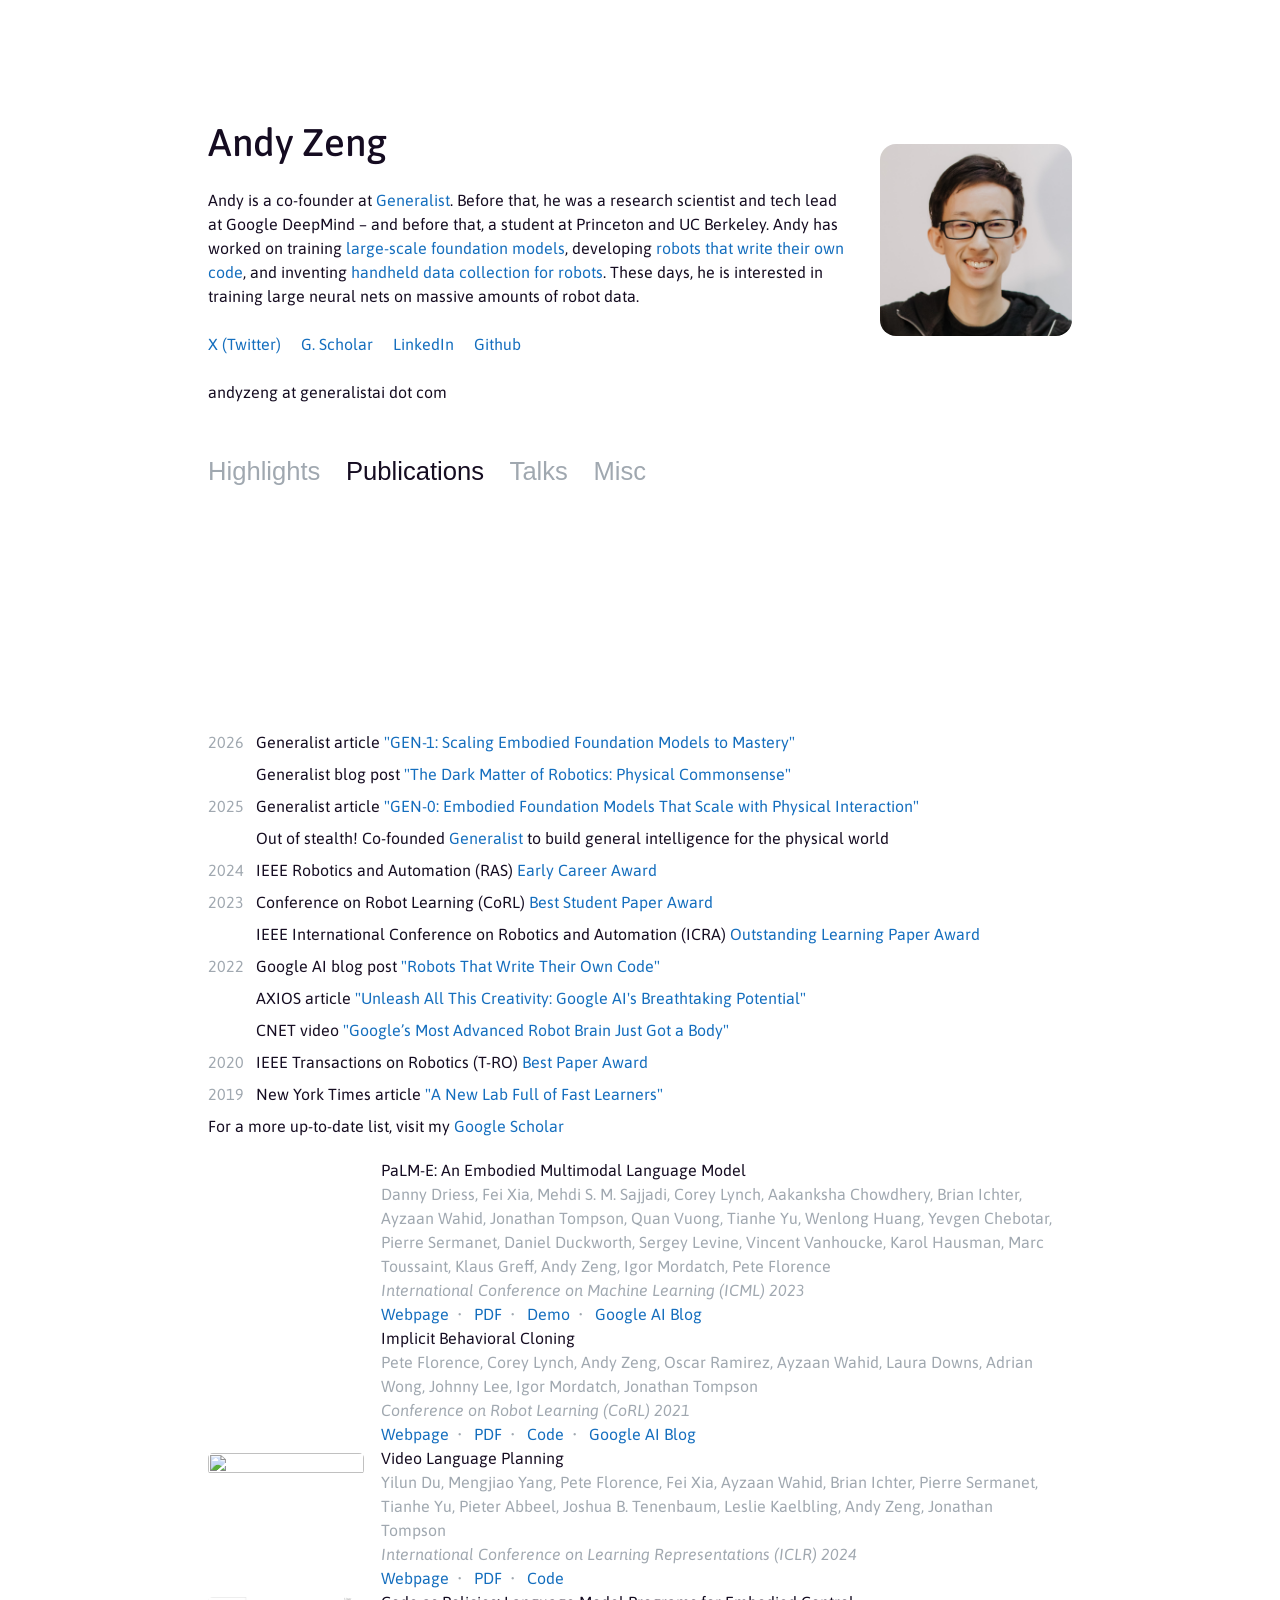
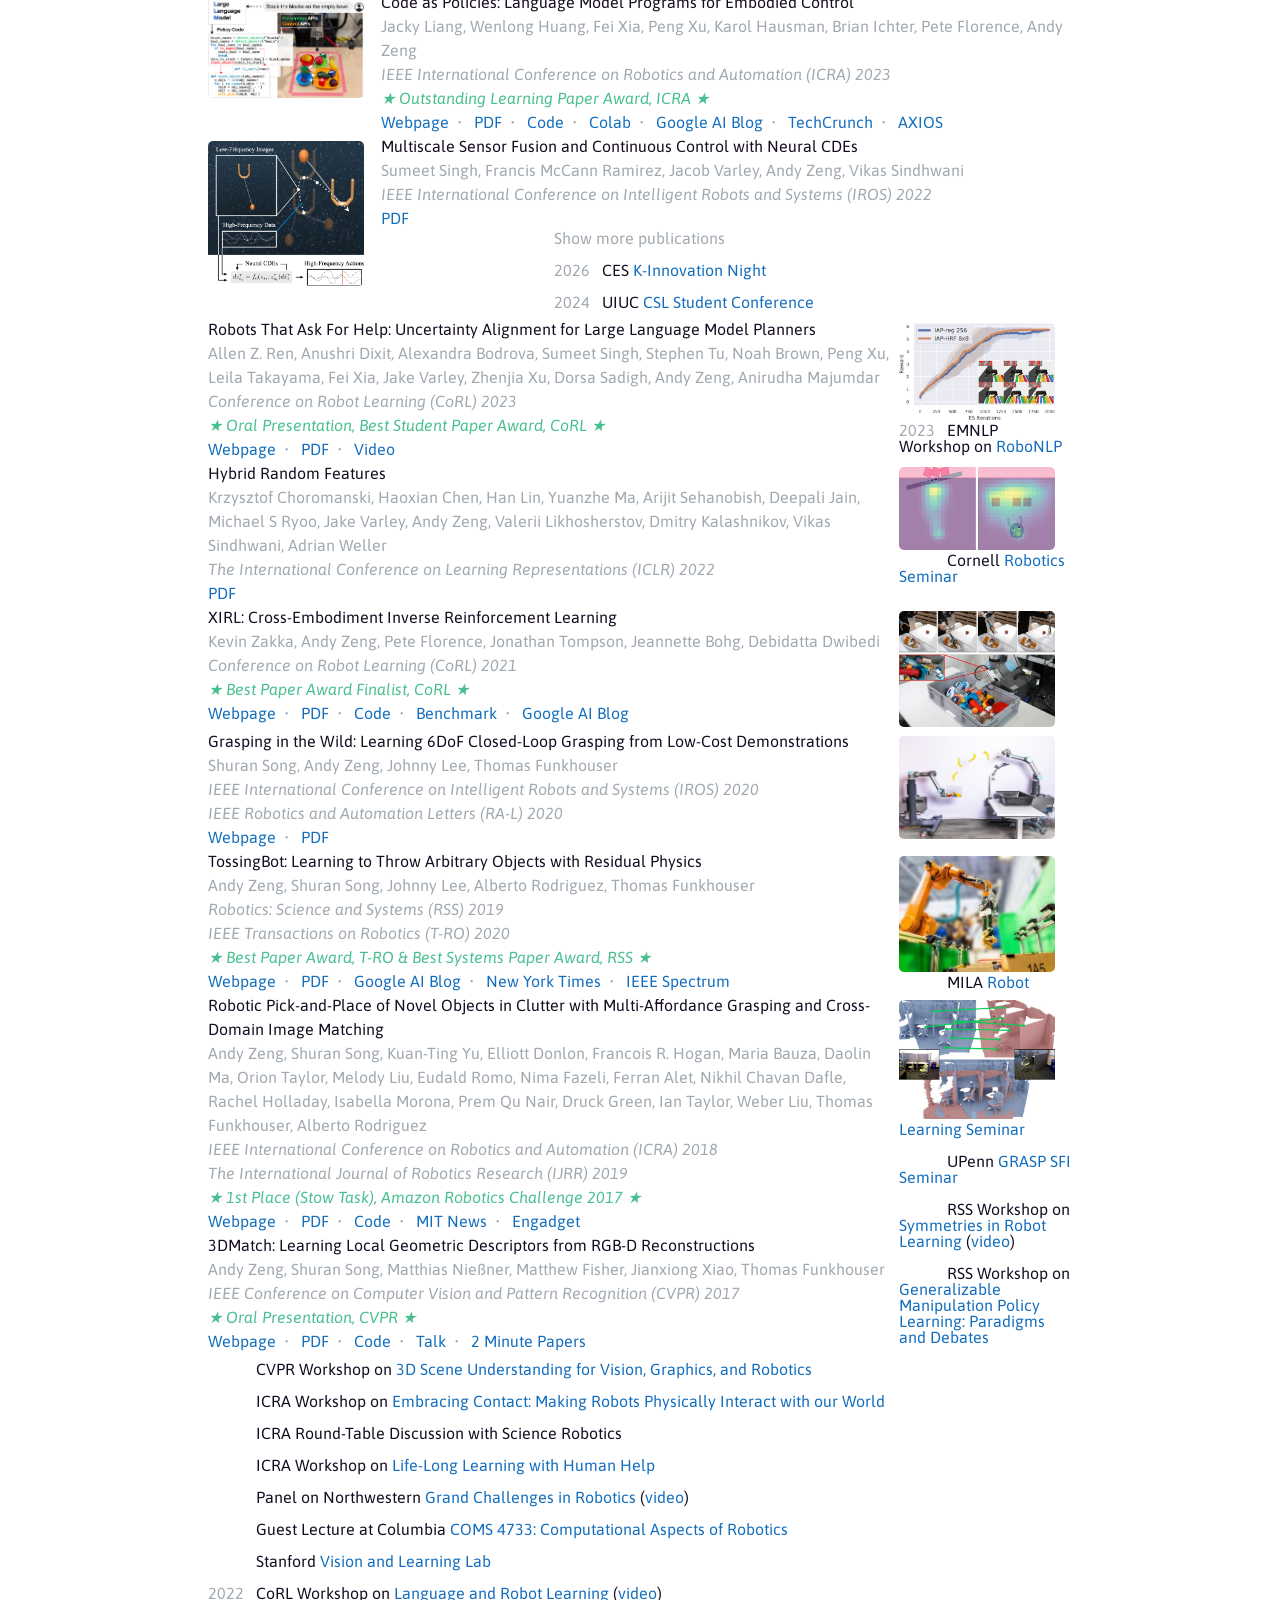
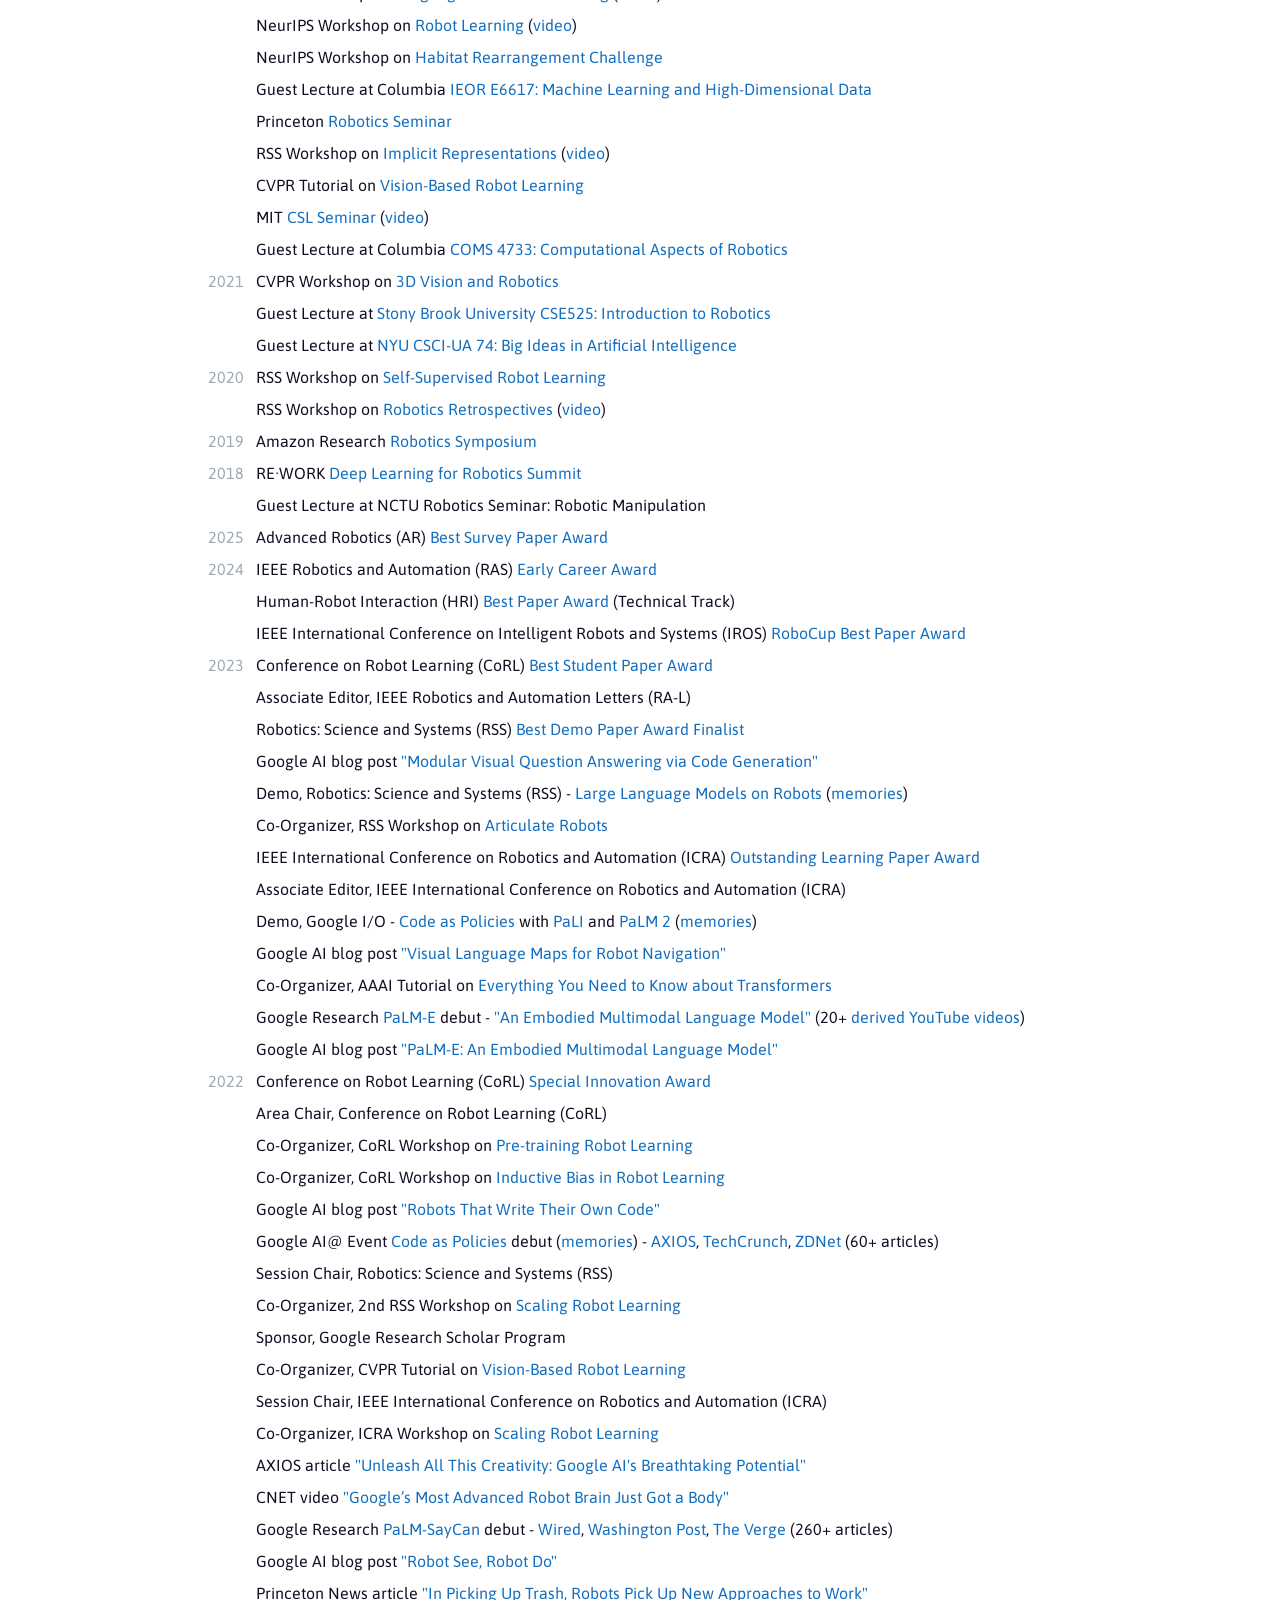
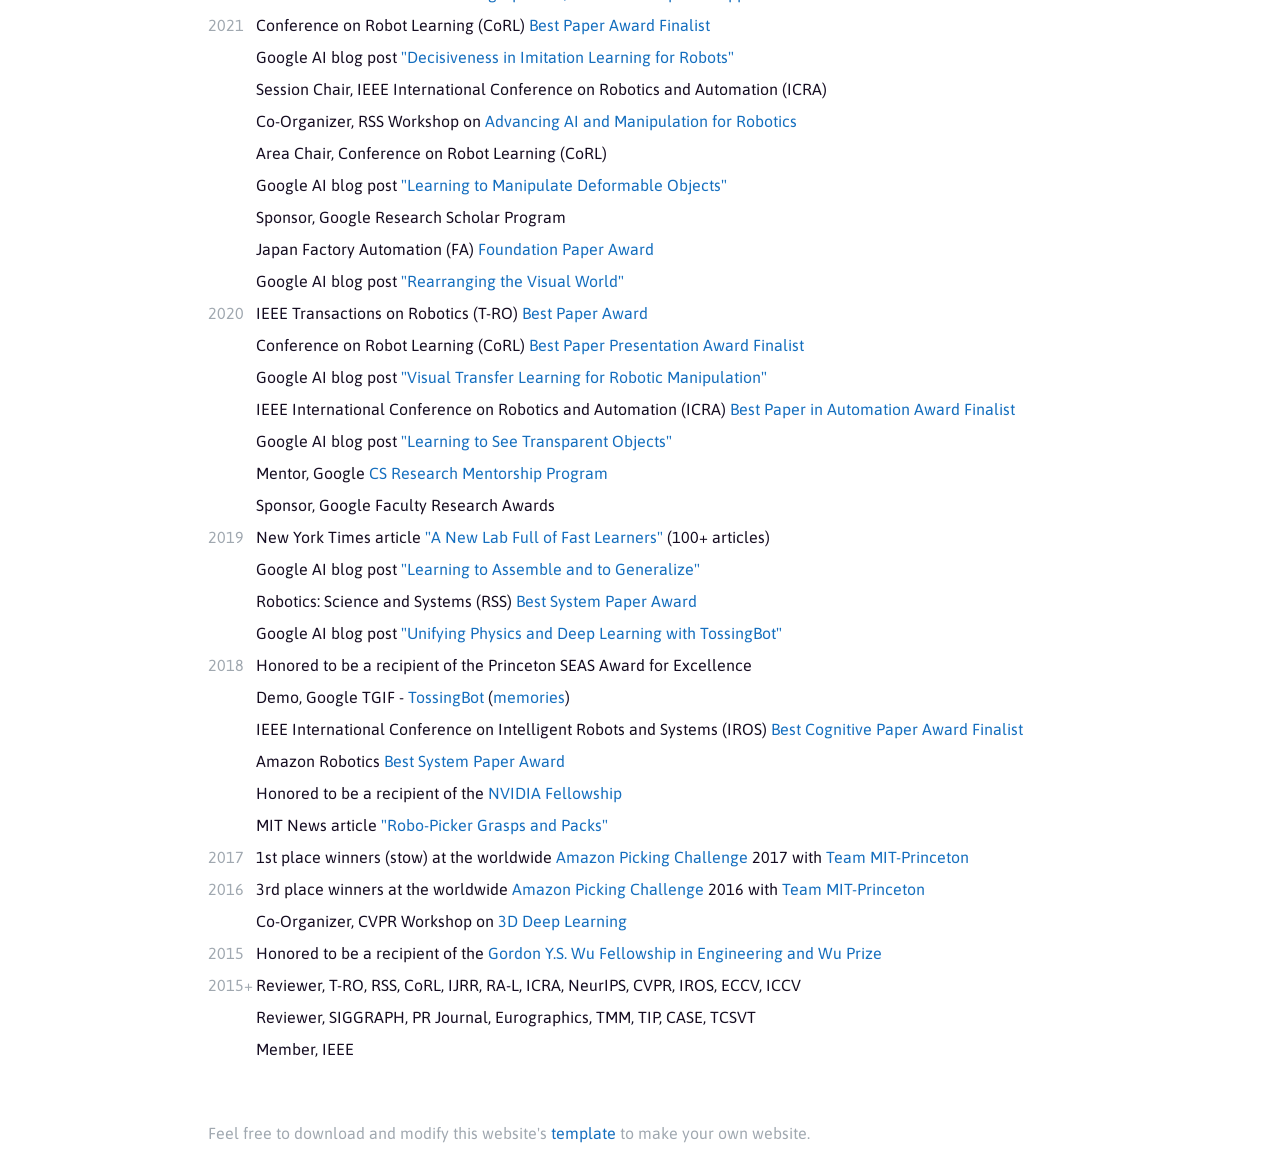
==== index.html @ 5dc89d0b "update theme" ====
<!DOCTYPE HTML>
<html>
  <head>
    <!-- Google analytics tag (gtag.js) -->
    <script async src="https://www.googletagmanager.com/gtag/js?id=G-STGLQW4BJX"></script>
    <script>
      window.dataLayer = window.dataLayer || [];
      function gtag(){dataLayer.push(arguments);}
      gtag('js', new Date());
      gtag('config', 'G-STGLQW4BJX');
    </script>

    <!-- Title -->
    <title>Andy Zeng - Generalist</title>
    <meta charset="utf-8" />
    <meta name="viewport" content="width=1000">

    <!-- Isotope JS -->
    <script src="https://cdnjs.cloudflare.com/ajax/libs/jquery/3.6.1/jquery.min.js"></script>
    <script src="https://cdnjs.cloudflare.com/ajax/libs/jqueryui/1.13.2/jquery-ui.min.js"></script>
    <script src="https://unpkg.com/isotope-layout@3/dist/isotope.pkgd.min.js"></script>

    <!-- Custom Style -->
    <link rel="stylesheet" href="style.css">

    <!-- Google Font -->
    <link rel="preconnect" href="https://fonts.googleapis.com">
    <link rel="preconnect" href="https://fonts.gstatic.com" crossorigin>
    <link href="https://fonts.googleapis.com/css2?family=Asap:ital,wght@0,100;0,200;0,300;0,400;0,500;0,600;0,700;1,100;1,200;1,300;1,400;1,500;1,600;1,700&display=swap" rel="stylesheet">
    <style>
      @import url('https://fonts.googleapis.com/css2?family=Asap:ital,wght@0,100;0,200;0,300;0,400;0,500;0,600;0,700;1,100;1,200;1,300;1,400;1,500;1,600;1,700&display=swap');
    </style>
  </head>

  <body id="body">

    <div id="main">
      <div id="intro">
        <div id="intro-text">
          <h1>Andy Zeng</h1>
          <p>
            Andy is a co-founder at <a href="https://generalistai.com/">Generalist</a>. Before that, he was a research scientist and tech lead at Google DeepMind – and before that, a student at Princeton and UC Berkeley. Andy has worked on training <a href="https://research.google/blog/palm-e-an-embodied-multimodal-language-model/">large-scale foundation models</a>, developing <a href="https://research.google/blog/robots-that-write-their-own-code/">robots that write their own code</a>, and inventing <a href="https://graspinwild.cs.columbia.edu/">handheld data collection for robots</a>. These days, he is interested in training large neural nets on massive amounts of robot data.
            <div id="more-bio" style="display: None">
              <br>
              <p>Andy Zeng is a co-founder at <a href="https://generalistai.com/">Generalist</a>, where he leads a small team working on self-improving Foundation models for robots. He received his Bachelors in Computer Science and Mathematics at <a href="https://www.berkeley.edu/">UC Berkeley</a>, and his PhD in Computer Science at <a href="https://www.princeton.edu/">Princeton</a>. He is interested in building algorithms that enable machines to intelligently interact with the world and improve themselves over time. Andy received Best Paper Awards from HRI '24, CoRL '23, ICRA '23, T-RO '20, RSS'19, and has been finalist for paper awards at RSS '23, CoRL '20 - '22, ICRA '20, RSS '19, IROS '18. He led machine learning as part of Team MIT-Princeton, winning 1st place (stow task) at the worldwide Amazon Picking Challenge '17. Andy is a recipient of the Princeton SEAS Award for Excellence, Japan Foundation Paper Award, NVIDIA Fellowship, and Gordon Y.S. Wu Fellowship in Engineering and Wu Prize. His work has been featured in the press, including the New York Times, BBC, and Wired.</p>
            </div>
            <br>
            <!-- <a href="javascript:toggle_bio()">Formal Bio</a>&nbsp;&nbsp;&nbsp;&nbsp; -->
            <a href="https://twitter.com/andyzengineer">X (Twitter)</a>&nbsp;&nbsp;&nbsp;&nbsp;
            <a href="https://scholar.google.com/citations?user=q7nFtUcAAAAJ&hl=en">G. Scholar</a>&nbsp;&nbsp;&nbsp;&nbsp;
            <a href="https://www.linkedin.com/in/andyzengineer">LinkedIn</a>&nbsp;&nbsp;&nbsp;&nbsp;
            <a href="https://github.com/andyzeng">Github</a>
            <br><br>
            andyzeng at generalistai dot com
            <br><br>
          </p>
        </div>
        <div id="intro-image">
          <img src="images/profile.jpg">
        </div>
      </div>

      <div id="filters" class="button-group">
        <!-- <button class="button" data-filter="*">Show All</button> -->
        <button class="button" data-filter=".highlight">Highlights</button>
        <button class="button is-checked" data-filter=".publication">Publications</button>
        <button class="button" data-filter=".talk">Talks</button>
        <button class="button" data-filter=".misc">Misc</button>
      </div>

      <div class="grid">

        <!-- Preview Videos -->
        <div class="list-item highlight previews" data-category="highlight">

          <a href="https://generalistai.com/"><video class="preview1" playsinline="" muted="" autoplay="" loop=""><source src="images/video-generalist-teaser-crop.mp4" type="video/mp4"></video></a>

          <a href="https://say-can.github.io/"><video class="preview2" playsinline="" muted="" autoplay="" loop=""><source src="images/video-saycan.mp4" type="video/mp4"></video></a>

          <a href="https://tossingbot.cs.princeton.edu/"><video class="preview3" playsinline="" muted="" autoplay="" loop=""><source src="images/video-tossingbot-crop.mp4" type="video/mp4"></video></a>
        </div>

        <!-- Truncated Set of Highlights (Shown by Default) -->
        <div id="main-highlights">

          <div class="list-item highlight" data-category="highlight">
            <p class="date">2026</p>Generalist article <a href="https://generalistai.com/blog/apr-02-2026-GEN-1">"GEN-1: Scaling Embodied Foundation Models to Mastery"</a>
          </div>

          <div class="list-item highlight" data-category="highlight">
            <p class="date"></p>Generalist blog post <a href="https://generalistai.com/blog/jan-29-2026-physical-commonsense">"The Dark Matter of Robotics: Physical Commonsense"</a>
          </div>

          <div class="list-item highlight" data-category="highlight">
            <p class="date">2025</p>Generalist article <a href="https://generalistai.com/blog/nov-04-2025-GEN-0">"GEN-0: Embodied Foundation Models That Scale with Physical Interaction"</a>
          </div>

          <div class="list-item highlight" data-category="highlight">
            <p class="date"></p>Out of stealth! Co-founded <a href="https://generalistai.com/">Generalist</a> to build general intelligence for the physical world
          </div>

          <div class="list-item highlight" data-category="highlight">
            <p class="date">2024</p>IEEE Robotics and Automation (RAS) <a href="https://www.ieee-ras.org/awards-recognition/society-awards/ras-early-career-award-industry-or-government">Early Career Award</a>
          </div>

          <div class="list-item highlight" data-category="highlight">
            <p class="date">2023</p>Conference on Robot Learning (CoRL) <a href="https://robot-help.github.io/">Best Student Paper Award</a>
          </div>

          <div class="list-item highlight" data-category="highlight">
            <p class="date"></p>IEEE International Conference on Robotics and Automation (ICRA) <a href="https://code-as-policies.github.io/">Outstanding Learning Paper Award</a>
          </div>

          <div class="list-item highlight" data-category="highlight">
            <p class="date">2022</p>Google AI blog post <a href="https://ai.googleblog.com/2022/11/robots-that-write-their-own-code.html">"Robots That Write Their Own Code"</a>
          </div>

          <div class="list-item highlight" data-category="highlight">
            <p class="date"></p>AXIOS article <a href="https://www.axios.com/2022/11/03/google-artificial-intelligence">"Unleash All This Creativity: Google AI's Breathtaking Potential"</a>
          </div>

          <div class="list-item highlight" data-category="highlight">
            <p class="date"></p>CNET video <a href="https://www.youtube.com/watch?v=dCPHGwW9SOk">"Google’s Most Advanced Robot Brain Just Got a Body"</a>
          </div>

          <div class="list-item highlight" data-category="highlight">
            <p class="date">2020</p>IEEE Transactions on Robotics (T-RO) <a href="https://www.ieee-ras.org/publications/t-ro">Best Paper Award</a>
          </div>

          <div class="list-item highlight" data-category="highlight">
            <p class="date">2019</p>New York Times article <a href="http://andyzeng.github.io/images/nytimes-business-newspaper-tossingbot.png">"A New Lab Full of Fast Learners"</a>
          </div>

        </div>




        <!-- Publications -->
        <div class="list-item publication description" data-category="publication">
          For a more up-to-date list, visit my <a href="https://scholar.google.com/citations?user=q7nFtUcAAAAJ&hl=en">Google Scholar</a>
        </div>

        <div id="main-publications">

          <div class="list-item publication" data-category="publication">
            <a href="https://palm-e.github.io/" class="thumbnail">
              <video playsinline="" muted="" autoplay="" loop="" width="180px">
                <source src="images/video-palm-e.mp4" type="video/mp4">
              </video>
            </a>
            <div class="project-description">
              <h3><a href="https://palm-e.github.io/">PaLM-E: An Embodied Multimodal Language Model</a></h3>
              <p>
                Danny Driess, Fei Xia, Mehdi S. M. Sajjadi, Corey Lynch, Aakanksha Chowdhery, Brian Ichter, Ayzaan Wahid, Jonathan Tompson, Quan Vuong, Tianhe Yu, Wenlong Huang, Yevgen Chebotar, Pierre Sermanet, Daniel Duckworth, Sergey Levine, Vincent Vanhoucke, Karol Hausman, Marc Toussaint, Klaus Greff, Andy Zeng, Igor Mordatch, Pete Florence<br>
                  <i>International Conference on Machine Learning (ICML) 2023</i><br>
                  <a href="https://palm-e.github.io/">Webpage</a>&nbsp;&nbsp;&bull;&nbsp;&nbsp;
                  <a href="https://arxiv.org/abs/2303.03378">PDF</a>&nbsp;&nbsp;&bull;&nbsp;&nbsp;
                  <a href="https://palm-e.github.io/#demo">Demo</a>&nbsp;&nbsp;&bull;&nbsp;&nbsp;
                  <a href="https://ai.googleblog.com/2023/03/palm-e-embodied-multimodal-language.html">Google AI Blog</a>
              </p>
            </div>
          </div>

          <div class="list-item publication" data-category="publication">
            <a href="https://implicitbc.github.io/" class="thumbnail">
              <video playsinline="" muted="" autoplay="" loop="" width="180px">
                <source src="images/teaser-ibc.mp4" type="video/mp4">
              </video>
            </a>
            <div class="project-description">
              <h3><a href="https://implicitbc.github.io/">Implicit Behavioral Cloning</a></h3>
              <p>
                Pete Florence, Corey Lynch, Andy Zeng, Oscar Ramirez, Ayzaan Wahid, Laura Downs, Adrian Wong, Johnny Lee, Igor Mordatch, Jonathan Tompson<br>
                  <i>Conference on Robot Learning (CoRL) 2021</i><br>
                  <a href="https://implicitbc.github.io/">Webpage</a>&nbsp;&nbsp;&bull;&nbsp;&nbsp;
                  <a href="https://arxiv.org/pdf/2109.00137.pdf">PDF</a>&nbsp;&nbsp;&bull;&nbsp;&nbsp;
                  <a href="https://github.com/google-research/ibc">Code</a>&nbsp;&nbsp;&bull;&nbsp;&nbsp;
                  <a href="https://ai.googleblog.com/2021/11/decisiveness-in-imitation-learning-for.html">Google AI Blog</a>
              </p>
            </div>
          </div>

          <div class="list-item publication" data-category="publication">
            <a href="https://video-language-planning.github.io/" class="thumbnail">
              <img src="https://video-language-planning.github.io/img/share_image.png" alt="" />
            </a>
            <div class="project-description">
              <h3><a href="https://video-language-planning.github.io/">Video Language Planning</a></h3>
              <p>
                Yilun Du, Mengjiao Yang, Pete Florence, Fei Xia, Ayzaan Wahid, Brian Ichter, Pierre Sermanet, Tianhe Yu, Pieter Abbeel, Joshua B. Tenenbaum, Leslie Kaelbling, Andy Zeng, Jonathan<br> Tompson<br>
                  <i>International Conference on Learning Representations (ICLR) 2024</i><br>
                  <a href="https://video-language-planning.github.io/">Webpage</a>&nbsp;&nbsp;&bull;&nbsp;&nbsp;
                  <a href="https://arxiv.org/abs/2310.10625">PDF</a>&nbsp;&nbsp;&bull;&nbsp;&nbsp;
                  <a href="https://github.com/video-language-planning/vlp_code">Code</a>
              </p>
            </div>
          </div>

          <div class="list-item publication" data-category="publication">
            <a href="https://code-as-policies.github.io/" class="thumbnail"><img src="images/code-as-policies-teaser.png" alt="" /></a>
            <div class="project-description">
              <h3><a href="https://code-as-policies.github.io/">Code as Policies: Language Model Programs for Embodied Control</a></h3>
              <p>
                Jacky Liang, Wenlong Huang, Fei Xia, Peng Xu, Karol Hausman, Brian Ichter, Pete Florence, Andy Zeng<br>
                  <i>IEEE International Conference on Robotics and Automation (ICRA) 2023</i><br>
                  <font color="49bf9"><i>&#9733; Outstanding Learning Paper Award, ICRA &#9733;</i></font><br>
                  <a href="https://code-as-policies.github.io/">Webpage</a>&nbsp;&nbsp;&bull;&nbsp;&nbsp;
                  <a href="https://arxiv.org/pdf/2209.07753.pdf">PDF</a>&nbsp;&nbsp;&bull;&nbsp;&nbsp;
                  <a href="https://github.com/google-research/google-research/tree/master/code_as_policies">Code</a>&nbsp;&nbsp;&bull;&nbsp;&nbsp;
                  <a href="https://colab.research.google.com/drive/1V9GU70GQN-Km4qsxYqvR-c0Sgzod19-j">Colab</a>&nbsp;&nbsp;&bull;&nbsp;&nbsp;
                  <a href="https://ai.googleblog.com/2022/11/robots-that-write-their-own-code.html">Google AI Blog</a>&nbsp;&nbsp;&bull;&nbsp;&nbsp;
                  <a href="https://techcrunch.com/2022/11/02/google-wants-robots-to-generate-their-own-code/">TechCrunch</a>&nbsp;&nbsp;&bull;&nbsp;&nbsp;
                  <a href="https://www.axios.com/2022/11/03/google-artificial-intelligence">AXIOS</a>
              </p>
            </div>
          </div>

          <div class="list-item publication" data-category="publication">
            <a href="https://arxiv.org/pdf/2203.08715.pdf" class="thumbnail"><img src="images/infuser.png" alt="" /></a>
            <div class="project-description">
              <h3><a href="https://arxiv.org/pdf/2203.08715.pdf">Multiscale Sensor Fusion and Continuous Control with Neural CDEs</a></h3>
              <p>
                Sumeet Singh, Francis McCann Ramirez, Jacob Varley, Andy Zeng, Vikas Sindhwani<br>
                  <i>IEEE International Conference on Intelligent Robots and Systems (IROS) 2022</i><br>
                  <a href="https://arxiv.org/pdf/2203.08715.pdf">PDF</a>
              </p>
            </div>
          </div>

          <div class="list-item publication" data-category="publication">
            <a href="https://robot-help.github.io/" class="thumbnail">
              <video playsinline="" muted="" autoplay="" loop="" width="180px">
                <source src="images/knowno-teaser.mp4" type="video/mp4">
              </video>
            </a>
            <div class="project-description">
              <h3><a href="https://robot-help.github.io/">Robots That Ask For Help: Uncertainty Alignment for Large Language Model Planners</a></h3>
              <p>
                Allen Z. Ren, Anushri Dixit, Alexandra Bodrova, Sumeet Singh, Stephen Tu, Noah Brown, Peng Xu, Leila Takayama, Fei Xia, Jake Varley, Zhenjia Xu, Dorsa Sadigh, Andy Zeng, Anirudha Majumdar<br>
                  <i>Conference on Robot Learning (CoRL) 2023</i><br>
                  <font color="49bf9"><i>&#9733; Oral Presentation, Best Student Paper Award, CoRL &#9733;</i></font><br>
                  <a href="https://robot-help.github.io/">Webpage</a>&nbsp;&nbsp;&bull;&nbsp;&nbsp;
                  <a href="https://arxiv.org/abs/2307.01928">PDF</a>&nbsp;&nbsp;&bull;&nbsp;&nbsp;
                  <a href="https://youtu.be/xCXx09gfhx4">Video</a>
              </p>
            </div>
          </div>

          <div class="list-item publication" data-category="publication">
            <a href="https://arxiv.org/pdf/2110.04367.pdf" class="thumbnail"><img src="images/hybrid-random-features.png" alt="" /></a>
            <div class="project-description">
              <h3><a href="https://arxiv.org/pdf/2110.04367.pdf">Hybrid Random Features</a></h3>
              <p>
                Krzysztof Choromanski, Haoxian Chen, Han Lin, Yuanzhe Ma, Arijit Sehanobish, Deepali Jain, Michael S Ryoo, Jake Varley, Andy Zeng, Valerii Likhosherstov, Dmitry Kalashnikov, Vikas Sindhwani, Adrian Weller<br>
                  <i>The International Conference on Learning Representations (ICLR) 2022</i><br>
                  <a href="https://arxiv.org/pdf/2110.04367.pdf">PDF</a>
              </p>
            </div>
          </div>

          <div class="list-item publication" data-category="publication">
            <a href="https://x-irl.github.io/" class="thumbnail"><img src="images/xirl-overlay.png" alt="" /></a>
            <div class="project-description">
              <h3><a href="https://x-irl.github.io/">XIRL: Cross-Embodiment Inverse Reinforcement Learning</a></h3>
              <p>
                Kevin Zakka, Andy Zeng, Pete Florence, Jonathan Tompson, Jeannette Bohg, Debidatta Dwibedi<br>
                  <i>Conference on Robot Learning (CoRL) 2021</i><br>
                  <font color="49bf9"><i>&#9733; Best Paper Award Finalist, CoRL &#9733;</i></font><br>
                  <a href="https://x-irl.github.io/">Webpage</a>&nbsp;&nbsp;&bull;&nbsp;&nbsp;
                  <a href="https://arxiv.org/pdf/2106.03911.pdf">PDF</a>&nbsp;&nbsp;&bull;&nbsp;&nbsp;
                  <a href="https://github.com/google-research/google-research/tree/master/xirl">Code</a>&nbsp;&nbsp;&bull;&nbsp;&nbsp;
                  <a href="https://github.com/kevinzakka/x-magical">Benchmark</a>&nbsp;&nbsp;&bull;&nbsp;&nbsp;
                  <a href="https://ai.googleblog.com/2022/02/robot-see-robot-do.html">Google AI Blog</a>
              </p>
            </div>
          </div>

          <div class="list-item publication" data-category="publication">
            <a href="https://graspinwild.cs.columbia.edu/" class="thumbnail"><img src="images/teaser-grasp-in-wild.jpg" alt="" /></a>
            <div class="project-description">
              <h3><a href="https://graspinwild.cs.columbia.edu/">Grasping in the Wild: Learning 6DoF Closed-Loop Grasping from Low-Cost Demonstrations</a></h3>
              <p>
                Shuran Song, Andy Zeng, Johnny Lee, Thomas Funkhouser<br>
                  <i>IEEE International Conference on Intelligent Robots and Systems (IROS) 2020</i><br>
                  <i>IEEE Robotics and Automation Letters (RA-L) 2020</i><br>
                  <a href="https://graspinwild.cs.columbia.edu/">Webpage</a>&nbsp;&nbsp;&bull;&nbsp;&nbsp;
                  <a href="https://arxiv.org/pdf/1912.04344.pdf">PDF</a>
              </p>
            </div>
          </div>

          <div class="list-item publication" data-category="publication">
            <a href="http://tossingbot.cs.princeton.edu/" class="thumbnail"><img src="images/teaser-tossingbot.jpg" alt="" /></a>
            <div class="project-description">
              <h3><a href="https://tossingbot.cs.princeton.edu/">TossingBot: Learning to Throw Arbitrary Objects with Residual Physics</a></h3>
              <p>
                Andy Zeng, Shuran Song, Johnny Lee, Alberto Rodriguez, Thomas Funkhouser<br>
                  <i>Robotics: Science and Systems (RSS) 2019</i><br>
                  <i>IEEE Transactions on Robotics (T-RO) 2020</i><br>

                  <font color="49bf9"><i>&#9733; Best Paper Award, T-RO & Best Systems Paper Award, RSS &#9733;</i></font><br>
                  <a href="https://tossingbot.cs.princeton.edu/">Webpage</a>&nbsp;&nbsp;&bull;&nbsp;&nbsp;
                  <a href="https://arxiv.org/pdf/1903.11239.pdf">PDF</a>&nbsp;&nbsp;&bull;&nbsp;&nbsp;
                  <!-- <a href="https://github.com/andyzeng/visual-pushing-grasping">Code</a>&nbsp;&nbsp;&bull;&nbsp;&nbsp; -->
                  <a href="https://ai.googleblog.com/2019/03/unifying-physics-and-deep-learning-with.html">Google AI Blog</a>&nbsp;&nbsp;&bull;&nbsp;&nbsp;
                  <a href="images/nytimes-business-newspaper-tossingbot.png">New York Times</a>&nbsp;&nbsp;&bull;&nbsp;&nbsp;
                  <a href="https://spectrum.ieee.org/automaton/robotics/artificial-intelligence/google-teaches-robot-to-toss-bananas-better-than-you-do">IEEE Spectrum</a>
              </p>
            </div>
          </div>

          <div class="list-item publication" data-category="publication">
            <a href="http://arc.cs.princeton.edu" class="thumbnail"><img src="images/teaser-amazon-robotics-challenge.jpg" alt="" /></a>
            <div class="project-description">
              <h3><a href="http://arc.cs.princeton.edu">Robotic Pick-and-Place of Novel Objects in Clutter with Multi-Affordance Grasping and Cross-Domain Image Matching</a></h3>
              <p>
                Andy Zeng, Shuran Song, Kuan-Ting Yu, Elliott Donlon, Francois R. Hogan, Maria Bauza, Daolin Ma, Orion Taylor, Melody Liu, Eudald Romo, Nima Fazeli, Ferran Alet, Nikhil Chavan Dafle, Rachel Holladay, Isabella Morona, Prem Qu Nair, Druck Green, Ian Taylor, Weber Liu, Thomas Funkhouser, Alberto Rodriguez<br>
                <i>IEEE International Conference on Robotics and Automation (ICRA) 2018</i><br>
                <i>The International Journal of Robotics Research (IJRR) 2019</i><br>
                <font color="49bf9"><i>&#9733; 1st Place (Stow Task), Amazon Robotics Challenge 2017 &#9733;</i></font><br>
                  <a href="http://arc.cs.princeton.edu">Webpage</a>&nbsp;&nbsp;&bull;&nbsp;&nbsp;
                  <a href="https://arxiv.org/pdf/1710.01330.pdf">PDF</a>&nbsp;&nbsp;&bull;&nbsp;&nbsp;
                  <a href="https://github.com/andyzeng/arc-robot-vision">Code</a>&nbsp;&nbsp;&bull;&nbsp;&nbsp;
                  <a href="http://news.mit.edu/2018/robo-picker-grasps-and-packs-0220">MIT News</a>&nbsp;&nbsp;&bull;&nbsp;&nbsp;
                  <!-- <a href="https://www.youtube.com/watch?v=yVIRLao1E28">Amazon News</a>&nbsp;&nbsp;&bull;&nbsp;&nbsp; -->
                  <a href="https://www.engadget.com/2018/02/20/robot-pick-up-sort-object-improve-warehouse-efficiency/">Engadget</a>
              </p>
            </div>
          </div>

          <div class="list-item publication" data-category="publication">
            <a href="http://3dmatch.cs.princeton.edu/" class="thumbnail"><img src="images/teaser-3dmatch.jpg" alt="" /></a>
            <div class="project-description">
              <h3><a href="http://3dmatch.cs.princeton.edu/">3DMatch: Learning Local Geometric Descriptors from RGB-D Reconstructions</a></h3>
              <p>
                Andy Zeng, Shuran Song, Matthias Nießner, Matthew Fisher, Jianxiong Xiao, Thomas Funkhouser
                <br>
                <i>IEEE Conference on Computer Vision and Pattern Recognition (CVPR) 2017</i><br>
                <font color="49bf9"><i>&#9733; Oral Presentation, CVPR &#9733;</i></font><br>
                  <a href="http://3dmatch.cs.princeton.edu/">Webpage</a>&nbsp;&nbsp;&bull;&nbsp;&nbsp;
                  <a href="https://arxiv.org/pdf/1603.08182.pdf">PDF</a>&nbsp;&nbsp;&bull;&nbsp;&nbsp;
                  <a href="https://github.com/andyzeng/3dmatch-toolbox">Code</a>&nbsp;&nbsp;&bull;&nbsp;&nbsp;
                  <a href="https://www.youtube.com/watch?v=qNVZl7bCjsU&list=PL_bDvITUYucADb15njRd7geem8vxOyo6N&index=3">Talk</a>&nbsp;&nbsp;&bull;&nbsp;&nbsp;
                  <a href="https://www.youtube.com/watch?v=1U3YKnuMS7g">2 Minute Papers</a>
              </p>
            </div>
          </div>

        </div>

        <!-- All Publications (Click to Show) -->
        <div id="more-publications" style="display: None">

          <div class="list-item publication" data-category="publication">
            <a href="https://robot-teaching.github.io/" class="thumbnail">
              <video playsinline="" muted="" autoplay="" loop="" width="180px">
                <source src="images/daynight.mp4" type="video/mp4">
              </video>
            </a>
            <div class="project-description">
              <h3><a href="https://robot-teaching.github.io/">Learning to Learn Faster from Human Feedback with Language Model Predictive Control</a></h3>
              <p>
                Jacky Liang, Fei Xia, Wenhao Yu, Andy Zeng, Montserrat Gonzalez Arenas, Maria Attarian, Maria Bauza, Matthew Bennice, Alex Bewley, Adil Dostmohamed, Chuyuan Kelly Fu, Nimrod Gileadi, Marissa Giustina, Keerthana Gopalakrishnan, Leonard Hasenclever, Jan Humplik, Jasmine Hsu, Nikhil Joshi, Ben Jyenis, Chase Kew, Sean Kirmani, Tsang-Wei Edward Lee, Kuang-Huei Lee, Assaf Hurwitz Michaely, Joss Moore, Ken Oslund, Dushyant Rao, Allen Ren, Baruch Tabanpour, Quan Vuong, Ayzaan Wahid, Ted Xiao, Ying Xu, Vincent Zhuang, Peng Xu, Erik Frey, Ken Caluwaerts, Tingnan Zhang, Brian Ichter, Jonathan Tompson, Leila Takayama, Vincent Vanhoucke, Izhak Shafran, Maja Mataric, Dorsa Sadigh, Nicolas Heess, Kanishka Rao, Nik Stewart, Jie Tan, Carolina Parada<br>
                  <i>Robotics: Science and Systems (RSS) 2024</i><br>
                  <a href="https://robot-teaching.github.io/">Webpage</a>&nbsp;&nbsp;&bull;&nbsp;&nbsp;
                  <a href="https://arxiv.org/abs/2402.11450">PDF</a>&nbsp;&nbsp;&bull;&nbsp;&nbsp;
                  <a href="https://colab.research.google.com/drive/1YcRN_kklw3cVVJNvgK_IEV6nDce9EJWK?usp=sharing">Code</a>
                  <br> <!-- TODO: extra spaces until I figure out the margin bug. -->
              </p>
            </div>
          </div>

          <div class="list-item publication" data-category="publication">
            <a href="https://arxiv.org/abs/2402.05741" class="thumbnail">
              <img src="images/fm-review.jpeg" alt="" />
            </a>
            <div class="project-description">
              <h3><a href="https://arxiv.org/abs/2402.05741">Real-World Robot Applications of Foundation Models: A Review</a></h3>
              <p>
                Kento Kawaharazuka, Tatsuya Matsushima, Andrew Gambardella, Jiaxian Guo, Chris Paxton, Andy Zeng<br>
                  <i>Advanced Robotics (AR) 2024</i><br>
                  <!-- <a href="https://video-language-planning.github.io/">Webpage</a>&nbsp;&nbsp;&bull;&nbsp;&nbsp; -->
                  <a href="https://arxiv.org/abs/2402.05741">PDF</a>
                  <br> <!-- TODO: extra spaces until I figure out the margin bug. -->
              </p>
            </div>
          </div>

          <div class="list-item publication" data-category="publication">
            <a href="https://generative-expressive-motion.github.io/" class="thumbnail">
              <video playsinline="" muted="" autoplay="" loop="" width="180px">
                <source src="images/genem.mp4" type="video/mp4">
              </video>
            </a>
            <div class="project-description">
              <h3><a href="https://generative-expressive-motion.github.io/">Generative Expressive Robot Behaviors using Large Language Models</a></h3>
              <p>
                Karthik Mahadevan, Jonathan Chien, Noah Brown, Zhuo Xu, Carolina Parada, Fei Xia, Andy Zeng, Leila Takayama, Dorsa Sadigh<br>
                  <i>ACM/IEEE International Conference on Human Robot Interaction (HRI) 2024</i><br>
                  <font color="49bf9"><i>&#9733; Best Paper Award, HRI &#9733;</i></font><br>
                  <a href="https://generative-expressive-motion.github.io/">Webpage</a>&nbsp;&nbsp;&bull;&nbsp;&nbsp;
                  <a href="https://arxiv.org/abs/2401.14673">PDF</a>
                  <br> <!-- TODO: extra spaces until I figure out the margin bug. -->
              </p>
            </div>
          </div>

          <div class="list-item publication" data-category="publication">
            <a href="https://chain-of-code.github.io/" class="thumbnail">
              <img src="images/chain-of-code.png" alt="" />
            </a>
            <div class="project-description">
              <h3><a href="https://chain-of-code.github.io/">Chain of Code: Reasoning with a Language Model-Augmented Code Emulator</a></h3>
              <p>
                Chengshu Li, Jacky Liang, Andy Zeng, Xinyun Chen, Karol Hausman, Dorsa Sadigh, Sergey Levine, Li Fei-Fei, Fei Xia, Brian Ichter<br>
                   <i>International Conference on Machine Learning (ICML) 2024</i><br>
                  <font color="49bf9"><i>&#9733; Oral Presentation, ICML &#9733;</i></font><br>
                  <a href="https://chain-of-code.github.io/">Webpage</a>&nbsp;&nbsp;&bull;&nbsp;&nbsp;
                  <a href="https://arxiv.org/abs/2312.04474">PDF</a>&nbsp;&nbsp;&bull;&nbsp;&nbsp;
                  <a href="http://colab.research.google.com/github/google-research/google-research/blob/master/code_as_policies/coc_demo.ipynb">Code</a>
                  <br> <!-- TODO: extra spaces until I figure out the margin bug. -->
              </p>
            </div>
          </div>

          <div class="list-item publication" data-category="publication">
            <a href="https://video-language-planning.github.io/" class="thumbnail">
              <img src="https://video-language-planning.github.io/img/share_image.png" alt="" />
            </a>
            <div class="project-description">
              <h3><a href="https://video-language-planning.github.io/">Video Language Planning</a></h3>
              <p>
                Yilun Du, Mengjiao Yang, Pete Florence, Fei Xia, Ayzaan Wahid, Brian Ichter, Pierre Sermanet, Tianhe Yu, Pieter Abbeel, Joshua B. Tenenbaum, Leslie Kaelbling, Andy Zeng, Jonathan Tompson<br>
                  <i>International Conference on Learning Representations (ICLR) 2024</i><br>
                  <a href="https://video-language-planning.github.io/">Webpage</a>&nbsp;&nbsp;&bull;&nbsp;&nbsp;
                  <a href="https://arxiv.org/abs/2310.10625">PDF</a>&nbsp;&nbsp;&bull;&nbsp;&nbsp;
                  <a href="https://github.com/video-language-planning/vlp_code">Code</a>
                  <br> <!-- TODO: extra spaces until I figure out the margin bug. -->
              </p>
            </div>
          </div>

          <div class="list-item publication" data-category="publication">
            <a href="https://general-pattern-machines.github.io/" class="thumbnail">
              <video playsinline="" muted="" autoplay="" loop="" width="180px">
                <source src="images/in-context-cartpole-teaser.mp4" type="video/mp4">
              </video>
            </a>
            <div class="project-description">
              <h3><a href="https://general-pattern-machines.github.io/">Large Language Models as General Pattern Machines</a></h3>
              <p>
                Suvir Mirchandani, Fei Xia, Pete Florence, Brian Ichter, Danny Driess, Montserrat Gonzalez Arenas, Kanishka Rao, Dorsa Sadigh, Andy Zeng<br>
                  <i>Conference on Robot Learning (CoRL) 2023</i><br>
                  <a href="https://general-pattern-machines.github.io/">Webpage</a>&nbsp;&nbsp;&bull;&nbsp;&nbsp;
                  <a href="https://arxiv.org/abs/2307.04721">PDF</a>&nbsp;&nbsp;&bull;&nbsp;&nbsp;
                  <a href="https://general-pattern-machines.github.io/#colabs">Code</a>
                  <br> <!-- TODO: extra spaces until I figure out the margin bug. -->
              </p>
            </div>
          </div>

          <div class="list-item publication" data-category="publication">
            <a href="https://robot-help.github.io/" class="thumbnail">
              <video playsinline="" muted="" autoplay="" loop="" width="180px">
                <source src="images/knowno-teaser.mp4" type="video/mp4">
              </video>
            </a>
            <div class="project-description">
              <h3><a href="https://robot-help.github.io/">Robots That Ask For Help: Uncertainty Alignment for Large Language Model Planners</a></h3>
              <p>
                Allen Z. Ren, Anushri Dixit, Alexandra Bodrova, Sumeet Singh, Stephen Tu, Noah Brown, Peng Xu, Leila Takayama, Fei Xia, Jake Varley, Zhenjia Xu, Dorsa Sadigh, Andy Zeng, Anirudha Majumdar<br>
                  <i>Conference on Robot Learning (CoRL) 2023</i><br>
                  <font color="49bf9"><i>&#9733; Oral Presentation, Best Student Paper Award, CoRL &#9733;</i></font><br>
                  <a href="https://robot-help.github.io/">Webpage</a>&nbsp;&nbsp;&bull;&nbsp;&nbsp;
                  <a href="https://arxiv.org/abs/2307.01928">PDF</a>&nbsp;&nbsp;&bull;&nbsp;&nbsp;
                  <a href="https://youtu.be/xCXx09gfhx4">Video</a>
              </p>
            </div>
          </div>

          <div class="list-item publication" data-category="publication">
            <a href="https://language-to-reward.github.io/" class="thumbnail">
              <video playsinline="" muted="" autoplay="" loop="" width="180px">
                <source src="images/language-to-rewards-teaser.mp4" type="video/mp4">
              </video>
            </a>
            <div class="project-description">
              <h3><a href="https://language-to-reward.github.io/">Language to Rewards for Robotic Skill Synthesis</a></h3>
              <p>
                Wenhao Yu, Nimrod Gileadi, Chuyuan Fu, Sean Kirmani, Kuang-Huei Lee, Montse Gonzalez Arenas, Hao-Tien Lewis Chiang, Tom Erez, Leonard Hasenclever, Jan Humplik, Brian Ichter, Ted Xiao, Peng Xu, Andy Zeng, Tingnan Zhang, Nicolas Heess, Dorsa Sadigh, Jie Tan, Yuval Tassa, Fei Xia<br>
                  <i>Conference on Robot Learning (CoRL) 2023</i><br>
                  <font color="49bf9"><i>&#9733; Oral Presentation, CoRL &#9733;</i></font><br>
                  <a href="https://language-to-reward.github.io/">Webpage</a>&nbsp;&nbsp;&bull;&nbsp;&nbsp;
                  <a href="https://arxiv.org/abs/2306.08647">PDF</a>&nbsp;&nbsp;&bull;&nbsp;&nbsp;
                  <a href="https://youtu.be/7KiKg0rdSSQ">Video</a>
              </p>
            </div>
          </div>

          <div class="list-item publication" data-category="publication">
            <a href="https://general-part-assembly.github.io/" class="thumbnail">
              <img src="images/gpat-teaser.jpeg" alt="" />
            </a>
            <div class="project-description">
              <h3><a href="https://general-part-assembly.github.io/">Rearrangement Planning for General Part Assembly</a></h3>
              <p>
                Yulong Li, Andy Zeng, Shuran Song<br>
                  <i>Conference on Robot Learning (CoRL) 2023</i><br>
                  <font color="49bf9"><i>&#9733; Oral Presentation, CoRL &#9733;</i></font><br>
                  <a href="https://general-part-assembly.github.io/">Webpage</a>&nbsp;&nbsp;&bull;&nbsp;&nbsp;
                  <a href="https://arxiv.org/abs/2307.00206">PDF</a>&nbsp;&nbsp;&bull;&nbsp;&nbsp;
                  <a href="https://general-part-assembly.github.io/figs/video.mp4">Video</a>&nbsp;&nbsp;&bull;&nbsp;&nbsp;
                  <a href="https://github.com/columbia-ai-robotics/gpat/">Code</a>
              </p>
            </div>
          </div>

          <div class="list-item publication" data-category="publication">
            <a href="https://openreview.net/forum?id=Nii0_rRJwN" class="thumbnail">
              <img src="images/calamari-teaser.png" alt="" />
            </a>
            <div class="project-description">
              <h3><a href="https://openreview.net/forum?id=Nii0_rRJwN">CALAMARI: Contact-Aware and Language conditioned spatial Action MApping for contact-RIch manipulation</a></h3>
              <p>
                Youngsun Wi, Mark Van der Merwe, Pete Florence, Andy Zeng, Nima Fazeli<br>
                  <i>Conference on Robot Learning (CoRL) 2023</i><br>
                  <a href="https://openreview.net/pdf?id=Nii0_rRJwN">PDF</a>
              </p>
            </div>
          </div>

          <div class="list-item publication" data-category="publication">
            <a href="https://tidybot.cs.princeton.edu/" class="thumbnail">
              <video playsinline="" muted="" autoplay="" loop="" width="180px">
                <source src="images/tidybot-teaser.mp4" type="video/mp4">
              </video>
            </a>
            <div class="project-description">
              <h3><a href="https://tidybot.cs.princeton.edu/">TidyBot: Personalized Robot Assistance with Large Language Models</a></h3>
              <p>
                Jimmy Wu, Rika Antonova, Adam Kan, Marion Lepert, Andy Zeng, Shuran Song, Jeannette Bohg, Szymon Rusinkiewicz, Thomas Funkhouser<br>
                  <i>IEEE International Conference on Intelligent Robots and Systems (IROS) 2023</i><br>
                  <i>Autonomous Robots 2023</i><br>
                  <a href="https://tidybot.cs.princeton.edu/">Webpage</a>&nbsp;&nbsp;&bull;&nbsp;&nbsp;
                  <a href="https://arxiv.org/pdf/2305.05658.pdf">PDF</a>&nbsp;&nbsp;&bull;&nbsp;&nbsp;
                  <a href="https://github.com/jimmyyhwu/tidybot">Code</a>
                  <br> <!-- TODO: extra spaces until I figure out the margin bug. -->
              </p>
            </div>
          </div>

          <div class="list-item publication" data-category="publication">
            <a href="https://arxiv.org/abs/2306.05392" class="thumbnail">
              <video playsinline="" muted="" autoplay="" loop="" width="180px">
                <source src="images/codevqa-teaser.mp4" type="video/mp4">
              </video>
            </a>
            <div class="project-description">
              <h3><a href="https://arxiv.org/abs/2306.05392">Modular Visual Question Answering via Code Generation</a></h3>
              <p>
                Sanjay Subramanian, Medhini Narasimhan, Kushal Khangaonkar, Kevin Yang, Arsha Nagrani, Cordelia Schmid, Andy Zeng, Trevor Darrell, Dan Klein<br>
                  <i>Association for Computational Linguistics (ACL) 2023</i><br>
                  <a href="https://arxiv.org/pdf/2306.05392.pdf">PDF</a>&nbsp;&nbsp;&bull;&nbsp;&nbsp;
                  <a href="https://github.com/sanjayss34/codevqa">Code</a>&nbsp;&nbsp;&bull;&nbsp;&nbsp;
                  <a href="https://ai.googleblog.com/2023/07/modular-visual-question-answering-via.html">Google AI Blog</a>
                  <br> <!-- TODO: extra spaces until I figure out the margin bug. -->
              </p>
            </div>
          </div>

          <div class="list-item publication" data-category="publication">
            <a href="https://palm-e.github.io/" class="thumbnail">
              <video playsinline="" muted="" autoplay="" loop="" width="180px">
                <source src="images/video-palm-e.mp4" type="video/mp4">
              </video>
            </a>
            <div class="project-description">
              <h3><a href="https://palm-e.github.io/">PaLM-E: An Embodied Multimodal Language Model</a></h3>
              <p>
                Danny Driess, Fei Xia, Mehdi S. M. Sajjadi, Corey Lynch, Aakanksha Chowdhery, Brian Ichter, Ayzaan Wahid, Jonathan Tompson, Quan Vuong, Tianhe Yu, Wenlong Huang, Yevgen Chebotar, Pierre Sermanet, Daniel Duckworth, Sergey Levine, Vincent Vanhoucke, Karol Hausman, Marc Toussaint, Klaus Greff, Andy Zeng, Igor Mordatch, Pete Florence<br>
                  <i>International Conference on Machine Learning (ICML) 2023</i><br>
                  <a href="https://palm-e.github.io/">Webpage</a>&nbsp;&nbsp;&bull;&nbsp;&nbsp;
                  <a href="https://arxiv.org/abs/2303.03378">PDF</a>&nbsp;&nbsp;&bull;&nbsp;&nbsp;
                  <a href="https://palm-e.github.io/#demo">Demo</a>&nbsp;&nbsp;&bull;&nbsp;&nbsp;
                  <a href="https://ai.googleblog.com/2023/03/palm-e-embodied-multimodal-language.html">Google AI Blog</a>
              </p>
            </div>
          </div>

          <div class="list-item publication" data-category="publication">
            <a href="https://kzakka.com/robopianist/" class="thumbnail">
              <video playsinline="" muted="" autoplay="" loop="" width="180px">
                <source src="images/robopianist.mp4" type="video/mp4">
              </video>
            </a>
            <div class="project-description">
              <h3><a href="https://kzakka.com/robopianist/">RoboPianist: A Benchmark for High-Dimensional Robot Control</a></h3>
              <p>
                Kevin Zakka, Laura Smith, Nimrod Gileadi, Taylor Howell, Xue Bin Peng, Sumeet Singh, Yuval Tassa, Pete Florence, Andy Zeng, Pieter Abbeel<br>
                  <i>Conference on Robot Learning (CoRL) 2023</i><br>
                  <a href="https://kzakka.com/robopianist/">Webpage</a>&nbsp;&nbsp;&bull;&nbsp;&nbsp;
                  <a href="https://kzakka.com/robopianist/robopianist.pdf">PDF</a>&nbsp;&nbsp;&bull;&nbsp;&nbsp;
                  <a href="https://github.com/google-research/robopianist">Code</a>&nbsp;&nbsp;&bull;&nbsp;&nbsp;
                  <a href="https://colab.research.google.com/github/google-research/robopianist/blob/main/tutorial.ipynb">Colab</a>&nbsp;&nbsp;&bull;&nbsp;&nbsp;
                  <a href="https://kevinzakka.github.io/robopianist-demo/">Demo</a>
              </p>
            </div>
          </div>

          <div class="list-item publication" data-category="publication">
            <a href="https://avlmaps.github.io/" class="thumbnail"><img src="https://avlmaps.github.io/static/images/cover_lady.png" alt="" /></a>
            <div class="project-description">
              <h3><a href="https://avlmaps.github.io/">Audio Visual Language Maps for Robot Navigation</a></h3>
              <p>
                Chenguang Huang, Oier Mees, Andy Zeng, Wolfram Burgard<br>
                  <i>International Symposium on Experimental Robotics (ISER) 2023</i><br>
                  <a href="https://avlmaps.github.io/">Webpage</a>&nbsp;&nbsp;&bull;&nbsp;&nbsp;
                  <a href="https://arxiv.org/abs/2303.07522">PDF</a>&nbsp;&nbsp;&bull;&nbsp;&nbsp;
                  <a href="https://colab.research.google.com/drive/1gdtLvg_Fbl16N3ITp5FsU9ZAG6HmspVb?usp=sharing">Colab</a>
                  <br> <!-- TODO: extra spaces until I figure out the margin bug. -->
              </p>
            </div>
          </div>

          <div class="list-item publication" data-category="publication">
            <a href="https://grounded-decoding.github.io/" class="thumbnail">
              <video playsinline="" muted="" autoplay="" loop="" width="180px">
                <source src="https://grounded-decoding.github.io/media/beam.mp4" type="video/mp4">
              </video>
            </a>
            <div class="project-description">
              <h3><a href="https://grounded-decoding.github.io/">Grounded Decoding: Guiding Text Generation with Grounded Models for Robot Control</a></h3>
              <p>
                Wenlong Huang, Fei Xia, Dhruv Shah, Danny Driess, Andy Zeng, Yao Lu, Pete Florence, Igor Mordatch, Sergey Levine, Karol Hausman, Brian Ichter<br>
                  <i>Conference on Neural Information Processing Systems (NeurIPS) 2023</i><br>
                  <a href="https://grounded-decoding.github.io/">Webpage</a>&nbsp;&nbsp;&bull;&nbsp;&nbsp;
                  <a href="https://grounded-decoding.github.io/paper.pdf">PDF</a>&nbsp;&nbsp;&bull;&nbsp;&nbsp;
                  <a href="https://www.youtube.com/watch?v=KHhAlBIQftQ">Video</a>
              </p>
            </div>
          </div>

          <div class="list-item publication" data-category="publication">
            <a href="https://code-as-policies.github.io/" class="thumbnail"><img src="images/code-as-policies-teaser.png" alt="" /></a>
            <div class="project-description">
              <h3><a href="https://code-as-policies.github.io/">Code as Policies: Language Model Programs for Embodied Control</a></h3>
              <p>
                Jacky Liang, Wenlong Huang, Fei Xia, Peng Xu, Karol Hausman, Brian Ichter, Pete Florence, Andy Zeng<br>
                  <i>IEEE International Conference on Robotics and Automation (ICRA) 2023</i><br>
                  <font color="49bf9"><i>&#9733; Outstanding Learning Paper Award, ICRA &#9733;</i></font><br>
                  <a href="https://code-as-policies.github.io/">Webpage</a>&nbsp;&nbsp;&bull;&nbsp;&nbsp;
                  <a href="https://arxiv.org/pdf/2209.07753.pdf">PDF</a>&nbsp;&nbsp;&bull;&nbsp;&nbsp;
                  <a href="https://github.com/google-research/google-research/tree/master/code_as_policies">Code</a>&nbsp;&nbsp;&bull;&nbsp;&nbsp;
                  <a href="https://colab.research.google.com/drive/1V9GU70GQN-Km4qsxYqvR-c0Sgzod19-j">Colab</a>&nbsp;&nbsp;&bull;&nbsp;&nbsp;
                  <a href="https://ai.googleblog.com/2022/11/robots-that-write-their-own-code.html">Google AI Blog</a>&nbsp;&nbsp;&bull;&nbsp;&nbsp;
                  <a href="https://techcrunch.com/2022/11/02/google-wants-robots-to-generate-their-own-code/">TechCrunch</a>&nbsp;&nbsp;&bull;&nbsp;&nbsp;
                  <a href="https://www.axios.com/2022/11/03/google-artificial-intelligence">AXIOS</a>
              </p>
            </div>
          </div>

          <div class="list-item publication" data-category="publication">
            <a href="https://vlmaps.github.io/" class="thumbnail"><img src="images/vlmaps-teaser.png" alt="" /></a>
            <div class="project-description">
              <h3><a href="https://vlmaps.github.io/">Visual Language Maps for Robot Navigation</a></h3>
              <p>
                Chenguang Huang, Oier Mees, Andy Zeng, Wolfram Burgard<br>
                  <i>IEEE International Conference on Robotics and Automation (ICRA) 2023</i><br>
                  <a href="https://vlmaps.github.io/">Webpage</a>&nbsp;&nbsp;&bull;&nbsp;&nbsp;
                  <a href="https://arxiv.org/pdf/2210.05714.pdf">PDF</a>&nbsp;&nbsp;&bull;&nbsp;&nbsp;
                  <a href="https://github.com/Tom-Huang/vlmaps">Code</a>&nbsp;&nbsp;&bull;&nbsp;&nbsp;
                  <a href="https://ai.googleblog.com/2023/03/visual-language-maps-for-robot.html">Google AI Blog</a>
              </p>
            </div>
          </div>

          <div class="list-item publication" data-category="publication">
            <a href="https://socraticmodels.github.io/" class="thumbnail">
              <video playsinline="" muted="" autoplay="" loop="" width="180px">
                <!-- <source src="https://socraticmodels.github.io/images/sm_2_ego_qa.mp4" type="video/mp4"> -->
                <source src="images/socratic-robots.mp4" type="video/mp4">
              </video>
            </a>
            <div class="project-description">
              <h3><a href="https://socraticmodels.github.io/">Socratic Models: Composing Zero-Shot Multimodal Reasoning with Language</a></h3>
              <p>
                Andy Zeng, Maria Attarian, Brian Ichter, Krzysztof Choromanski, Adrian Wong, Stefan Welker, Federico Tombari, Aveek Purohit, Michael Ryoo, Vikas Sindhwani, Johnny Lee, Vincent Vanhoucke, Pete Florence<br>
                  <i>International Conference on Learning Representations (ICLR) 2023</i><br>
                  <font color="49bf9"><i>&#9733; Oral Presentation, ICLR &#9733;</i></font><br>
                  <a href="https://socraticmodels.github.io/">Webpage</a>&nbsp;&nbsp;&bull;&nbsp;&nbsp;
                  <a href="https://arxiv.org/pdf/2204.00598.pdf">PDF</a>&nbsp;&nbsp;&bull;&nbsp;&nbsp;
                  <a href="https://socraticmodels.github.io/#code">Code</a>
                  <br> <!-- TODO: extra spaces until I figure out the margin bug. -->
              </p>
            </div>
          </div>

          <div class="list-item publication" data-category="publication">
            <a href="https://yenchenlin.me/mira/" class="thumbnail"><img src="images/mira-teaser.png" alt="" /></a>
            <div class="project-description">
              <h3><a href="https://yenchenlin.me/mira/">MIRA: Mental Imagery for Robotic Affordances</a></h3>
              <p>
                Lin Yen-Chen, Pete Florence, Andy Zeng, Jonathan T. Barron, Yilun Du, Wei-Chiu Ma, Anthony Simeonov, Alberto Rodriguez Garcia, Phillip Isola<br>
                  <i>Conference on Robot Learning (CoRL) 2022</i><br>
                  <a href="https://yenchenlin.me/mira/">Webpage</a>&nbsp;&nbsp;&bull;&nbsp;&nbsp;
                  <a href="https://arxiv.org/pdf/2212.06088.pdf">PDF</a>
              </p>
            </div>
          </div>

          <div class="list-item publication" data-category="publication">
            <a href="https://innermonologue.github.io/" class="thumbnail"><img src="images/innermonologue-teaser.png" alt="" /></a>
            <div class="project-description">
              <h3><a href="https://innermonologue.github.io/">Inner Monologue: Embodied Reasoning through Planning with Language Models</a></h3>
              <p>
                Wenlong Huang, Fei Xia, Ted Xiao, Harris Chan, Jacky Liang, Pete Florence, Andy Zeng, Jonathan Tompson, Igor Mordatch, Yevgen Chebotar, Pierre Sermanet, Noah Brown, Tomas Jackson, Linda Luu, Sergey Levine, Karol Hausman, Brian Ichter<br>
                  <i>Conference on Robot Learning (CoRL) 2022</i><br>
                  <a href="https://innermonologue.github.io/">Webpage</a>&nbsp;&nbsp;&bull;&nbsp;&nbsp;
                  <a href="https://arxiv.org/pdf/2207.05608.pdf">PDF</a>&nbsp;&nbsp;&bull;&nbsp;&nbsp;
                  <a href="https://www.youtube.com/watch?v=Ybk8hxKeMYQ">2 Minute Papers</a>
              </p>
            </div>
          </div>

          <div class="list-item publication" data-category="publication">
            <a href="https://www.mmintlab.com/research/virdopp/" class="thumbnail"><img src="images/virdoplus-teaser.png" alt="" /></a>
            <div class="project-description">
              <h3><a href="https://www.mmintlab.com/research/virdopp/">VIRDO++: Real-World, Visuo-Tactile Dynamics and Perception of Deformable Objects</a></h3>
              <p>
                Youngsun Wi, Andy Zeng, Pete Florence, Nima Fazeli<br>
                  <i>Conference on Robot Learning (CoRL) 2022</i><br>
                  <a href="https://www.mmintlab.com/research/virdopp/">Webpage</a>&nbsp;&nbsp;&bull;&nbsp;&nbsp;
                  <a href="https://arxiv.org/pdf/2210.03701.pdf">PDF</a>
              </p>
            </div>
          </div>

          <div class="list-item publication" data-category="publication">
            <a href="https://say-can.github.io/" class="thumbnail">
              <video playsinline="" muted="" autoplay="" loop="" width="180px">
                <source src="images/saycan.mp4" type="video/mp4">
              </video>
            </a>
            <div class="project-description">
              <h3><a href="https://say-can.github.io/">Do As I Can, Not As I Say: Grounding Language in Robotic Affordances</a></h3>
              <p>
                Michael Ahn, Anthony Brohan, Noah Brown, Yevgen Chebotar, Omar Cortes, Byron David, Chelsea Finn, Chuyuan Fu, Keerthana Gopalakrishnan, Karol Hausman, Alex Herzog, Daniel Ho, Jasmine Hsu, Julian Ibarz, Brian Ichter, Alex Irpan, Eric Jang, Rosario Jauregui Ruano, Kyle Jeffrey, Sally Jesmonth, Nikhil J Joshi, Ryan Julian, Dmitry Kalashnikov, Yuheng Kuang, Kuang-Huei Lee, Sergey Levine, Yao Lu, Linda Luu, Carolina Parada, Peter Pastor, Jornell Quiambao, Kanishka Rao, Jarek Rettinghouse, Diego Reyes, Pierre Sermanet, Nicolas Sievers, Clayton Tan, Alexander Toshev, Vincent Vanhoucke, Fei Xia, Ted Xiao, Peng Xu, Sichun Xu, Mengyuan Yan, Andy Zeng<br>
                  <i>Conference on Robot Learning (CoRL) 2022</i><br>
                  <font color="49bf9"><i>&#9733; Oral Presentation, Special Innovation Award, CoRL &#9733;</i></font><br>
                  <a href="https://say-can.github.io/">Webpage</a>&nbsp;&nbsp;&bull;&nbsp;&nbsp;
                  <a href="https://arxiv.org/abs/2204.01691">PDF</a>&nbsp;&nbsp;&bull;&nbsp;&nbsp;
                  <a href="https://github.com/google-research/google-research/tree/master/saycan">Code</a>&nbsp;&nbsp;&bull;&nbsp;&nbsp;
                  <a href="https://ai.googleblog.com/2022/08/towards-helpful-robots-grounding.html">Google AI Blog</a>&nbsp;&nbsp;&bull;&nbsp;&nbsp;
                  <a href="https://www.wired.com/story/google-robot-learned-to-take-orders-by-scraping-the-web/">Wired</a>&nbsp;&nbsp;&bull;&nbsp;&nbsp;
                  <a href="https://www.washingtonpost.com/video/technology/google-is-training-robots-to-perform-complex-tasks/2022/08/16/3339cdbb-344b-482f-8671-33022725df81_video.html">Washington Post</a>&nbsp;&nbsp;&bull;&nbsp;&nbsp;
                  <a href="https://www.youtube.com/watch?v=dCPHGwW9SOk">CNET</a>
              </p>
            </div>
          </div>

          <div class="list-item publication" data-category="publication">
            <a href="https://sites.google.com/berkeley.edu/cloudfolding" class="thumbnail"><img src="images/cloudfolding.png" alt="" /></a>
            <div class="project-description">
              <h3><a href="https://sites.google.com/berkeley.edu/cloudfolding">Learning to Fold Real Garments with One Arm: A Case Study in Cloud-Based Robotics Research</a></h3>
              <p>
                Ryan Hoque, Kaushik Shivakumar, Shrey Aeron, Gabriel Deza, Aditya Ganapathi, Adrian Wong, Johnny Lee, Andy Zeng, Vincent Vanhoucke, Ken Goldberg<br>
                  <i>IEEE International Conference on Intelligent Robots and Systems (IROS) 2022</i><br>
                  <a href="https://sites.google.com/berkeley.edu/cloudfolding">Webpage</a>&nbsp;&nbsp;&bull;&nbsp;&nbsp;
                  <a href="https://arxiv.org/pdf/2204.10297.pdf">PDF</a>&nbsp;&nbsp;&bull;&nbsp;&nbsp;
                  <a href="https://github.com/google-research/pyreach">Code</a>
              </p>
            </div>
          </div>

          <div class="list-item publication" data-category="publication">
            <a href="https://ieeexplore.ieee.org/abstract/document/9893496" class="thumbnail"><img src="images/multi-obj-teaser.png" alt="" /></a>
            <div class="project-description">
              <h3><a href="https://ieeexplore.ieee.org/abstract/document/9893496">Algorithms and Systems for Manipulating Multiple Objects</a></h3>
              <p>
                Zherong Pan, Andy Zeng, Yunzhu Li, Jingjin Yu, Kris Hauser<br>
                  <i>IEEE Transactions on Robotics (T-RO) 2022</i><br>
                  <a href="https://ieeexplore.ieee.org/abstract/document/9893496">PDF</a>
              </p>
            </div>
          </div>

          <div class="list-item publication" data-category="publication">
            <a href="https://learning-dynamic-manipulation.cs.princeton.edu" class="thumbnail"><img src="images/air-wu.gif" alt="" /></a>
            <div class="project-description">
              <h3><a href="https://learning-dynamic-manipulation.cs.princeton.edu">Learning Pneumatic Non-Prehensile Manipulation with a Mobile Blower</a></h3>
              <p>
                Jimmy Wu, Xingyuan Sun, Andy Zeng, Shuran Song, Szymon Rusinkiewicz, Thomas Funkhouser<br>
                  <i>IEEE International Conference on Intelligent Robots and Systems (IROS) 2022</i><br>
                  <i>IEEE Robotics and Automation Letters (RA-L) 2022</i><br>
                  <a href="https://learning-dynamic-manipulation.cs.princeton.edu">Webpage</a>&nbsp;&nbsp;&bull;&nbsp;&nbsp;
                  <a href="https://arxiv.org/pdf/2204.02390.pdf">PDF</a>&nbsp;&nbsp;&bull;&nbsp;&nbsp;
                  <a href="https://github.com/jimmyyhwu/learning-dynamic-manipulation">Code</a>
              </p>
            </div>
          </div>

          <div class="list-item publication" data-category="publication">
            <a href="https://arxiv.org/pdf/2203.08715.pdf" class="thumbnail"><img src="images/infuser.png" alt="" /></a>
            <div class="project-description">
              <h3><a href="https://arxiv.org/pdf/2203.08715.pdf">Multiscale Sensor Fusion and Continuous Control with Neural CDEs</a></h3>
              <p>
                Sumeet Singh, Francis McCann Ramirez, Jacob Varley, Andy Zeng, Vikas Sindhwani<br>
                  <i>IEEE International Conference on Intelligent Robots and Systems (IROS) 2022</i><br>
                  <a href="https://arxiv.org/pdf/2203.08715.pdf">PDF</a>
              </p>
            </div>
          </div>

          <div class="list-item publication" data-category="publication">
            <a href="https://arxiv.org/pdf/2203.01983.pdf" class="thumbnail"><img src="images/implicit-kinematic-policies.gif" alt="" height="135px"/></a>
            <div class="project-description">
              <h3><a href="https://arxiv.org/pdf/2203.01983.pdf">Implicit Kinematic Policies: Unifying Joint and Cartesian Action Spaces in End-to-End Robot Learning</a></h3>
              <p>
                Aditya Ganapathi, Pete Florence, Jake Varley, Kaylee Burns, Ken Goldberg, Andy Zeng<br>
                  <i>IEEE International Conference on Robotics and Automation (ICRA) 2022</i><br>
                  <a href="https://sites.google.com/view/implicit-kinematic-policies">Webpage</a>&nbsp;&nbsp;&bull;&nbsp;&nbsp;
                  <a href="https://arxiv.org/pdf/2203.01983.pdf">PDF</a>
              </p>
            </div>
          </div>

          <div class="list-item publication" data-category="publication">
            <a href="https://arxiv.org/pdf/2202.00868.pdf" class="thumbnail"><img src="images/virdo-sim.png" alt="" /></a>
            <div class="project-description">
              <h3><a href="https://arxiv.org/pdf/2202.00868.pdf">VIRDO: Visio-Tactile Implicit Representations of Deformable Objects</a></h3>
              <p>
                Youngsun Wi, Pete Florence, Andy Zeng, Nima Fazeli<br>
                  <i>IEEE International Conference on Robotics and Automation (ICRA) 2022</i><br>
                  <a href="https://arxiv.org/pdf/2202.00868.pdf">PDF</a>&nbsp;&nbsp;&bull;&nbsp;&nbsp;
                  <a href="https://github.com/MMintLab/VIRDO">Code</a>
              </p>
            </div>
          </div>

          <div class="list-item publication" data-category="publication">
            <a href="https://arxiv.org/pdf/2109.07578.pdf" class="thumbnail"><img src="images/multitask-transporter.png" alt="" /></a>
            <div class="project-description">
              <h3><a href="https://arxiv.org/pdf/2109.07578.pdf">Multi-Task Learning with Sequence-Conditioned Transporter Networks</a></h3>
              <p>
                Michael H. Lim, Andy Zeng, Brian Ichter, Maryam Bandari, Erwin Coumans, Claire Tomlin, Stefan Schaal, Aleksandra Faust<br>
                  <i>IEEE International Conference on Robotics and Automation (ICRA) 2022</i><br>
                  <a href="https://arxiv.org/pdf/2109.07578.pdf">PDF</a>
              </p>
            </div>
          </div>

          <div class="list-item publication" data-category="publication">
            <a href="https://arxiv.org/pdf/2110.04367.pdf" class="thumbnail"><img src="images/hybrid-random-features.png" alt="" /></a>
            <div class="project-description">
              <h3><a href="https://arxiv.org/pdf/2110.04367.pdf">Hybrid Random Features</a></h3>
              <p>
                Krzysztof Choromanski, Haoxian Chen, Han Lin, Yuanzhe Ma, Arijit Sehanobish, Deepali Jain, Michael S Ryoo, Jake Varley, Andy Zeng, Valerii Likhosherstov, Dmitry Kalashnikov, Vikas Sindhwani, Adrian Weller<br>
                  <i>The International Conference on Learning Representations (ICLR) 2022</i><br>
                  <a href="https://arxiv.org/pdf/2110.04367.pdf">PDF</a>
              </p>
            </div>
          </div>

          <div class="list-item publication" data-category="publication">
            <a href="https://implicitbc.github.io/" class="thumbnail">
              <video playsinline="" muted="" autoplay="" loop="" width="180px">
                <source src="images/teaser-ibc.mp4" type="video/mp4">
              </video>
            </a>
            <div class="project-description">
              <h3><a href="https://implicitbc.github.io/">Implicit Behavioral Cloning</a></h3>
              <p>
                Pete Florence, Corey Lynch, Andy Zeng, Oscar Ramirez, Ayzaan Wahid, Laura Downs, Adrian Wong, Johnny Lee, Igor Mordatch, Jonathan Tompson<br>
                  <i>Conference on Robot Learning (CoRL) 2021</i><br>
                  <a href="https://implicitbc.github.io/">Webpage</a>&nbsp;&nbsp;&bull;&nbsp;&nbsp;
                  <a href="https://arxiv.org/pdf/2109.00137.pdf">PDF</a>&nbsp;&nbsp;&bull;&nbsp;&nbsp;
                  <a href="https://github.com/google-research/ibc">Code</a>&nbsp;&nbsp;&bull;&nbsp;&nbsp;
                  <a href="https://ai.googleblog.com/2021/11/decisiveness-in-imitation-learning-for.html">Google AI Blog</a>
              </p>
            </div>
          </div>

          <div class="list-item publication" data-category="publication">
            <a href="https://x-irl.github.io/" class="thumbnail"><img src="images/xirl-overlay.png" alt="" /></a>
            <div class="project-description">
              <h3><a href="https://x-irl.github.io/">XIRL: Cross-Embodiment Inverse Reinforcement Learning</a></h3>
              <p>
                Kevin Zakka, Andy Zeng, Pete Florence, Jonathan Tompson, Jeannette Bohg, Debidatta Dwibedi<br>
                  <i>Conference on Robot Learning (CoRL) 2021</i><br>
                  <font color="49bf9"><i>&#9733; Best Paper Award Finalist, CoRL &#9733;</i></font><br>
                  <a href="https://x-irl.github.io/">Webpage</a>&nbsp;&nbsp;&bull;&nbsp;&nbsp;
                  <a href="https://arxiv.org/pdf/2106.03911.pdf">PDF</a>&nbsp;&nbsp;&bull;&nbsp;&nbsp;
                  <a href="https://github.com/google-research/google-research/tree/master/xirl">Code</a>&nbsp;&nbsp;&bull;&nbsp;&nbsp;
                  <a href="https://github.com/kevinzakka/x-magical">Benchmark</a>&nbsp;&nbsp;&bull;&nbsp;&nbsp;
                  <a href="https://ai.googleblog.com/2022/02/robot-see-robot-do.html">Google AI Blog</a>
              </p>
            </div>
          </div>

          <div class="list-item publication" data-category="publication">
            <a href="https://spatial-intention-maps.cs.princeton.edu/" class="thumbnail"><img src="images/teaser-spatial-intention-maps.png" alt="" /></a>
            <div class="project-description">
              <h3><a href="https://spatial-intention-maps.cs.princeton.edu/">Spatial Intention Maps for Multi-Agent Mobile Manipulation</a></h3>
              <p>
                Jimmy Wu, Xingyuan Sun, Andy Zeng, Shuran Song, Szymon Rusinkiewicz, Thomas Funkhouser<br>
                  <i>IEEE International Conference on Robotics and Automation (ICRA) 2021</i><br>
                  <a href="https://spatial-intention-maps.cs.princeton.edu/">Webpage</a>&nbsp;&nbsp;&bull;&nbsp;&nbsp;
                  <a href="https://arxiv.org/pdf/2103.12710.pdf">PDF</a>&nbsp;&nbsp;&bull;&nbsp;&nbsp;
                  <a href="https://github.com/jimmyyhwu/spatial-intention-maps">Code</a>&nbsp;&nbsp;&bull;&nbsp;&nbsp;
                  <a href="https://engineering.princeton.edu/news/2022/01/25/picking-trash-robots-pick-new-approaches-work">Princeton News</a>
              </p>
            </div>
          </div>

          <div class="list-item publication" data-category="publication">
            <a href="https://berkeleyautomation.github.io/bags/" class="thumbnail"><img src="images/teaser-deformable-transporter.gif" alt="" /></a>
            <div class="project-description">
              <h3><a href="https://berkeleyautomation.github.io/bags/">Learning to Rearrange Deformable Cables, Fabrics, and Bags with Goal-Conditioned Transporter Networks</a></h3>
              <p>
                Daniel Seita, Pete Florence, Jonathan Tompson, Erwin Coumans, Vikas Sindhwani, Ken Goldberg, Andy Zeng<br>
                  <i>IEEE International Conference on Robotics and Automation (ICRA) 2021</i><br>
                  <a href="https://berkeleyautomation.github.io/bags/">Webpage</a>&nbsp;&nbsp;&bull;&nbsp;&nbsp;
                  <a href="https://arxiv.org/pdf/2012.03385.pdf">PDF</a>&nbsp;&nbsp;&bull;&nbsp;&nbsp;
                  <a href="https://github.com/DanielTakeshi/deformable-ravens">Code</a>&nbsp;&nbsp;&bull;&nbsp;&nbsp;
                  <a href="https://ai.googleblog.com/2021/05/learning-to-manipulate-deformable.html">Google AI Blog</a>
              </p>
            </div>
          </div>

          <div class="list-item publication" data-category="publication">
            <a href="https://transporternets.github.io/" class="thumbnail">
              <video playsinline="" muted="" autoplay="" loop="" width="180px">
                <source src="images/transporter-nets-animation.mp4" type="video/mp4">
              </video>
            </a>
            <div class="project-description">
              <h3><a href="https://transporternets.github.io/">Transporter Networks: Rearranging the Visual World for Robotic Manipulation</a></h3>
              <p>
                Andy Zeng, Pete Florence, Jonathan Tompson, Stefan Welker, Jonathan Chien, Maria Attarian, Travis Armstrong, Ivan Krasin, Dan Duong, Vikas Sindhwani, Johnny Lee<br>
                  <i>Conference on Robot Learning (CoRL) 2020</i><br>
                  <font color="49bf9"><i>&#9733; Plenary Talk, Best Paper Presentation Award Finalist, CoRL &#9733;</i></font><br>
                  <a href="https://transporternets.github.io/">Webpage</a>&nbsp;&nbsp;&bull;&nbsp;&nbsp;
                  <a href="https://arxiv.org/pdf/2010.14406.pdf">PDF</a>&nbsp;&nbsp;&bull;&nbsp;&nbsp;
                  <a href="https://github.com/google-research/ravens">Code</a>&nbsp;&nbsp;&bull;&nbsp;&nbsp;
                  <a href="https://ai.googleblog.com/2021/02/rearranging-visual-world.html">Google AI Blog</a>&nbsp;&nbsp;&bull;&nbsp;&nbsp;
                  <a href="https://venturebeat.com/2020/10/28/googles-transporter-networks-learn-to-stack-blocks-and-assemble-mouthwash-kits-from-as-few-examples/">VentureBeat</a>
              </p>
            </div>
          </div>

          <div class="list-item publication" data-category="publication">
            <a href="https://spatial-action-maps.cs.princeton.edu/" class="thumbnail"><img src="images/teaser-spatial-action-maps.jpg" alt="" /></a>
            <div class="project-description">
              <h3><a href="https://spatial-action-maps.cs.princeton.edu/">Spatial Action Maps for Mobile Manipulation</a></h3>
              <p>
                Jimmy Wu, Xingyuan Sun, Andy Zeng, Shuran Song, Johnny Lee, Szymon Rusinkiewicz, Thomas Funkhouser<br>
                  <i>Robotics: Science and Systems (RSS) 2020</i><br>
                  <a href="https://spatial-action-maps.cs.princeton.edu/">Webpage</a>&nbsp;&nbsp;&bull;&nbsp;&nbsp;
                  <a href="https://arxiv.org/pdf/2004.09141.pdf">PDF</a>&nbsp;&nbsp;&bull;&nbsp;&nbsp;
                  <a href="https://github.com/jimmyyhwu/spatial-action-maps">Code</a>&nbsp;&nbsp;&bull;&nbsp;&nbsp;
                  <a href="https://engineering.princeton.edu/news/2022/01/25/picking-trash-robots-pick-new-approaches-work">Princeton News</a>
              </p>
            </div>
          </div>

          <div class="list-item publication" data-category="publication">
            <a href="https://graspinwild.cs.columbia.edu/" class="thumbnail"><img src="images/teaser-grasp-in-wild.jpg" alt="" /></a>
            <div class="project-description">
              <h3><a href="https://graspinwild.cs.columbia.edu/">Grasping in the Wild: Learning 6DoF Closed-Loop Grasping from Low-Cost Demonstrations</a></h3>
              <p>
                Shuran Song, Andy Zeng, Johnny Lee, Thomas Funkhouser<br>
                  <i>IEEE International Conference on Intelligent Robots and Systems (IROS) 2020</i><br>
                  <i>IEEE Robotics and Automation Letters (RA-L) 2020</i><br>
                  <a href="https://graspinwild.cs.columbia.edu/">Webpage</a>&nbsp;&nbsp;&bull;&nbsp;&nbsp;
                  <a href="https://arxiv.org/pdf/1912.04344.pdf">PDF</a>
              </p>
            </div>
          </div>

          <div class="list-item publication" data-category="publication">
            <a href="https://form2fit.github.io" class="thumbnail"><img src="images/teaser-kitting.jpg" alt="" /></a>
            <div class="project-description">
              <h3><a href="https://form2fit.github.io/">Form2Fit: Learning Shape Priors for Generalizable Assembly from Disassembly</a></h3>
              <p>
                Kevin Zakka, Andy Zeng, Johnny Lee, Shuran Song<br>
                  <i>IEEE International Conference on Robotics and Automation (ICRA) 2020</i><br>
                  <font color="49bf9"><i>&#9733; Best Paper in Automation Award Finalist, ICRA &#9733;</i></font><br>
                  <a href="https://form2fit.github.io/">Webpage</a>&nbsp;&nbsp;&bull;&nbsp;&nbsp;
                  <a href="https://arxiv.org/pdf/1910.13675.pdf">PDF</a>&nbsp;&nbsp;&bull;&nbsp;&nbsp;
                  <a href="https://github.com/kevinzakka/form2fit">Code</a>&nbsp;&nbsp;&bull;&nbsp;&nbsp;
                  <a href="https://ai.googleblog.com/2019/10/learning-to-assemble-and-to-generalize.html">Google AI Blog</a>&nbsp;&nbsp;&bull;&nbsp;&nbsp;
                  <a href="https://venturebeat.com/2019/10/31/watch-googles-ai-teach-a-picker-robot-to-assemble-objects/">VentureBeat</a>&nbsp;&nbsp;&bull;&nbsp;&nbsp;
                  <a href="https://www.youtube.com/watch?v=O8l4Kn-j-5M">2 Minute Papers</a>
              </p>
            </div>
          </div>

          <div class="list-item publication" data-category="publication">
            <a href="https://sites.google.com/view/cleargrasp" class="thumbnail"><img src="images/teaser-cleargrasp.gif" alt="" /></a>
            <div class="project-description">
              <h3><a href="https://sites.google.com/view/cleargrasp">ClearGrasp: 3D Shape Estimation of Transparent Objects for Manipulation</a></h3>
              <p>
                Shreeyak Sajjan, Matthew Moore, Mike Pan, Ganesh Nagaraja, Johnny Lee, Andy Zeng, Shuran Song<br>
                  <i>IEEE International Conference on Robotics and Automation (ICRA) 2020</i><br>
                  <a href="https://sites.google.com/view/cleargrasp">Webpage</a>&nbsp;&nbsp;&bull;&nbsp;&nbsp;
                  <a href="https://arxiv.org/pdf/1910.02550.pdf">PDF</a>&nbsp;&nbsp;&bull;&nbsp;&nbsp;
                  <a href="https://github.com/Shreeyak/cleargrasp">Code</a>&nbsp;&nbsp;&bull;&nbsp;&nbsp;
                  <a href="https://sites.google.com/view/transparent-objects">Dataset</a>&nbsp;&nbsp;&bull;&nbsp;&nbsp;
                  <a href="https://ai.googleblog.com/2020/02/learning-to-see-transparent-objects.html">Google AI Blog</a>&nbsp;&nbsp;&bull;&nbsp;&nbsp;
                  <a href="https://venturebeat.com/2020/02/12/googles-cleargrasp-ai-model-helps-robots-better-recognize-transparent-objects/">VentureBeat</a>
              </p>
            </div>
          </div>

          <div class="list-item publication" data-category="publication">
            <a href="http://yenchenlin.me/vision2action/" class="thumbnail"><img src="images/teaser-vision2action.png" alt="" /></a>
            <div class="project-description">
              <h3><a href="http://yenchenlin.me/vision2action/">Learning to See before Learning to Act: Visual Pre-training for Manipulation</a></h3>
              <p>
                Lin Yen-Chen, Andy Zeng, Shuran Song, Phillip Isola, Tsung-Yi Lin<br>
                  <i>IEEE International Conference on Robotics and Automation (ICRA) 2020</i><br>
                  <a href="http://yenchenlin.me/vision2action/">Webpage</a>&nbsp;&nbsp;&bull;&nbsp;&nbsp;
                  <a href="https://drive.google.com/file/d/1rlj-t0wOdnU0ReK-WXUTPaM68zg_uW8C/view">PDF</a>&nbsp;&nbsp;&bull;&nbsp;&nbsp;
                  <a href="https://github.com/yenchenlin/vision2action">Code</a>&nbsp;&nbsp;&bull;&nbsp;&nbsp;
                  <a href="https://ai.googleblog.com/2020/03/visual-transfer-learning-for-robotic.html">Google AI Blog</a>&nbsp;&nbsp;&bull;&nbsp;&nbsp;
                  <a href="https://venturebeat.com/2020/03/20/googles-taps-computer-vision-to-improve-robot-manipulation-performance/">VentureBeat</a>
              </p>
            </div>
          </div>

          <div class="list-item publication" data-category="publication">
            <a href="http://tossingbot.cs.princeton.edu/" class="thumbnail"><img src="images/teaser-tossingbot.jpg" alt="" /></a>
            <div class="project-description">
              <h3><a href="https://tossingbot.cs.princeton.edu/">TossingBot: Learning to Throw Arbitrary Objects with Residual Physics</a></h3>
              <p>
                Andy Zeng, Shuran Song, Johnny Lee, Alberto Rodriguez, Thomas Funkhouser<br>
                  <i>Robotics: Science and Systems (RSS) 2019</i><br>
                  <i>IEEE Transactions on Robotics (T-RO) 2020</i><br>
                  <i>Featured on the front page of <a href="images/nytimes-business-newspaper-tossingbot.png">The New York Times Business</a>!</i><br>

                  <font color="49bf9"><i>&#9733; King-Sun Fu Memorial Best Paper Award, T-RO &#9733;</i></font><br>
                  <font color="49bf9"><i>&#9733; Best Systems Paper Award, RSS &#9733;</i></font><br>
                  <font color="49bf9"><i>&#9733; Best Student Paper Award Finalist, RSS &#9733;</i></font><br>
                  <a href="https://tossingbot.cs.princeton.edu/">Webpage</a>&nbsp;&nbsp;&bull;&nbsp;&nbsp;
                  <a href="https://arxiv.org/pdf/1903.11239.pdf">PDF</a>&nbsp;&nbsp;&bull;&nbsp;&nbsp;
                  <!-- <a href="https://github.com/andyzeng/visual-pushing-grasping">Code</a>&nbsp;&nbsp;&bull;&nbsp;&nbsp; -->
                  <a href="https://ai.googleblog.com/2019/03/unifying-physics-and-deep-learning-with.html">Google AI Blog</a>&nbsp;&nbsp;&bull;&nbsp;&nbsp;
                  <a href="images/nytimes-business-newspaper-tossingbot.png">New York Times</a>&nbsp;&nbsp;&bull;&nbsp;&nbsp;
                  <a href="https://spectrum.ieee.org/automaton/robotics/artificial-intelligence/google-teaches-robot-to-toss-bananas-better-than-you-do">IEEE Spectrum</a>
              </p>
            </div>
          </div>

          <div class="list-item publication" data-category="publication">
            <a href="http://www.zhenjiaxu.com/DensePhysNet/" class="thumbnail"><img src="images/teaser-densephysnet.png" alt="" /></a>
            <div class="project-description">
              <h3><a href="http://www.zhenjiaxu.com/DensePhysNet/">DensePhysNet: Learning Dense Physical Object Representations via Multi-step Dynamic Interactions</a></h3>
              <p>
                Zhenjia Xu, Jiajun Wu, Andy Zeng, Joshua B. Tenenbaum, Shuran Song<br>
                  <i>Robotics: Science and Systems (RSS) 2019</i><br>
                  <a href="http://www.zhenjiaxu.com/DensePhysNet/">Webpage</a>&nbsp;&nbsp;&bull;&nbsp;&nbsp;
                  <a href="https://arxiv.org/pdf/1906.03853.pdf">PDF</a>&nbsp;&nbsp;&bull;&nbsp;&nbsp;
                  <a href="https://github.com/zhenjia-xu/DensePhysNet-Simulation/">Code</a>
              </p>
            </div>
          </div>

          <div class="list-item publication" data-category="publication">
            <a href="http://vpg.cs.princeton.edu/" class="thumbnail"><img src="images/teaser-visual-pushing-grasping.jpg" alt="" /></a>
            <div class="project-description">
              <h3><a href="http://vpg.cs.princeton.edu/">Learning Synergies between Pushing and Grasping with Self-supervised Deep Reinforcement Learning</a></h3>
              <p>
                Andy Zeng, Shuran Song, Stefan Welker, Johnny Lee, Alberto Rodriguez, Thomas Funkhouser<br>
                <i>IEEE International Conference on Intelligent Robots and Systems (IROS) 2018</i><br>
                <font color="49bf9"><i>&#9733; Best Cognitive Robotics Paper Award Finalist, IROS &#9733;</i></font><br>
                  <a href="http://vpg.cs.princeton.edu/">Webpage</a>&nbsp;&nbsp;&bull;&nbsp;&nbsp;
                  <a href="https://arxiv.org/pdf/1803.09956.pdf">PDF</a>&nbsp;&nbsp;&bull;&nbsp;&nbsp;
                  <a href="https://github.com/andyzeng/visual-pushing-grasping">Code</a>&nbsp;&nbsp;&bull;&nbsp;&nbsp;
                  <a href="https://www.youtube.com/watch?v=txHQoYKaSUk">2 Minute Papers</a>
              </p>
            </div>
          </div>

          <div class="list-item publication" data-category="publication">
            <a href="https://www.tandfonline.com/doi/full/10.1080/01691864.2019.1698463" class="thumbnail"><img src="images/teaser-mc2.png" alt="" /></a>
            <div class="project-description">
              <h3><a href="https://www.tandfonline.com/doi/full/10.1080/01691864.2019.1698463">What are the Important Technologies for Bin Picking? Technology Analysis of Robots in Competitions Based on a Set of Performance Metrics</a></h3>
              <p>
                Masahiro Fujita, Yukiyasu Domae, Akio Noda, Gustavo Alfonso Garcia Ricardez, Tatsuya Nagatani, Andy Zeng, Shuran Song, Alberto Rodriguez, Albert Causo, I-Ming Chen, Tsukasa Ogasawara<br>
                <i>Advanced Robotics (Journal) 2019</i><br>
                <font color="49bf9"><i>&#9733; Japan Factory Automation (FA) Foundation Paper Award &#9733;</i></font><br>
                  <a href="https://www.tandfonline.com/doi/full/10.1080/01691864.2019.1698463">Webpage</a>&nbsp;&nbsp;&bull;&nbsp;&nbsp;
                  <a href="https://www.tandfonline.com/doi/full/10.1080/01691864.2019.1698463">PDF</a>
              </p>
            </div>
          </div>

          <div class="list-item publication" data-category="publication">
            <a href="http://arc.cs.princeton.edu" class="thumbnail"><img src="images/teaser-amazon-robotics-challenge.jpg" alt="" /></a>
            <div class="project-description">
              <h3><a href="http://arc.cs.princeton.edu">Robotic Pick-and-Place of Novel Objects in Clutter with Multi-Affordance Grasping and Cross-Domain Image Matching</a></h3>
              <p>
                Andy Zeng, Shuran Song, Kuan-Ting Yu, Elliott Donlon, Francois R. Hogan, Maria Bauza, Daolin Ma, Orion Taylor, Melody Liu, Eudald Romo, Nima Fazeli, Ferran Alet, Nikhil Chavan Dafle, Rachel Holladay, Isabella Morona, Prem Qu Nair, Druck Green, Ian Taylor, Weber Liu, Thomas Funkhouser, Alberto Rodriguez<br>
                <i>IEEE International Conference on Robotics and Automation (ICRA) 2018</i><br>
                <i>The International Journal of Robotics Research (IJRR) 2019</i><br>
                <font color="49bf9"><i>&#9733; Best Systems Paper Award, Amazon Robotics &#9733;</i></font><br>
                <font color="49bf9"><i>&#9733; 1st Place (Stow Task), Amazon Robotics Challenge 2017 &#9733;</i></font><br>
                  <a href="http://arc.cs.princeton.edu">Webpage</a>&nbsp;&nbsp;&bull;&nbsp;&nbsp;
                  <a href="https://arxiv.org/pdf/1710.01330.pdf">PDF</a>&nbsp;&nbsp;&bull;&nbsp;&nbsp;
                  <a href="https://github.com/andyzeng/arc-robot-vision">Code</a>&nbsp;&nbsp;&bull;&nbsp;&nbsp;
                  <a href="https://journals.sagepub.com/doi/10.1177/0278364919868017">Journal (IJRR)</a>&nbsp;&nbsp;&bull;&nbsp;&nbsp;
                  <a href="http://news.mit.edu/2018/robo-picker-grasps-and-packs-0220">MIT News</a>&nbsp;&nbsp;&bull;&nbsp;&nbsp;
                  <!-- <a href="https://www.youtube.com/watch?v=yVIRLao1E28">Amazon News</a>&nbsp;&nbsp;&bull;&nbsp;&nbsp; -->
                  <a href="https://www.engadget.com/2018/02/20/robot-pick-up-sort-object-improve-warehouse-efficiency/">Engadget</a>
              </p>
            </div>
          </div>

          <div class="list-item publication" data-category="publication">
            <a href="http://im2pano3d.cs.princeton.edu" class="thumbnail"><img src="images/teaser-im2pano3d.jpg" alt="" /></a>
            <div class="project-description">
              <h3><a href="http://im2pano3d.cs.princeton.edu">Im2Pano3D: Extrapolating 360&deg; Structure and Semantics Beyond the Field of View</a></h3>
              <p>
                Shuran Song, Andy Zeng, Angel X. Chang, Manolis Savva, Silvio Savarese, Thomas Funkhouser
                <br>
                <i>IEEE Conference on Computer Vision and Pattern Recognition (CVPR) 2018</i><br>
                <font color="49bf9"><i>&#9733; Oral Presentation, CVPR &#9733;</i></font><br>
                  <a href="http://im2pano3d.cs.princeton.edu">Webpage</a>&nbsp;&nbsp;&bull;&nbsp;&nbsp;
                  <a href="https://arxiv.org/pdf/1712.04569.pdf">PDF</a>
              </p>
            </div>
          </div>

          <div class="list-item publication" data-category="publication">
            <a href="https://niessner.github.io/Matterport" class="thumbnail"><img src="images/teaser-matterport.jpg" alt="" /></a>
            <div class="project-description">
              <h3><a href="https://niessner.github.io/Matterport">Matterport3D: Learning from RGB-D Data in Indoor Environments</a></h3>
              <p>
                Angel Chang, Angela Dai, Thomas Funkhouser, Maciej Halber, Matthias Nießner, Manolis Savva, Shuran Song, Andy Zeng, Yinda Zhang
                <br>
                <i>IEEE International Conference on 3D Vision (3DV) 2017</i><br>
                  <a href="https://niessner.github.io/Matterport">Webpage</a>&nbsp;&nbsp;&bull;&nbsp;&nbsp;
                  <a href="https://arxiv.org/pdf/1709.06158.pdf">PDF</a>&nbsp;&nbsp;&bull;&nbsp;&nbsp;
                  <a href="https://github.com/niessner/Matterport">Code</a>&nbsp;&nbsp;&bull;&nbsp;&nbsp;
                  <a href="https://matterport.com/blog/2017/09/20/announcing-matterport3d-research-dataset/">Matterport Blog</a>
              </p>
            </div>
          </div>

          <div class="list-item publication" data-category="publication">
            <a href="http://3dmatch.cs.princeton.edu/" class="thumbnail"><img src="images/teaser-3dmatch.jpg" alt="" /></a>
            <div class="project-description">
              <h3><a href="http://3dmatch.cs.princeton.edu/">3DMatch: Learning Local Geometric Descriptors from RGB-D Reconstructions</a></h3>
              <p>
                Andy Zeng, Shuran Song, Matthias Nießner, Matthew Fisher, Jianxiong Xiao, Thomas Funkhouser
                <br>
                <i>IEEE Conference on Computer Vision and Pattern Recognition (CVPR) 2017</i><br>
                <font color="49bf9"><i>&#9733; Oral Presentation, CVPR &#9733;</i></font><br>
                  <a href="http://3dmatch.cs.princeton.edu/">Webpage</a>&nbsp;&nbsp;&bull;&nbsp;&nbsp;
                  <a href="https://arxiv.org/pdf/1603.08182.pdf">PDF</a>&nbsp;&nbsp;&bull;&nbsp;&nbsp;
                  <a href="https://github.com/andyzeng/3dmatch-toolbox">Code</a>&nbsp;&nbsp;&bull;&nbsp;&nbsp;
                  <a href="https://www.youtube.com/watch?v=qNVZl7bCjsU&list=PL_bDvITUYucADb15njRd7geem8vxOyo6N&index=3">Talk</a>&nbsp;&nbsp;&bull;&nbsp;&nbsp;
                  <a href="https://www.youtube.com/watch?v=1U3YKnuMS7g">2 Minute Papers</a>
              </p>
            </div>
          </div>

          <div class="list-item publication" data-category="publication">
            <a href="http://sscnet.cs.princeton.edu/" class="thumbnail"><img src="images/teaser-sscnet.jpg" alt="" /></a>
            <div class="project-description">
              <h3><a href="http://sscnet.cs.princeton.edu/">Semantic Scene Completion from a Single Depth Image</a></h3>
              <p>
                Shuran Song, Fisher Yu, Andy Zeng, Angel X. Chang, Manolis Savva, Thomas Funkhouser
                <br>
                <i>IEEE Conference on Computer Vision and Pattern Recognition (CVPR) 2017</i><br>
                <font color="49bf9"><i>&#9733; Oral Presentation, CVPR &#9733;</i></font><br>
                  <a href="http://sscnet.cs.princeton.edu/">Webpage</a>&nbsp;&nbsp;&bull;&nbsp;&nbsp;
                  <a href="https://arxiv.org/pdf/1611.08974.pdf">PDF</a>&nbsp;&nbsp;&bull;&nbsp;&nbsp;
                  <a href="http://suncg.cs.princeton.edu/">SUNCG Dataset</a>&nbsp;&nbsp;&bull;&nbsp;&nbsp;
                  <a href="https://github.com/shurans/sscnet">Code</a>&nbsp;&nbsp;&bull;&nbsp;&nbsp;
                  <a href="https://www.youtube.com/watch?v=Aq7hLLIz5a0&list=PL_bDvITUYucADb15njRd7geem8vxOyo6N&index=2">Talk</a>&nbsp;&nbsp;&bull;&nbsp;&nbsp;
                  <a href="https://www.youtube.com/watch?v=8YWgar0uCF8">2 Minute Papers</a>
              </p>
            </div>
          </div>

          <div class="list-item publication" data-category="publication">
            <a href="http://apc.cs.princeton.edu/" class="thumbnail"><img src="images/teaser-amazon-picking-challenge.jpg" alt="" /></a>
            <div class="project-description">
              <h3><a href="http://apc.cs.princeton.edu/">Multi-view Self-supervised Deep Learning for 6D Pose Estimation in the Amazon Picking Challenge</a></h3>
              <p>
                Andy Zeng, Kuan-Ting Yu, Shuran Song, Daniel Suo, Ed Walker Jr., Alberto Rodriguez, Jianxiong Xiao
                <br>
                <i>IEEE International Conference on Robotics and Automation (ICRA) 2017</i><br>
                <font color="49bf9"><i>&#9733; 3rd Place, Amazon Robotics Challenge 2016 &#9733;</i></font><br>
                  <a href="http://apc.cs.princeton.edu/">Webpage</a>&nbsp;&nbsp;&bull;&nbsp;&nbsp;
                  <a href="https://arxiv.org/pdf/1609.09475.pdf">PDF</a>&nbsp;&nbsp;&bull;&nbsp;&nbsp;
                  <a href="http://apc.cs.princeton.edu/#shelf-and-tote-benchmark-dataset">Shelf &amp; Tote Dataset</a>&nbsp;&nbsp;&bull;&nbsp;&nbsp;
                  <a href="https://github.com/andyzeng/apc-vision-toolbox">Code</a>
              </p>
            </div>
          </div>



        </div>
        

        <!-- Toggle publications button. -->
        <div class="list-item publication toggle-button" data-category="publication">
          <a id="toggle_publications_button" href="javascript:toggle_publications()">Show more publications</a>
        </div>



        <!-- Talks -->
        <!-- <div class="list-item talk description" data-category="talk">
          Some of my slides can be found <a href="https://slides.com/andyzeng">here</a>
        </div> -->

        <div class="list-item talk" data-category="talk">
          <p class="date">2026</p>CES <a href="https://themiilk.com/articles/ae94dde88">K-Innovation Night</a>
        </div>

        <div class="list-item talk" data-category="talk">
          <p class="date">2024</p>UIUC <a href="https://publish.illinois.edu/csl-student-conference-2024">CSL Student Conference</a>
        </div>

        <div class="list-item talk" data-category="talk">
          <p class="date">2023</p>EMNLP Workshop on <a href="https://splu-robonlp-2023.github.io/">RoboNLP</a>
        </div>

        <div class="list-item talk" data-category="talk">
          <p class="date"></p>Cornell <a href="https://www.cs.cornell.edu/content/fall-2023-robotics-seminar">Robotics Seminar</a>
        </div>

        <div class="list-item talk" data-category="talk">
          <p class="date"></p>MILA <a href="https://www.youtube.com/@MontrealRobotics">Robot Learning Seminar</a>
        </div>

        <div class="list-item talk" data-category="talk">
          <p class="date"></p>UPenn <a href="https://www.grasp.upenn.edu/events/month/">GRASP SFI Seminar</a>
        </div>

        <div class="list-item talk" data-category="talk">
          <p class="date"></p>RSS Workshop on <a href="https://sites.google.com/view/rss23-sym">Symmetries in Robot Learning</a> (<a href="https://youtu.be/E2l16T0biu4?t=8514">video</a>)
        </div>

        <div class="list-item talk" data-category="talk">
          <p class="date"></p>RSS Workshop on <a href="https://ai-workshops.github.io/interdisciplinary-exploration-of-gmpl/">Generalizable Manipulation Policy Learning: Paradigms and Debates</a>
        </div>

        <div class="list-item talk" data-category="talk">
          <p class="date"></p>CVPR Workshop on <a href="https://scene-understanding.com/">3D Scene Understanding for Vision, Graphics, and Robotics</a>
        </div>

        <div class="list-item talk" data-category="talk">
          <p class="date"></p>ICRA Workshop on <a href="https://sites.google.com/view/icra2023embracingcontacts/home">Embracing Contact: Making Robots Physically Interact with our World</a>
        </div>

        <div class="list-item talk" data-category="talk">
          <p class="date"></p>ICRA Round-Table Discussion with Science Robotics
        </div>

        <div class="list-item talk" data-category="talk">
          <p class="date"></p>ICRA Workshop on <a href="https://life-long-learning-with-human-help-l3h2.github.io/">Life-Long Learning with Human Help</a>
        </div>

        <div class="list-item talk" data-category="talk">
          <p class="date"></p>Panel on Northwestern <a href="https://robotics.northwestern.edu/grand-challenges/">Grand Challenges in Robotics</a> (<a href="https://www.youtube.com/watch?v=Vj50Z7az3TY">video</a>)
        </div>

        <div class="list-item talk" data-category="talk">
          <p class="date"></p>Guest Lecture at Columbia <a href="https://robotics.columbia.edu/content/courses">COMS 4733: Computational Aspects of Robotics</a>
        </div>

        <div class="list-item talk" data-category="talk">
          <p class="date"></p>Stanford <a href="https://svl.stanford.edu/">Vision and Learning Lab</a>
        </div>

        <div class="list-item talk" data-category="talk">
          <p class="date">2022</p>CoRL Workshop on <a href="https://sites.google.com/view/langrob-corl22/">Language and Robot Learning</a> (<a href="https://www.youtube.com/watch?v=XQco1A6-RNI&t=18702s">video</a>)
        </div>

        <div class="list-item talk" data-category="talk">
          <p class="date"></p>NeurIPS Workshop on <a href="http://www.robot-learning.ml/2022/">Robot Learning</a> (<a href="https://youtu.be/nxFwcfEp0II">video</a>)
        </div>

        <div class="list-item talk" data-category="talk">
          <p class="date"></p>NeurIPS Workshop on <a href="https://aihabitat.org/challenge/2022_rearrange/">Habitat Rearrangement Challenge</a>
        </div>

        <div class="list-item talk" data-category="talk">
          <p class="date"></p>Guest Lecture at Columbia <a href="https://www.coursicle.com/columbia/courses/IEOR/E6617/">IEOR E6617: Machine Learning and High-Dimensional Data</a>
        </div>

        <div class="list-item talk" data-category="talk">
          <p class="date"></p>Princeton <a href="https://robo.princeton.edu/seminar">Robotics Seminar</a>
        </div>

        <div class="list-item talk" data-category="talk">
          <p class="date"></p>RSS Workshop on <a href="https://imrss2022.github.io/">Implicit Representations</a> (<a href="https://youtu.be/ZIjNF39QKCI?list=PLfF8jFeyEb59OwSqCZM2RuW6VhPPFvK0s">video</a>)
        </div>

        <div class="list-item talk" data-category="talk">
          <p class="date"></p>CVPR Tutorial on <a href="https://sites.google.com/view/cvpr2022-robot-learning/">Vision-Based Robot Learning</a>
        </div>

        <div class="list-item talk" data-category="talk">
          <p class="date"></p>MIT <a href="https://ei.csail.mit.edu/csl.html">CSL Seminar</a> (<a href="https://youtu.be/QX47jTL5XUM">video</a>)
        </div>

        <div class="list-item talk" data-category="talk">
          <p class="date"></p>Guest Lecture at Columbia <a href="https://sites.google.com/view/spring2022-coms4733/home">COMS 4733: Computational Aspects of Robotics</a>
        </div>

        <div class="list-item talk" data-category="talk">
          <p class="date">2021</p>CVPR Workshop on <a href="https://sites.google.com/view/cvpr2021-3d-vision-robotics">3D Vision and Robotics</a>
        </div>

        <div class="list-item talk" data-category="talk">
          <p class="date"></p>Guest Lecture at <a href="http://michaelryoo.com/course/cse525/">Stony Brook University CSE525: Introduction to Robotics</a>
        </div>

        <div class="list-item talk" data-category="talk">
          <p class="date"></p>Guest Lecture at <a href="https://www.coursicle.com/nyu/courses/CSCIUA/74/">NYU CSCI-UA 74: Big Ideas in Artificial Intelligence</a>
        </div>

        <div class="list-item talk" data-category="talk">
          <p class="date">2020</p>RSS Workshop on <a href="https://www.brainlinks-braintools.uni-freiburg.de/rss-2020-workshop/">Self-Supervised Robot Learning</a>
        </div>

        <div class="list-item talk" data-category="talk">
          <p class="date"></p>RSS Workshop on <a href="https://sites.google.com/stanford.edu/roboticsretrospectives/home">Robotics Retrospectives</a> (<a href="https://www.youtube.com/watch?v=rjMmsIN7B0A">video</a>)
        </div>

        <div class="list-item talk" data-category="talk">
          <p class="date">2019</p>Amazon Research <a href="https://www.amazon.jobs/pt/teams/amazon-robotics">Robotics Symposium</a>
        </div>

        <div class="list-item talk" data-category="talk">
          <p class="date">2018</p>RE·WORK <a href="https://blog.re-work.co/deep-learning-for-robotics-ai-industrial-automation-summit-highlights/">Deep Learning for Robotics Summit</a>
        </div>

        <div class="list-item talk" data-category="talk">
          <p class="date"></p>Guest Lecture at NCTU Robotics Seminar: Robotic Manipulation
        </div>




        <!-- Misc -->

        <div class="list-item misc" data-category="misc">
          <p class="date">2025</p>Advanced Robotics (AR) <a href="https://arxiv.org/abs/2402.05741">Best Survey Paper Award</a>
        </div>

        <div class="list-item misc" data-category="misc">
          <p class="date">2024</p>IEEE Robotics and Automation (RAS) <a href="https://www.ieee-ras.org/awards-recognition/society-awards/ras-early-career-award-industry-or-government">Early Career Award</a>
        </div>

        <div class="list-item misc" data-category="misc">
          <p class="date"></p>Human-Robot Interaction (HRI) <a href="https://generative-expressive-motion.github.io/">Best Paper Award</a> (Technical Track)
        </div>

        <div class="list-item misc" data-category="misc">
          <p class="date"></p>IEEE International Conference on Intelligent Robots and Systems (IROS) <a href="https://sites.google.com/view/safe-robots">RoboCup Best Paper Award</a>
        </div>

        <div class="list-item misc" data-category="misc">
          <p class="date">2023</p>Conference on Robot Learning (CoRL) <a href="https://robot-help.github.io/">Best Student Paper Award</a>
        </div>

        <div class="list-item misc" data-category="misc">
          <p class="date"></p>Associate Editor, IEEE Robotics and Automation Letters (RA-L)
        </div>

        <div class="list-item misc" data-category="misc">
          <p class="date"></p>Robotics: Science and Systems (RSS) <a href="https://roboticsconference.org/program/papers/024/">Best Demo Paper Award Finalist</a>
        </div>

        <div class="list-item misc" data-category="misc">
          <p class="date"></p>Google AI blog post <a href="https://ai.googleblog.com/2023/07/modular-visual-question-answering-via.html">"Modular Visual Question Answering via Code Generation"</a>
        </div>

        <div class="list-item misc" data-category="misc">
          <p class="date"></p>Demo, Robotics: Science and Systems (RSS) - <a href="https://roboticsconference.org/program/papers/024/">Large Language Models on Robots</a> (<a href="images/demo-rss-llm-robots.jpeg">memories</a>)
        </div>

        <div class="list-item misc" data-category="misc">
          <p class="date"></p>Co-Organizer, RSS Workshop on <a href="https://sites.google.com/andrew.cmu.edu/rss-2023-articulate-robots">Articulate Robots</a>
        </div>

        <div class="list-item misc" data-category="misc">
          <p class="date"></p>IEEE International Conference on Robotics and Automation (ICRA) <a href="https://code-as-policies.github.io/">Outstanding Learning Paper Award</a>
        </div>

        <div class="list-item misc" data-category="misc">
          <p class="date"></p>Associate Editor, IEEE International Conference on Robotics and Automation (ICRA)
        </div>

        <div class="list-item misc" data-category="misc">
          <p class="date"></p>Demo, Google I/O - <a href="https://code-as-policies.github.io/">Code as Policies</a> with <a href="https://sites.research.google/pali/">PaLI</a> and <a href="https://ai.google/discover/palm2/">PaLM 2</a> (<a href="images/google-io-code-as-policies.jpeg">memories</a>)
        </div>

        <div class="list-item misc" data-category="misc">
          <p class="date"></p>Google AI blog post <a href="https://ai.googleblog.com/2023/03/visual-language-maps-for-robot.html">"Visual Language Maps for Robot Navigation"</a>
        </div>

        <div class="list-item misc" data-category="misc">
          <p class="date"></p>Co-Organizer, AAAI Tutorial on <a href="https://transformer-tutorial.github.io/aaai2023/">Everything You Need to Know about Transformers</a>
        </div>

        <div class="list-item misc" data-category="misc">
          <p class="date"></p>Google Research <a href="https://palm-e.github.io/">PaLM-E</a> debut - <a href="https://ai.googleblog.com/2023/03/palm-e-embodied-multimodal-language.html">"An Embodied Multimodal Language Model"</a> (20+ <a href="https://www.youtube.com/watch?v=2BYC4_MMs8I">derived YouTube videos</a>)
        </div>

        <div class="list-item misc" data-category="misc">
          <p class="date"></p>Google AI blog post <a href="https://ai.googleblog.com/2023/03/palm-e-embodied-multimodal-language.html">"PaLM-E: An Embodied Multimodal Language Model"</a>
        </div>

        <div class="list-item misc" data-category="misc">
          <p class="date">2022</p>Conference on Robot Learning (CoRL) <a href="https://corl2022.org/awards/">Special Innovation Award</a>
        </div>

        <div class="list-item misc" data-category="misc">
          <p class="date"></p>Area Chair, Conference on Robot Learning (CoRL)
        </div>

        <div class="list-item misc" data-category="misc">
          <p class="date"></p>Co-Organizer, CoRL Workshop on <a href="https://sites.google.com/view/corl2022-prl">Pre-training Robot Learning</a>
        </div>

        <div class="list-item misc" data-category="misc">
          <p class="date"></p>Co-Organizer, CoRL Workshop on <a href="https://sites.google.com/view/corl-2022-inductive-bias-ws">Inductive Bias in Robot Learning</a>
        </div>

        <div class="list-item misc" data-category="misc">
          <p class="date"></p>Google AI blog post <a href="https://ai.googleblog.com/2022/11/robots-that-write-their-own-code.html">"Robots That Write Their Own Code"</a>
        </div>

        <div class="list-item misc" data-category="misc">
          <p class="date"></p>Google AI@ Event <a href="https://code-as-policies.github.io/">Code as Policies</a> debut (<a href="images/google-ai@-code-as-policies.jpg">memories</a>) - <a href="https://www.axios.com/2022/11/03/google-artificial-intelligence">AXIOS</a>, <a href="https://techcrunch.com/2022/11/02/google-wants-robots-to-generate-their-own-code/">TechCrunch</a>, <a href="https://www.zdnet.com/article/google-wants-robots-to-write-their-own-python-code/">ZDNet</a> (60+ articles)
        </div>

        <div class="list-item misc" data-category="misc">
          <p class="date"></p>Session Chair, Robotics: Science and Systems (RSS)
        </div>
        
        <div class="list-item misc" data-category="misc">
          <p class="date"></p>Co-Organizer, 2nd RSS Workshop on <a href="https://sites.google.com/view/rss22-srl/">Scaling Robot Learning</a>
        </div>
        
        <div class="list-item misc" data-category="misc">
          <p class="date"></p>Sponsor, Google Research Scholar Program
        </div>
        
        <div class="list-item misc" data-category="misc">
          <p class="date"></p>Co-Organizer, CVPR Tutorial on <a href="https://sites.google.com/view/cvpr2022-robot-learning/">Vision-Based Robot Learning</a>
        </div>
        
        <div class="list-item misc" data-category="misc">
          <p class="date"></p>Session Chair, IEEE International Conference on Robotics and Automation (ICRA)
        </div>
        
        <div class="list-item misc" data-category="misc">
          <p class="date"></p>Co-Organizer, ICRA Workshop on <a href="https://sites.google.com/view/icra22-srl">Scaling Robot Learning</a>
        </div>

        <div class="list-item misc" data-category="misc">
          <p class="date"></p>AXIOS article <a href="https://www.axios.com/2022/11/03/google-artificial-intelligence">"Unleash All This Creativity: Google AI's Breathtaking Potential"</a>
        </div>

        <div class="list-item misc" data-category="misc">
          <p class="date"></p>CNET video <a href="https://www.youtube.com/watch?v=dCPHGwW9SOk">"Google’s Most Advanced Robot Brain Just Got a Body"</a>
        </div>

        <div class="list-item misc" data-category="misc">
          <p class="date"></p>Google Research <a href="https://sites.research.google/palm-saycan">PaLM-SayCan</a> debut - <a href="https://www.wired.com/story/google-robot-learned-to-take-orders-by-scraping-the-web/">Wired</a>, <a href="https://www.washingtonpost.com/video/technology/google-is-training-robots-to-perform-complex-tasks/2022/08/16/3339cdbb-344b-482f-8671-33022725df81_video.html">Washington Post</a>, <a href="https://www.theverge.com/2022/8/16/23307730/google-everyday-robots-project-ai-language-skills-palm-saycan">The Verge</a> (260+ articles)
        </div>

        <div class="list-item misc" data-category="misc">
          <p class="date"></p>Google AI blog post <a href="https://ai.googleblog.com/2022/02/robot-see-robot-do.html">"Robot See, Robot Do"</a>
        </div>

        <div class="list-item misc" data-category="misc">
          <p class="date"></p>Princeton News article <a href="https://engineering.princeton.edu/news/2022/01/25/picking-trash-robots-pick-new-approaches-work">"In Picking Up Trash, Robots Pick Up New Approaches to Work"</a>
        </div>

        <div class="list-item misc" data-category="misc">
          <p class="date">2021</p>Conference on Robot Learning (CoRL) <a href="https://x-irl.github.io/">Best Paper Award Finalist</a>
        </div>

        <div class="list-item misc" data-category="misc">
          <p class="date"></p>Google AI blog post <a href="https://ai.googleblog.com/2021/11/decisiveness-in-imitation-learning-for.html">"Decisiveness in Imitation Learning for Robots"</a>
        </div>

        <div class="list-item misc" data-category="misc">
          <p class="date"></p>Session Chair, IEEE International Conference on Robotics and Automation (ICRA)
        </div>
        
        <div class="list-item misc" data-category="misc">
          <p class="date"></p>Co-Organizer, RSS Workshop on <a href="https://sites.google.com/view/rss-ai-manipulationperspective/home">Advancing AI and Manipulation for Robotics</a>
        </div>

        <div class="list-item misc" data-category="misc">
          <p class="date"></p>Area Chair, Conference on Robot Learning (CoRL)
        </div>

        <div class="list-item misc" data-category="misc">
          <p class="date"></p>Google AI blog post <a href="https://ai.googleblog.com/2021/05/learning-to-manipulate-deformable.html">"Learning to Manipulate Deformable Objects"</a>
        </div>
        
        <div class="list-item misc" data-category="misc">
          <p class="date"></p>Sponsor, Google Research Scholar Program
        </div>

        <div class="list-item misc" data-category="misc">
          <p class="date"></p>Japan Factory Automation (FA) <a href="https://www.tandfonline.com/doi/full/10.1080/01691864.2019.1698463">Foundation Paper Award</a>
        </div>

        <div class="list-item misc" data-category="misc">
          <p class="date"></p>Google AI blog post <a href="https://ai.googleblog.com/2021/02/rearranging-visual-world.html">"Rearranging the Visual World"</a>
        </div>

        <div class="list-item misc" data-category="misc">
          <p class="date">2020</p>IEEE Transactions on Robotics (T-RO) <a href="https://www.ieee-ras.org/publications/t-ro">Best Paper Award</a>
        </div>

        <div class="list-item misc" data-category="misc">
          <p class="date"></p>Conference on Robot Learning (CoRL) <a href="https://transporternets.github.io/">Best Paper Presentation Award Finalist</a>
        </div>

        <div class="list-item misc" data-category="misc">
          <p class="date"></p>Google AI blog post <a href="https://ai.googleblog.com/2020/03/visual-transfer-learning-for-robotic.html">"Visual Transfer Learning for Robotic Manipulation"</a>
        </div>

        <div class="list-item misc" data-category="misc">
          <p class="date"></p>IEEE International Conference on Robotics and Automation (ICRA) <a href="https://form2fit.github.io/">Best Paper in Automation Award Finalist</a>
        </div>

        <div class="list-item misc" data-category="misc">
          <p class="date"></p>Google AI blog post <a href="https://ai.googleblog.com/2020/02/learning-to-see-transparent-objects.html">"Learning to See Transparent Objects"</a>
        </div>

        <div class="list-item misc" data-category="misc">
          <p class="date"></p>Mentor, Google <a href="https://research.google/outreach/csrmp/">CS Research Mentorship Program</a>
        </div>
        
        <div class="list-item misc" data-category="misc">
          <p class="date"></p>Sponsor, Google Faculty Research Awards
        </div>

        <div class="list-item misc" data-category="misc">
          <p class="date">2019</p>New York Times article <a href="http://andyzeng.github.io/images/nytimes-business-newspaper-tossingbot.png">"A New Lab Full of Fast Learners"</a> (100+ articles)
        </div>

        <div class="list-item misc" data-category="misc">
          <p class="date"></p>Google AI blog post <a href="https://ai.googleblog.com/2019/10/learning-to-assemble-and-to-generalize.html">"Learning to Assemble and to Generalize"</a>
        </div>

        <div class="list-item misc" data-category="misc">
          <p class="date"></p>Robotics: Science and Systems (RSS) <a href="https://tossingbot.cs.princeton.edu/">Best System Paper Award</a>
        </div>

        <div class="list-item misc" data-category="misc">
          <p class="date"></p>Google AI blog post <a href="https://ai.googleblog.com/2019/03/unifying-physics-and-deep-learning-with.html">"Unifying Physics and Deep Learning with TossingBot"</a>
        </div>

        <div class="list-item misc" data-category="misc">
          <p class="date">2018</p>Honored to be a recipient of the Princeton SEAS Award for Excellence
        </div>

        <div class="list-item misc" data-category="misc">
          <p class="date"></p>Demo, Google TGIF - <a href="https://tossingbot.cs.princeton.edu/">TossingBot</a> (<a href="images/google-tgif-reach-tossingbot-warmup.mp4">memories</a>)
        </div>

        <div class="list-item misc" data-category="misc">
          <p class="date"></p>IEEE International Conference on Intelligent Robots and Systems (IROS) <a href="http://vpg.cs.princeton.edu/">Best Cognitive Paper Award Finalist</a>
        </div>

        <div class="list-item misc" data-category="misc">
          <p class="date"></p>Amazon Robotics <a href="http://arc.cs.princeton.edu">Best System Paper Award</a>
        </div>

        <div class="list-item misc" data-category="misc">
          <p class="date"></p>Honored to be a recipient of the <a href="https://blogs.nvidia.com/blog/2018/04/04/nvidia-graduate-fellowship-program/">NVIDIA Fellowship</a>
        </div>

        <div class="list-item misc" data-category="misc">
          <p class="date"></p>MIT News article <a href="https://news.mit.edu/2018/robo-picker-grasps-and-packs-0220">"Robo-Picker Grasps and Packs"</a>
        </div>

        <div class="list-item misc" data-category="misc">
          <p class="date">2017</p>1st place winners (stow) at the worldwide <a href="https://www.amazonrobotics.com/">Amazon Picking Challenge</a> 2017 with <a href="https://arc.cs.princeton.edu/">Team MIT-Princeton</a>
        </div>

        <div class="list-item misc" data-category="misc">
          <p class="date">2016</p>3rd place winners at the worldwide <a href="https://www.amazonrobotics.com/">Amazon Picking Challenge</a> 2016 with <a href="https://arc.cs.princeton.edu/">Team MIT-Princeton</a>
        </div>

        <div class="list-item misc" data-category="misc">
          <p class="date"></p>Co-Organizer, CVPR Workshop on <a href="https://3dvision.princeton.edu/event/cvpr16/3DDeepLearning/">3D Deep Learning</a>
        </div>

        <div class="list-item misc" data-category="misc">
          <p class="date">2015</p>Honored to be a recipient of the <a href="http://giving.princeton.edu/scholarships-fellowships/fellowships/endowed2">Gordon Y.S. Wu Fellowship in Engineering and Wu Prize</a>
        </div>

        <div class="list-item misc" data-category="misc">
          <p class="date">2015+</p>Reviewer, T-RO, RSS, CoRL, IJRR, RA-L, ICRA, NeurIPS, CVPR, IROS, ECCV, ICCV
        </div>

        <div class="list-item misc" data-category="misc">
          <p class="date"></p>Reviewer, SIGGRAPH, PR Journal, Eurographics, TMM, TIP, CASE, TCSVT
        </div>

        <div class="list-item misc" data-category="misc">
          <p class="date"></p>Member, IEEE
        </div>

      </div>

      <div id="footer">Feel free to download and modify this website's <a href="https://github.com/andyzeng/andyzeng.github.io">template</a> to make your own website.</div>

    </div>

    <script>

      // Isotope grid.
      var $grid = $('.grid').isotope({
        itemSelector: '.list-item',
        layoutMode: 'fitRows',
        transitionDuration: 0,
        stagger: 10,
        initLayout: false,
        getSortData: {
          name: '.name',
          symbol: '.symbol',
          number: '.number parseInt',
          category: '[data-category]',
          weight: function( itemElem ) {
            var weight = $( itemElem ).find('.weight').text();
            return parseFloat( weight.replace( /[\(\)]/g, '') );
          }
        }
      });

      // Bind filter button click.
      $('#filters').on( 'click', 'button', function() {
        var filterValue = $( this ).attr('data-filter');
        localStorage.setItem('filterValue', filterValue);
        $grid.isotope({ filter: filterValue });
      });

      // Change is-checked class on buttons.
      $('.button-group').each( function( i, buttonGroup ) {
        var $buttonGroup = $( buttonGroup );
        $buttonGroup.on( 'click', 'button', function() {
          $buttonGroup.find('.is-checked').removeClass('is-checked');
          $( this ).addClass('is-checked');
        });
      });

      function update_isotope() {
        // Retrieve cached button click.
        var defaultFilterValue = localStorage.getItem('filterValue');
        if (defaultFilterValue == null) {  // || defaultFilterValue === ".highlight"
          defaultFilterValue = ".highlight"
        }
        $grid.isotope({ filter: defaultFilterValue });
        var buttons = document.getElementsByClassName("button");
        for (var currButton of buttons) {
          if (currButton.getAttribute('data-filter') == defaultFilterValue) {
            currButton.classList.add('is-checked');
          } else {
            currButton.classList.remove('is-checked');
          }
        }
      }

      function toggle_bio() {
        var x = document.getElementById("more-bio");
        if (x.style.display === "none") {
          x.style.display = "block";
        } else {
          x.style.display = "none";
        }
      }

      function toggle_publications() {
        var x = document.getElementById("main-publications");
        var y = document.getElementById("more-publications");
        var b = document.getElementById("toggle_publications_button")
        if (y.style.display === "none") {
          x.style.display = "none";
          y.style.display = "block";
          b.innerHTML = "Show less publications"
          update_isotope();
        } else {
          x.style.display = "block";
          y.style.display = "none";
          b.innerHTML = "Show more publications"
          update_isotope();
        }
      }

      update_isotope();

    </script>
  </body>
</html>
---- style.css ----
/* CSS Reset: http://meyerweb.com/eric/tools/css/reset */

html, body, div, span, applet, object, iframe,
h1, h2, h3, h4, h5, h6, p, blockquote, pre,
a, abbr, acronym, address, big, cite, code,
del, dfn, em, img, ins, kbd, q, s, samp,
small, strike, strong, sub, sup, tt, var,
b, u, i, center,
dl, dt, dd, ol, ul, li,
fieldset, form, label, legend,
table, caption, tbody, tfoot, thead, tr, th, td,
article, aside, canvas, details, embed, 
figure, figcaption, footer, header, hgroup, 
menu, nav, output, ruby, section, summary,
time, mark, audio, video {
  margin: 0;
  padding: 0;
  border: 0;
  font-size: 100%;
  font: inherit;
  vertical-align: baseline;
}
/* HTML5 display-role reset for older browsers */
article, aside, details, figcaption, figure, 
footer, header, hgroup, menu, nav, section {
  display: block;
}
body {
  line-height: 1;
}
ol, ul {
  list-style: none;
}
blockquote, q {
  quotes: none;
}
blockquote:before, blockquote:after,
q:before, q:after {
  content: '';
  content: none;
}
table {
  border-collapse: collapse;
  border-spacing: 0;
}

/**************************************************/

#body{
  font-family: 'Asap', roboto, sans-serif;
  font-size: 1em;
  line-height: 1.5em;
  color: #150c21;
}

#main {
  width: 54em;
  margin: 0px auto;
  position: relative;
  min-height: 100vh;
}

a {
  text-decoration: none;
  color: rgb(20, 110, 190);
}

a:hover {
  text-decoration: none;
  border-bottom: 1px solid rgb(20, 110, 190);
}

i {
  font-style: italic;
}

b {
  font-weight: 700;
}

h1 {
  font-size: 2.4em;
  line-height: 2.4em;
  font-weight: 500;
}

/**************************************************/
/* Profile image and description. */

#intro {
  padding-top: 6em;
  display: flex;
}

#intro-text {
  width: 40em;
  float: left;
}

#intro-image {
  margin: 3em 0 0 2em;
  width: 12em;
  height: 12em;
  float: left;
  overflow: hidden;
  border-radius: 1em;
}

#intro-image img {
  width: 12em;
}

/**************************************************/
/* Section buttons. */

#menu {
  display: flex;
}

.menu-item {
  float: left;
  margin-right: 2em;
}

h2 {
  font-size: 1.6em;
  line-height: 2.4em;
  margin-top: 0.5em;
  color: #a0a8b0;
}

.selected h2 {
  color: #150c21;
}

.button {
  display: inline-block;
  cursor: pointer;
  border: none;
  background: none;
  color: #a0a8b0;
  font-size: 1.6em;
  line-height: 2.4em;
  margin-top: 0.5em;
  margin-right: 1em;
  float: left;
  padding: 0;
}

.button:hover {
  color: #150c21;
}

.button:active,
.button.is-checked {
  color: #150c21;
}

.button-group:after {
  content: '';
  display: block;
  clear: both;
}

/**************************************************/
/* Isotope grid list of items. */

.grid {
  padding-bottom: 6em;
}

/* clear fix */
.grid:after {
  content: '';
  display: block;
  clear: both;
}

.description {
  margin-bottom: 1em;
  padding-bottom: 0.5em;
}

.list-item {
  width: 100%;
  line-height: 1em;
  margin-top: 1em;
}

.list-item p.date {
  display: inline-block;
  width: 3em;
  color: #a0a8b0;
}

/**************************************************/
/* Gallery of 3 preview videos. */

.previews {
  display: grid;
  grid-template-columns: repeat(3, 1fr);
  gap: 10px;
  grid-auto-rows: minmax(100px, auto);
  height: 12.5em;
}

.previews video {
  border-radius: 5px;
}

.previews a:hover {
  border: none;
}

.preview1 {
  grid-column: 1;
  width: 100%;
}
.preview2 {
  grid-column: 2;
  width: 100%;
}
.preview3 {
  grid-column: 3;
  width: 100%;
}

/**************************************************/
/* Buttons for showing more or less highlights. */

.toggle-button {
  margin-top: 1em;
}

.toggle-button a {
  color: #a0a8b0;
}

.toggle-button a:hover {
  color: rgb(20, 110, 190);
}

/**************************************************/
/* Publication details (thumbnail media, title, and description). */

.thumbnail {
/*  width: 21%;*/
  width: 18%;
  float: left;
  margin-right: 2%;
}

.thumbnail:hover {
  border-bottom: none;
}

.thumbnail img {
  margin-top: 0.4em;
  border-radius: 5px;
  width: 100%;
  height: 100%;
}

.thumbnail video {
  margin-top: 0.4em;
  border-radius: 5px;
  width: 100%;
  height: 100%;
}

h3 {
  font-size: 1em;
  line-height: 1.5em;
}

h3 a {
  color: #150c21;
}

h3 a:hover {
  color: rgb(20, 110, 190);
}

.publication {
  margin-bottom: 0.5em;
}

.publication p {
  font-size: 1em;
  line-height: 1.5em;
  color: #a0a8b0;
}

.project-description {
  width: 80%;
  float: left;
}

/**************************************************/
/* Subtle footer at the bottom of the page. */

#footer {
  color: #a0a8b0;
  position: absolute;
  bottom: 0;
  line-height: 2.5em;
}
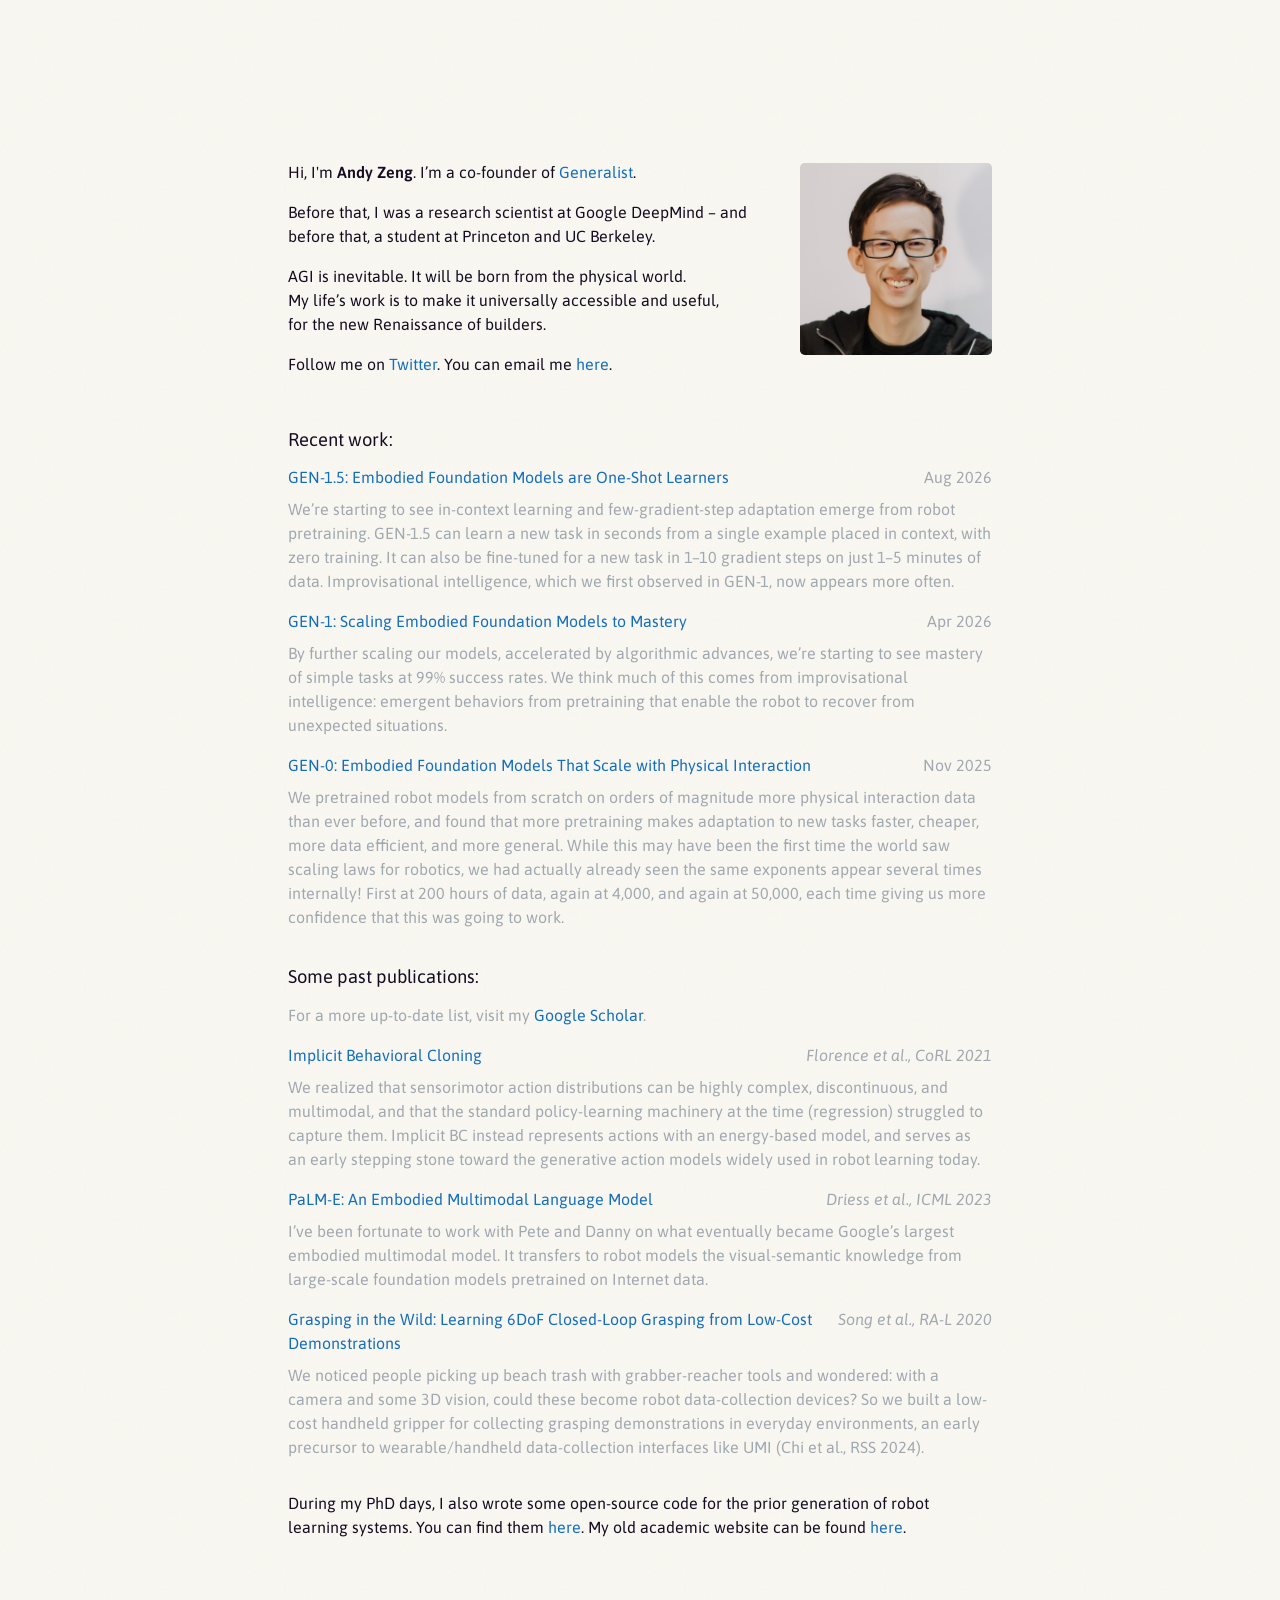
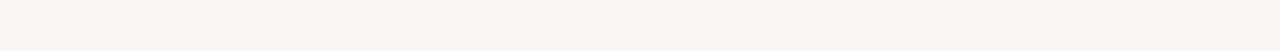
==== commit 09a7ff4c: "updates" ====
--- a/index.html
+++ b/index.html
@@ -15,21 +15,13 @@
     <meta charset="utf-8" />
     <meta name="viewport" content="width=1000">
 
-    <!-- Isotope JS -->
-    <script src="https://cdnjs.cloudflare.com/ajax/libs/jquery/3.6.1/jquery.min.js"></script>
-    <script src="https://cdnjs.cloudflare.com/ajax/libs/jqueryui/1.13.2/jquery-ui.min.js"></script>
-    <script src="https://unpkg.com/isotope-layout@3/dist/isotope.pkgd.min.js"></script>
-
     <!-- Custom Style -->
-    <link rel="stylesheet" href="style.css">
+    <link rel="stylesheet" href="main.css">
 
     <!-- Google Font -->
     <link rel="preconnect" href="https://fonts.googleapis.com">
     <link rel="preconnect" href="https://fonts.gstatic.com" crossorigin>
     <link href="https://fonts.googleapis.com/css2?family=Asap:ital,wght@0,100;0,200;0,300;0,400;0,500;0,600;0,700;1,100;1,200;1,300;1,400;1,500;1,600;1,700&display=swap" rel="stylesheet">
-    <style>
-      @import url('https://fonts.googleapis.com/css2?family=Asap:ital,wght@0,100;0,200;0,300;0,400;0,500;0,600;0,700;1,100;1,200;1,300;1,400;1,500;1,600;1,700&display=swap');
-    </style>
   </head>
 
   <body id="body">
@@ -37,22 +29,14 @@
     <div id="main">
       <div id="intro">
         <div id="intro-text">
-          <h1>Andy Zeng</h1>
           <p>
-            Andy is a co-founder at <a href="https://generalistai.com/">Generalist</a>. Before that, he was a research scientist and tech lead at Google DeepMind – and before that, a student at Princeton and UC Berkeley. Andy has worked on training <a href="https://research.google/blog/palm-e-an-embodied-multimodal-language-model/">large-scale foundation models</a>, developing <a href="https://research.google/blog/robots-that-write-their-own-code/">robots that write their own code</a>, and inventing <a href="https://graspinwild.cs.columbia.edu/">handheld data collection for robots</a>. These days, he is interested in training large neural nets on massive amounts of robot data.
-            <div id="more-bio" style="display: None">
-              <br>
-              <p>Andy Zeng is a co-founder at <a href="https://generalistai.com/">Generalist</a>, where he leads a small team working on self-improving Foundation models for robots. He received his Bachelors in Computer Science and Mathematics at <a href="https://www.berkeley.edu/">UC Berkeley</a>, and his PhD in Computer Science at <a href="https://www.princeton.edu/">Princeton</a>. He is interested in building algorithms that enable machines to intelligently interact with the world and improve themselves over time. Andy received Best Paper Awards from HRI '24, CoRL '23, ICRA '23, T-RO '20, RSS'19, and has been finalist for paper awards at RSS '23, CoRL '20 - '22, ICRA '20, RSS '19, IROS '18. He led machine learning as part of Team MIT-Princeton, winning 1st place (stow task) at the worldwide Amazon Picking Challenge '17. Andy is a recipient of the Princeton SEAS Award for Excellence, Japan Foundation Paper Award, NVIDIA Fellowship, and Gordon Y.S. Wu Fellowship in Engineering and Wu Prize. His work has been featured in the press, including the New York Times, BBC, and Wired.</p>
-            </div>
-            <br>
-            <!-- <a href="javascript:toggle_bio()">Formal Bio</a>&nbsp;&nbsp;&nbsp;&nbsp; -->
-            <a href="https://twitter.com/andyzengineer">X (Twitter)</a>&nbsp;&nbsp;&nbsp;&nbsp;
-            <a href="https://scholar.google.com/citations?user=q7nFtUcAAAAJ&hl=en">G. Scholar</a>&nbsp;&nbsp;&nbsp;&nbsp;
-            <a href="https://www.linkedin.com/in/andyzengineer">LinkedIn</a>&nbsp;&nbsp;&nbsp;&nbsp;
-            <a href="https://github.com/andyzeng">Github</a>
-            <br><br>
-            andyzeng at generalistai dot com
-            <br><br>
+            Hi, I'm <b>Andy Zeng</b>. I&rsquo;m a co-founder of <a href="https://generalistai.com/">Generalist</a>.
+          </p>  
+          <p>Before that, I was a research scientist at Google DeepMind &ndash; and before that, a student at Princeton and UC Berkeley.
+          </p>
+          <p>AGI is inevitable. It will be born from the physical world. <br>My life&rsquo;s work is to make it universally accessible and useful, <br>for the new Renaissance of builders.</p>
+          <p>
+            Follow me on <a href="https://twitter.com/andyzengineer">Twitter</a>. You can email me <a href="mailto:andyzeng@generalistai.com">here</a>.
           </p>
         </div>
         <div id="intro-image">
@@ -60,1654 +44,48 @@
         </div>
       </div>
 
-      <div id="filters" class="button-group">
-        <!-- <button class="button" data-filter="*">Show All</button> -->
-        <button class="button" data-filter=".highlight">Highlights</button>
-        <button class="button is-checked" data-filter=".publication">Publications</button>
-        <button class="button" data-filter=".talk">Talks</button>
-        <button class="button" data-filter=".misc">Misc</button>
+      <div class="section">
+        <h2>Recent work:</h2>
+        <div class="publication">
+          <h3><a href="https://generalistai.com/blog/gen-1.5">GEN-1.5: Embodied Foundation Models are One-Shot Learners</a><span class="pub-meta">Aug 2026</span></h3>
+          <p>We&rsquo;re starting to see in-context learning and few-gradient-step adaptation emerge from robot pretraining. GEN-1.5 can learn a new task in seconds from a single example placed in context, with zero training. It can also be fine-tuned for a new task in 1–10 gradient steps on just 1–5 minutes of data. Improvisational intelligence, which we first observed in GEN-1, now appears more often.</p>
+        </div>
+        <div class="publication">
+          <h3><a href="https://generalistai.com/blog/gen-1">GEN-1: Scaling Embodied Foundation Models to Mastery</a><span class="pub-meta">Apr 2026</span></h3>
+          <p>By further scaling our models, accelerated by algorithmic advances, we&rsquo;re starting to see mastery of simple tasks at 99% success rates. We think much of this comes from improvisational intelligence: emergent behaviors from pretraining that enable the robot to recover from unexpected situations.</p>
+        </div>
+        <div class="publication">
+          <h3><a href="https://generalistai.com/blog/gen-0">GEN-0: Embodied Foundation Models That Scale with Physical Interaction</a><span class="pub-meta">Nov 2025</span></h3>
+          <p>We pretrained robot models from scratch on orders of magnitude more physical interaction data than ever before, and found that more pretraining makes adaptation to new tasks faster, cheaper, more data efficient, and more general. While this may have been the first time the world saw scaling laws for robotics, we had actually already seen the same exponents appear several times internally! First at 200 hours of data, again at 4,000, and again at 50,000, each time giving us more confidence that this was going to work.</p>
+        </div>
       </div>
 
-      <div class="grid">
-
-        <!-- Preview Videos -->
-        <div class="list-item highlight previews" data-category="highlight">
-
-          <a href="https://generalistai.com/"><video class="preview1" playsinline="" muted="" autoplay="" loop=""><source src="images/video-generalist-teaser-crop.mp4" type="video/mp4"></video></a>
-
-          <a href="https://say-can.github.io/"><video class="preview2" playsinline="" muted="" autoplay="" loop=""><source src="images/video-saycan.mp4" type="video/mp4"></video></a>
-
-          <a href="https://tossingbot.cs.princeton.edu/"><video class="preview3" playsinline="" muted="" autoplay="" loop=""><source src="images/video-tossingbot-crop.mp4" type="video/mp4"></video></a>
+      <div class="section">
+        <h2>Some past publications:</h2>
+        <p class="note">
+          For a more up-to-date list, visit my <a href="https://scholar.google.com/citations?user=q7nFtUcAAAAJ&hl=en">Google Scholar</a>.
+        </p>
+        <div class="publication">
+          <h3><a href="https://implicitbc.github.io/">Implicit Behavioral Cloning</a><span class="pub-meta"><i>Florence et al., CoRL 2021</i></span></h3>
+          <p>We realized that sensorimotor action distributions can be highly complex, discontinuous, and multimodal, and that the standard policy-learning machinery at the time (regression) struggled to capture them. Implicit BC instead represents actions with an energy-based model, and serves as an early stepping stone toward the generative action models widely used in robot learning today.</p>
         </div>
-
-        <!-- Truncated Set of Highlights (Shown by Default) -->
-        <div id="main-highlights">
-
-          <div class="list-item highlight" data-category="highlight">
-            <p class="date">2026</p>Generalist article <a href="https://generalistai.com/blog/apr-02-2026-GEN-1">"GEN-1: Scaling Embodied Foundation Models to Mastery"</a>
-          </div>
-
-          <div class="list-item highlight" data-category="highlight">
-            <p class="date"></p>Generalist blog post <a href="https://generalistai.com/blog/jan-29-2026-physical-commonsense">"The Dark Matter of Robotics: Physical Commonsense"</a>
-          </div>
-
-          <div class="list-item highlight" data-category="highlight">
-            <p class="date">2025</p>Generalist article <a href="https://generalistai.com/blog/nov-04-2025-GEN-0">"GEN-0: Embodied Foundation Models That Scale with Physical Interaction"</a>
-          </div>
-
-          <div class="list-item highlight" data-category="highlight">
-            <p class="date"></p>Out of stealth! Co-founded <a href="https://generalistai.com/">Generalist</a> to build general intelligence for the physical world
-          </div>
-
-          <div class="list-item highlight" data-category="highlight">
-            <p class="date">2024</p>IEEE Robotics and Automation (RAS) <a href="https://www.ieee-ras.org/awards-recognition/society-awards/ras-early-career-award-industry-or-government">Early Career Award</a>
-          </div>
-
-          <div class="list-item highlight" data-category="highlight">
-            <p class="date">2023</p>Conference on Robot Learning (CoRL) <a href="https://robot-help.github.io/">Best Student Paper Award</a>
-          </div>
-
-          <div class="list-item highlight" data-category="highlight">
-            <p class="date"></p>IEEE International Conference on Robotics and Automation (ICRA) <a href="https://code-as-policies.github.io/">Outstanding Learning Paper Award</a>
-          </div>
-
-          <div class="list-item highlight" data-category="highlight">
-            <p class="date">2022</p>Google AI blog post <a href="https://ai.googleblog.com/2022/11/robots-that-write-their-own-code.html">"Robots That Write Their Own Code"</a>
-          </div>
-
-          <div class="list-item highlight" data-category="highlight">
-            <p class="date"></p>AXIOS article <a href="https://www.axios.com/2022/11/03/google-artificial-intelligence">"Unleash All This Creativity: Google AI's Breathtaking Potential"</a>
-          </div>
-
-          <div class="list-item highlight" data-category="highlight">
-            <p class="date"></p>CNET video <a href="https://www.youtube.com/watch?v=dCPHGwW9SOk">"Google’s Most Advanced Robot Brain Just Got a Body"</a>
-          </div>
-
-          <div class="list-item highlight" data-category="highlight">
-            <p class="date">2020</p>IEEE Transactions on Robotics (T-RO) <a href="https://www.ieee-ras.org/publications/t-ro">Best Paper Award</a>
-          </div>
-
-          <div class="list-item highlight" data-category="highlight">
-            <p class="date">2019</p>New York Times article <a href="http://andyzeng.github.io/images/nytimes-business-newspaper-tossingbot.png">"A New Lab Full of Fast Learners"</a>
-          </div>
-
+        <div class="publication">
+          <h3><a href="https://palm-e.github.io/">PaLM-E: An Embodied Multimodal Language Model</a><span class="pub-meta"><i>Driess et al., ICML 2023</i></span></h3>
+          <p>I&rsquo;ve been fortunate to work with Pete and Danny on what eventually became Google&rsquo;s largest embodied multimodal model. It transfers to robot models the visual-semantic knowledge from large-scale foundation models pretrained on Internet data.</p>
         </div>
-
-
-
-
-        <!-- Publications -->
-        <div class="list-item publication description" data-category="publication">
-          For a more up-to-date list, visit my <a href="https://scholar.google.com/citations?user=q7nFtUcAAAAJ&hl=en">Google Scholar</a>
+        <div class="publication">
+          <h3><a href="https://graspinwild.cs.columbia.edu/">Grasping in the Wild: Learning 6DoF Closed-Loop Grasping from Low-Cost Demonstrations</a><span class="pub-meta"><i>Song et al., RA-L 2020</i></span></h3>
+          <p>We noticed people picking up beach trash with grabber-reacher tools and wondered: with a camera and some 3D vision, could these become robot data-collection devices? So we built a low-cost handheld gripper for collecting grasping demonstrations in everyday environments, an early precursor to wearable/handheld data-collection interfaces like UMI (Chi et al., RSS 2024).</p>
         </div>
-
-        <div id="main-publications">
-
-          <div class="list-item publication" data-category="publication">
-            <a href="https://palm-e.github.io/" class="thumbnail">
-              <video playsinline="" muted="" autoplay="" loop="" width="180px">
-                <source src="images/video-palm-e.mp4" type="video/mp4">
-              </video>
-            </a>
-            <div class="project-description">
-              <h3><a href="https://palm-e.github.io/">PaLM-E: An Embodied Multimodal Language Model</a></h3>
-              <p>
-                Danny Driess, Fei Xia, Mehdi S. M. Sajjadi, Corey Lynch, Aakanksha Chowdhery, Brian Ichter, Ayzaan Wahid, Jonathan Tompson, Quan Vuong, Tianhe Yu, Wenlong Huang, Yevgen Chebotar, Pierre Sermanet, Daniel Duckworth, Sergey Levine, Vincent Vanhoucke, Karol Hausman, Marc Toussaint, Klaus Greff, Andy Zeng, Igor Mordatch, Pete Florence<br>
-                  <i>International Conference on Machine Learning (ICML) 2023</i><br>
-                  <a href="https://palm-e.github.io/">Webpage</a>&nbsp;&nbsp;&bull;&nbsp;&nbsp;
-                  <a href="https://arxiv.org/abs/2303.03378">PDF</a>&nbsp;&nbsp;&bull;&nbsp;&nbsp;
-                  <a href="https://palm-e.github.io/#demo">Demo</a>&nbsp;&nbsp;&bull;&nbsp;&nbsp;
-                  <a href="https://ai.googleblog.com/2023/03/palm-e-embodied-multimodal-language.html">Google AI Blog</a>
-              </p>
-            </div>
-          </div>
-
-          <div class="list-item publication" data-category="publication">
-            <a href="https://implicitbc.github.io/" class="thumbnail">
-              <video playsinline="" muted="" autoplay="" loop="" width="180px">
-                <source src="images/teaser-ibc.mp4" type="video/mp4">
-              </video>
-            </a>
-            <div class="project-description">
-              <h3><a href="https://implicitbc.github.io/">Implicit Behavioral Cloning</a></h3>
-              <p>
-                Pete Florence, Corey Lynch, Andy Zeng, Oscar Ramirez, Ayzaan Wahid, Laura Downs, Adrian Wong, Johnny Lee, Igor Mordatch, Jonathan Tompson<br>
-                  <i>Conference on Robot Learning (CoRL) 2021</i><br>
-                  <a href="https://implicitbc.github.io/">Webpage</a>&nbsp;&nbsp;&bull;&nbsp;&nbsp;
-                  <a href="https://arxiv.org/pdf/2109.00137.pdf">PDF</a>&nbsp;&nbsp;&bull;&nbsp;&nbsp;
-                  <a href="https://github.com/google-research/ibc">Code</a>&nbsp;&nbsp;&bull;&nbsp;&nbsp;
-                  <a href="https://ai.googleblog.com/2021/11/decisiveness-in-imitation-learning-for.html">Google AI Blog</a>
-              </p>
-            </div>
-          </div>
-
-          <div class="list-item publication" data-category="publication">
-            <a href="https://video-language-planning.github.io/" class="thumbnail">
-              <img src="https://video-language-planning.github.io/img/share_image.png" alt="" />
-            </a>
-            <div class="project-description">
-              <h3><a href="https://video-language-planning.github.io/">Video Language Planning</a></h3>
-              <p>
-                Yilun Du, Mengjiao Yang, Pete Florence, Fei Xia, Ayzaan Wahid, Brian Ichter, Pierre Sermanet, Tianhe Yu, Pieter Abbeel, Joshua B. Tenenbaum, Leslie Kaelbling, Andy Zeng, Jonathan<br> Tompson<br>
-                  <i>International Conference on Learning Representations (ICLR) 2024</i><br>
-                  <a href="https://video-language-planning.github.io/">Webpage</a>&nbsp;&nbsp;&bull;&nbsp;&nbsp;
-                  <a href="https://arxiv.org/abs/2310.10625">PDF</a>&nbsp;&nbsp;&bull;&nbsp;&nbsp;
-                  <a href="https://github.com/video-language-planning/vlp_code">Code</a>
-              </p>
-            </div>
-          </div>
-
-          <div class="list-item publication" data-category="publication">
-            <a href="https://code-as-policies.github.io/" class="thumbnail"><img src="images/code-as-policies-teaser.png" alt="" /></a>
-            <div class="project-description">
-              <h3><a href="https://code-as-policies.github.io/">Code as Policies: Language Model Programs for Embodied Control</a></h3>
-              <p>
-                Jacky Liang, Wenlong Huang, Fei Xia, Peng Xu, Karol Hausman, Brian Ichter, Pete Florence, Andy Zeng<br>
-                  <i>IEEE International Conference on Robotics and Automation (ICRA) 2023</i><br>
-                  <font color="49bf9"><i>&#9733; Outstanding Learning Paper Award, ICRA &#9733;</i></font><br>
-                  <a href="https://code-as-policies.github.io/">Webpage</a>&nbsp;&nbsp;&bull;&nbsp;&nbsp;
-                  <a href="https://arxiv.org/pdf/2209.07753.pdf">PDF</a>&nbsp;&nbsp;&bull;&nbsp;&nbsp;
-                  <a href="https://github.com/google-research/google-research/tree/master/code_as_policies">Code</a>&nbsp;&nbsp;&bull;&nbsp;&nbsp;
-                  <a href="https://colab.research.google.com/drive/1V9GU70GQN-Km4qsxYqvR-c0Sgzod19-j">Colab</a>&nbsp;&nbsp;&bull;&nbsp;&nbsp;
-                  <a href="https://ai.googleblog.com/2022/11/robots-that-write-their-own-code.html">Google AI Blog</a>&nbsp;&nbsp;&bull;&nbsp;&nbsp;
-                  <a href="https://techcrunch.com/2022/11/02/google-wants-robots-to-generate-their-own-code/">TechCrunch</a>&nbsp;&nbsp;&bull;&nbsp;&nbsp;
-                  <a href="https://www.axios.com/2022/11/03/google-artificial-intelligence">AXIOS</a>
-              </p>
-            </div>
-          </div>
-
-          <div class="list-item publication" data-category="publication">
-            <a href="https://arxiv.org/pdf/2203.08715.pdf" class="thumbnail"><img src="images/infuser.png" alt="" /></a>
-            <div class="project-description">
-              <h3><a href="https://arxiv.org/pdf/2203.08715.pdf">Multiscale Sensor Fusion and Continuous Control with Neural CDEs</a></h3>
-              <p>
-                Sumeet Singh, Francis McCann Ramirez, Jacob Varley, Andy Zeng, Vikas Sindhwani<br>
-                  <i>IEEE International Conference on Intelligent Robots and Systems (IROS) 2022</i><br>
-                  <a href="https://arxiv.org/pdf/2203.08715.pdf">PDF</a>
-              </p>
-            </div>
-          </div>
-
-          <div class="list-item publication" data-category="publication">
-            <a href="https://robot-help.github.io/" class="thumbnail">
-              <video playsinline="" muted="" autoplay="" loop="" width="180px">
-                <source src="images/knowno-teaser.mp4" type="video/mp4">
-              </video>
-            </a>
-            <div class="project-description">
-              <h3><a href="https://robot-help.github.io/">Robots That Ask For Help: Uncertainty Alignment for Large Language Model Planners</a></h3>
-              <p>
-                Allen Z. Ren, Anushri Dixit, Alexandra Bodrova, Sumeet Singh, Stephen Tu, Noah Brown, Peng Xu, Leila Takayama, Fei Xia, Jake Varley, Zhenjia Xu, Dorsa Sadigh, Andy Zeng, Anirudha Majumdar<br>
-                  <i>Conference on Robot Learning (CoRL) 2023</i><br>
-                  <font color="49bf9"><i>&#9733; Oral Presentation, Best Student Paper Award, CoRL &#9733;</i></font><br>
-                  <a href="https://robot-help.github.io/">Webpage</a>&nbsp;&nbsp;&bull;&nbsp;&nbsp;
-                  <a href="https://arxiv.org/abs/2307.01928">PDF</a>&nbsp;&nbsp;&bull;&nbsp;&nbsp;
-                  <a href="https://youtu.be/xCXx09gfhx4">Video</a>
-              </p>
-            </div>
-          </div>
-
-          <div class="list-item publication" data-category="publication">
-            <a href="https://arxiv.org/pdf/2110.04367.pdf" class="thumbnail"><img src="images/hybrid-random-features.png" alt="" /></a>
-            <div class="project-description">
-              <h3><a href="https://arxiv.org/pdf/2110.04367.pdf">Hybrid Random Features</a></h3>
-              <p>
-                Krzysztof Choromanski, Haoxian Chen, Han Lin, Yuanzhe Ma, Arijit Sehanobish, Deepali Jain, Michael S Ryoo, Jake Varley, Andy Zeng, Valerii Likhosherstov, Dmitry Kalashnikov, Vikas Sindhwani, Adrian Weller<br>
-                  <i>The International Conference on Learning Representations (ICLR) 2022</i><br>
-                  <a href="https://arxiv.org/pdf/2110.04367.pdf">PDF</a>
-              </p>
-            </div>
-          </div>
-
-          <div class="list-item publication" data-category="publication">
-            <a href="https://x-irl.github.io/" class="thumbnail"><img src="images/xirl-overlay.png" alt="" /></a>
-            <div class="project-description">
-              <h3><a href="https://x-irl.github.io/">XIRL: Cross-Embodiment Inverse Reinforcement Learning</a></h3>
-              <p>
-                Kevin Zakka, Andy Zeng, Pete Florence, Jonathan Tompson, Jeannette Bohg, Debidatta Dwibedi<br>
-                  <i>Conference on Robot Learning (CoRL) 2021</i><br>
-                  <font color="49bf9"><i>&#9733; Best Paper Award Finalist, CoRL &#9733;</i></font><br>
-                  <a href="https://x-irl.github.io/">Webpage</a>&nbsp;&nbsp;&bull;&nbsp;&nbsp;
-                  <a href="https://arxiv.org/pdf/2106.03911.pdf">PDF</a>&nbsp;&nbsp;&bull;&nbsp;&nbsp;
-                  <a href="https://github.com/google-research/google-research/tree/master/xirl">Code</a>&nbsp;&nbsp;&bull;&nbsp;&nbsp;
-                  <a href="https://github.com/kevinzakka/x-magical">Benchmark</a>&nbsp;&nbsp;&bull;&nbsp;&nbsp;
-                  <a href="https://ai.googleblog.com/2022/02/robot-see-robot-do.html">Google AI Blog</a>
-              </p>
-            </div>
-          </div>
-
-          <div class="list-item publication" data-category="publication">
-            <a href="https://graspinwild.cs.columbia.edu/" class="thumbnail"><img src="images/teaser-grasp-in-wild.jpg" alt="" /></a>
-            <div class="project-description">
-              <h3><a href="https://graspinwild.cs.columbia.edu/">Grasping in the Wild: Learning 6DoF Closed-Loop Grasping from Low-Cost Demonstrations</a></h3>
-              <p>
-                Shuran Song, Andy Zeng, Johnny Lee, Thomas Funkhouser<br>
-                  <i>IEEE International Conference on Intelligent Robots and Systems (IROS) 2020</i><br>
-                  <i>IEEE Robotics and Automation Letters (RA-L) 2020</i><br>
-                  <a href="https://graspinwild.cs.columbia.edu/">Webpage</a>&nbsp;&nbsp;&bull;&nbsp;&nbsp;
-                  <a href="https://arxiv.org/pdf/1912.04344.pdf">PDF</a>
-              </p>
-            </div>
-          </div>
-
-          <div class="list-item publication" data-category="publication">
-            <a href="http://tossingbot.cs.princeton.edu/" class="thumbnail"><img src="images/teaser-tossingbot.jpg" alt="" /></a>
-            <div class="project-description">
-              <h3><a href="https://tossingbot.cs.princeton.edu/">TossingBot: Learning to Throw Arbitrary Objects with Residual Physics</a></h3>
-              <p>
-                Andy Zeng, Shuran Song, Johnny Lee, Alberto Rodriguez, Thomas Funkhouser<br>
-                  <i>Robotics: Science and Systems (RSS) 2019</i><br>
-                  <i>IEEE Transactions on Robotics (T-RO) 2020</i><br>
-
-                  <font color="49bf9"><i>&#9733; Best Paper Award, T-RO & Best Systems Paper Award, RSS &#9733;</i></font><br>
-                  <a href="https://tossingbot.cs.princeton.edu/">Webpage</a>&nbsp;&nbsp;&bull;&nbsp;&nbsp;
-                  <a href="https://arxiv.org/pdf/1903.11239.pdf">PDF</a>&nbsp;&nbsp;&bull;&nbsp;&nbsp;
-                  <!-- <a href="https://github.com/andyzeng/visual-pushing-grasping">Code</a>&nbsp;&nbsp;&bull;&nbsp;&nbsp; -->
-                  <a href="https://ai.googleblog.com/2019/03/unifying-physics-and-deep-learning-with.html">Google AI Blog</a>&nbsp;&nbsp;&bull;&nbsp;&nbsp;
-                  <a href="images/nytimes-business-newspaper-tossingbot.png">New York Times</a>&nbsp;&nbsp;&bull;&nbsp;&nbsp;
-                  <a href="https://spectrum.ieee.org/automaton/robotics/artificial-intelligence/google-teaches-robot-to-toss-bananas-better-than-you-do">IEEE Spectrum</a>
-              </p>
-            </div>
-          </div>
-
-          <div class="list-item publication" data-category="publication">
-            <a href="http://arc.cs.princeton.edu" class="thumbnail"><img src="images/teaser-amazon-robotics-challenge.jpg" alt="" /></a>
-            <div class="project-description">
-              <h3><a href="http://arc.cs.princeton.edu">Robotic Pick-and-Place of Novel Objects in Clutter with Multi-Affordance Grasping and Cross-Domain Image Matching</a></h3>
-              <p>
-                Andy Zeng, Shuran Song, Kuan-Ting Yu, Elliott Donlon, Francois R. Hogan, Maria Bauza, Daolin Ma, Orion Taylor, Melody Liu, Eudald Romo, Nima Fazeli, Ferran Alet, Nikhil Chavan Dafle, Rachel Holladay, Isabella Morona, Prem Qu Nair, Druck Green, Ian Taylor, Weber Liu, Thomas Funkhouser, Alberto Rodriguez<br>
-                <i>IEEE International Conference on Robotics and Automation (ICRA) 2018</i><br>
-                <i>The International Journal of Robotics Research (IJRR) 2019</i><br>
-                <font color="49bf9"><i>&#9733; 1st Place (Stow Task), Amazon Robotics Challenge 2017 &#9733;</i></font><br>
-                  <a href="http://arc.cs.princeton.edu">Webpage</a>&nbsp;&nbsp;&bull;&nbsp;&nbsp;
-                  <a href="https://arxiv.org/pdf/1710.01330.pdf">PDF</a>&nbsp;&nbsp;&bull;&nbsp;&nbsp;
-                  <a href="https://github.com/andyzeng/arc-robot-vision">Code</a>&nbsp;&nbsp;&bull;&nbsp;&nbsp;
-                  <a href="http://news.mit.edu/2018/robo-picker-grasps-and-packs-0220">MIT News</a>&nbsp;&nbsp;&bull;&nbsp;&nbsp;
-                  <!-- <a href="https://www.youtube.com/watch?v=yVIRLao1E28">Amazon News</a>&nbsp;&nbsp;&bull;&nbsp;&nbsp; -->
-                  <a href="https://www.engadget.com/2018/02/20/robot-pick-up-sort-object-improve-warehouse-efficiency/">Engadget</a>
-              </p>
-            </div>
-          </div>
-
-          <div class="list-item publication" data-category="publication">
-            <a href="http://3dmatch.cs.princeton.edu/" class="thumbnail"><img src="images/teaser-3dmatch.jpg" alt="" /></a>
-            <div class="project-description">
-              <h3><a href="http://3dmatch.cs.princeton.edu/">3DMatch: Learning Local Geometric Descriptors from RGB-D Reconstructions</a></h3>
-              <p>
-                Andy Zeng, Shuran Song, Matthias Nießner, Matthew Fisher, Jianxiong Xiao, Thomas Funkhouser
-                <br>
-                <i>IEEE Conference on Computer Vision and Pattern Recognition (CVPR) 2017</i><br>
-                <font color="49bf9"><i>&#9733; Oral Presentation, CVPR &#9733;</i></font><br>
-                  <a href="http://3dmatch.cs.princeton.edu/">Webpage</a>&nbsp;&nbsp;&bull;&nbsp;&nbsp;
-                  <a href="https://arxiv.org/pdf/1603.08182.pdf">PDF</a>&nbsp;&nbsp;&bull;&nbsp;&nbsp;
-                  <a href="https://github.com/andyzeng/3dmatch-toolbox">Code</a>&nbsp;&nbsp;&bull;&nbsp;&nbsp;
-                  <a href="https://www.youtube.com/watch?v=qNVZl7bCjsU&list=PL_bDvITUYucADb15njRd7geem8vxOyo6N&index=3">Talk</a>&nbsp;&nbsp;&bull;&nbsp;&nbsp;
-                  <a href="https://www.youtube.com/watch?v=1U3YKnuMS7g">2 Minute Papers</a>
-              </p>
-            </div>
-          </div>
-
-        </div>
-
-        <!-- All Publications (Click to Show) -->
-        <div id="more-publications" style="display: None">
-
-          <div class="list-item publication" data-category="publication">
-            <a href="https://robot-teaching.github.io/" class="thumbnail">
-              <video playsinline="" muted="" autoplay="" loop="" width="180px">
-                <source src="images/daynight.mp4" type="video/mp4">
-              </video>
-            </a>
-            <div class="project-description">
-              <h3><a href="https://robot-teaching.github.io/">Learning to Learn Faster from Human Feedback with Language Model Predictive Control</a></h3>
-              <p>
-                Jacky Liang, Fei Xia, Wenhao Yu, Andy Zeng, Montserrat Gonzalez Arenas, Maria Attarian, Maria Bauza, Matthew Bennice, Alex Bewley, Adil Dostmohamed, Chuyuan Kelly Fu, Nimrod Gileadi, Marissa Giustina, Keerthana Gopalakrishnan, Leonard Hasenclever, Jan Humplik, Jasmine Hsu, Nikhil Joshi, Ben Jyenis, Chase Kew, Sean Kirmani, Tsang-Wei Edward Lee, Kuang-Huei Lee, Assaf Hurwitz Michaely, Joss Moore, Ken Oslund, Dushyant Rao, Allen Ren, Baruch Tabanpour, Quan Vuong, Ayzaan Wahid, Ted Xiao, Ying Xu, Vincent Zhuang, Peng Xu, Erik Frey, Ken Caluwaerts, Tingnan Zhang, Brian Ichter, Jonathan Tompson, Leila Takayama, Vincent Vanhoucke, Izhak Shafran, Maja Mataric, Dorsa Sadigh, Nicolas Heess, Kanishka Rao, Nik Stewart, Jie Tan, Carolina Parada<br>
-                  <i>Robotics: Science and Systems (RSS) 2024</i><br>
-                  <a href="https://robot-teaching.github.io/">Webpage</a>&nbsp;&nbsp;&bull;&nbsp;&nbsp;
-                  <a href="https://arxiv.org/abs/2402.11450">PDF</a>&nbsp;&nbsp;&bull;&nbsp;&nbsp;
-                  <a href="https://colab.research.google.com/drive/1YcRN_kklw3cVVJNvgK_IEV6nDce9EJWK?usp=sharing">Code</a>
-                  <br> <!-- TODO: extra spaces until I figure out the margin bug. -->
-              </p>
-            </div>
-          </div>
-
-          <div class="list-item publication" data-category="publication">
-            <a href="https://arxiv.org/abs/2402.05741" class="thumbnail">
-              <img src="images/fm-review.jpeg" alt="" />
-            </a>
-            <div class="project-description">
-              <h3><a href="https://arxiv.org/abs/2402.05741">Real-World Robot Applications of Foundation Models: A Review</a></h3>
-              <p>
-                Kento Kawaharazuka, Tatsuya Matsushima, Andrew Gambardella, Jiaxian Guo, Chris Paxton, Andy Zeng<br>
-                  <i>Advanced Robotics (AR) 2024</i><br>
-                  <!-- <a href="https://video-language-planning.github.io/">Webpage</a>&nbsp;&nbsp;&bull;&nbsp;&nbsp; -->
-                  <a href="https://arxiv.org/abs/2402.05741">PDF</a>
-                  <br> <!-- TODO: extra spaces until I figure out the margin bug. -->
-              </p>
-            </div>
-          </div>
-
-          <div class="list-item publication" data-category="publication">
-            <a href="https://generative-expressive-motion.github.io/" class="thumbnail">
-              <video playsinline="" muted="" autoplay="" loop="" width="180px">
-                <source src="images/genem.mp4" type="video/mp4">
-              </video>
-            </a>
-            <div class="project-description">
-              <h3><a href="https://generative-expressive-motion.github.io/">Generative Expressive Robot Behaviors using Large Language Models</a></h3>
-              <p>
-                Karthik Mahadevan, Jonathan Chien, Noah Brown, Zhuo Xu, Carolina Parada, Fei Xia, Andy Zeng, Leila Takayama, Dorsa Sadigh<br>
-                  <i>ACM/IEEE International Conference on Human Robot Interaction (HRI) 2024</i><br>
-                  <font color="49bf9"><i>&#9733; Best Paper Award, HRI &#9733;</i></font><br>
-                  <a href="https://generative-expressive-motion.github.io/">Webpage</a>&nbsp;&nbsp;&bull;&nbsp;&nbsp;
-                  <a href="https://arxiv.org/abs/2401.14673">PDF</a>
-                  <br> <!-- TODO: extra spaces until I figure out the margin bug. -->
-              </p>
-            </div>
-          </div>
-
-          <div class="list-item publication" data-category="publication">
-            <a href="https://chain-of-code.github.io/" class="thumbnail">
-              <img src="images/chain-of-code.png" alt="" />
-            </a>
-            <div class="project-description">
-              <h3><a href="https://chain-of-code.github.io/">Chain of Code: Reasoning with a Language Model-Augmented Code Emulator</a></h3>
-              <p>
-                Chengshu Li, Jacky Liang, Andy Zeng, Xinyun Chen, Karol Hausman, Dorsa Sadigh, Sergey Levine, Li Fei-Fei, Fei Xia, Brian Ichter<br>
-                   <i>International Conference on Machine Learning (ICML) 2024</i><br>
-                  <font color="49bf9"><i>&#9733; Oral Presentation, ICML &#9733;</i></font><br>
-                  <a href="https://chain-of-code.github.io/">Webpage</a>&nbsp;&nbsp;&bull;&nbsp;&nbsp;
-                  <a href="https://arxiv.org/abs/2312.04474">PDF</a>&nbsp;&nbsp;&bull;&nbsp;&nbsp;
-                  <a href="http://colab.research.google.com/github/google-research/google-research/blob/master/code_as_policies/coc_demo.ipynb">Code</a>
-                  <br> <!-- TODO: extra spaces until I figure out the margin bug. -->
-              </p>
-            </div>
-          </div>
-
-          <div class="list-item publication" data-category="publication">
-            <a href="https://video-language-planning.github.io/" class="thumbnail">
-              <img src="https://video-language-planning.github.io/img/share_image.png" alt="" />
-            </a>
-            <div class="project-description">
-              <h3><a href="https://video-language-planning.github.io/">Video Language Planning</a></h3>
-              <p>
-                Yilun Du, Mengjiao Yang, Pete Florence, Fei Xia, Ayzaan Wahid, Brian Ichter, Pierre Sermanet, Tianhe Yu, Pieter Abbeel, Joshua B. Tenenbaum, Leslie Kaelbling, Andy Zeng, Jonathan Tompson<br>
-                  <i>International Conference on Learning Representations (ICLR) 2024</i><br>
-                  <a href="https://video-language-planning.github.io/">Webpage</a>&nbsp;&nbsp;&bull;&nbsp;&nbsp;
-                  <a href="https://arxiv.org/abs/2310.10625">PDF</a>&nbsp;&nbsp;&bull;&nbsp;&nbsp;
-                  <a href="https://github.com/video-language-planning/vlp_code">Code</a>
-                  <br> <!-- TODO: extra spaces until I figure out the margin bug. -->
-              </p>
-            </div>
-          </div>
-
-          <div class="list-item publication" data-category="publication">
-            <a href="https://general-pattern-machines.github.io/" class="thumbnail">
-              <video playsinline="" muted="" autoplay="" loop="" width="180px">
-                <source src="images/in-context-cartpole-teaser.mp4" type="video/mp4">
-              </video>
-            </a>
-            <div class="project-description">
-              <h3><a href="https://general-pattern-machines.github.io/">Large Language Models as General Pattern Machines</a></h3>
-              <p>
-                Suvir Mirchandani, Fei Xia, Pete Florence, Brian Ichter, Danny Driess, Montserrat Gonzalez Arenas, Kanishka Rao, Dorsa Sadigh, Andy Zeng<br>
-                  <i>Conference on Robot Learning (CoRL) 2023</i><br>
-                  <a href="https://general-pattern-machines.github.io/">Webpage</a>&nbsp;&nbsp;&bull;&nbsp;&nbsp;
-                  <a href="https://arxiv.org/abs/2307.04721">PDF</a>&nbsp;&nbsp;&bull;&nbsp;&nbsp;
-                  <a href="https://general-pattern-machines.github.io/#colabs">Code</a>
-                  <br> <!-- TODO: extra spaces until I figure out the margin bug. -->
-              </p>
-            </div>
-          </div>
-
-          <div class="list-item publication" data-category="publication">
-            <a href="https://robot-help.github.io/" class="thumbnail">
-              <video playsinline="" muted="" autoplay="" loop="" width="180px">
-                <source src="images/knowno-teaser.mp4" type="video/mp4">
-              </video>
-            </a>
-            <div class="project-description">
-              <h3><a href="https://robot-help.github.io/">Robots That Ask For Help: Uncertainty Alignment for Large Language Model Planners</a></h3>
-              <p>
-                Allen Z. Ren, Anushri Dixit, Alexandra Bodrova, Sumeet Singh, Stephen Tu, Noah Brown, Peng Xu, Leila Takayama, Fei Xia, Jake Varley, Zhenjia Xu, Dorsa Sadigh, Andy Zeng, Anirudha Majumdar<br>
-                  <i>Conference on Robot Learning (CoRL) 2023</i><br>
-                  <font color="49bf9"><i>&#9733; Oral Presentation, Best Student Paper Award, CoRL &#9733;</i></font><br>
-                  <a href="https://robot-help.github.io/">Webpage</a>&nbsp;&nbsp;&bull;&nbsp;&nbsp;
-                  <a href="https://arxiv.org/abs/2307.01928">PDF</a>&nbsp;&nbsp;&bull;&nbsp;&nbsp;
-                  <a href="https://youtu.be/xCXx09gfhx4">Video</a>
-              </p>
-            </div>
-          </div>
-
-          <div class="list-item publication" data-category="publication">
-            <a href="https://language-to-reward.github.io/" class="thumbnail">
-              <video playsinline="" muted="" autoplay="" loop="" width="180px">
-                <source src="images/language-to-rewards-teaser.mp4" type="video/mp4">
-              </video>
-            </a>
-            <div class="project-description">
-              <h3><a href="https://language-to-reward.github.io/">Language to Rewards for Robotic Skill Synthesis</a></h3>
-              <p>
-                Wenhao Yu, Nimrod Gileadi, Chuyuan Fu, Sean Kirmani, Kuang-Huei Lee, Montse Gonzalez Arenas, Hao-Tien Lewis Chiang, Tom Erez, Leonard Hasenclever, Jan Humplik, Brian Ichter, Ted Xiao, Peng Xu, Andy Zeng, Tingnan Zhang, Nicolas Heess, Dorsa Sadigh, Jie Tan, Yuval Tassa, Fei Xia<br>
-                  <i>Conference on Robot Learning (CoRL) 2023</i><br>
-                  <font color="49bf9"><i>&#9733; Oral Presentation, CoRL &#9733;</i></font><br>
-                  <a href="https://language-to-reward.github.io/">Webpage</a>&nbsp;&nbsp;&bull;&nbsp;&nbsp;
-                  <a href="https://arxiv.org/abs/2306.08647">PDF</a>&nbsp;&nbsp;&bull;&nbsp;&nbsp;
-                  <a href="https://youtu.be/7KiKg0rdSSQ">Video</a>
-              </p>
-            </div>
-          </div>
-
-          <div class="list-item publication" data-category="publication">
-            <a href="https://general-part-assembly.github.io/" class="thumbnail">
-              <img src="images/gpat-teaser.jpeg" alt="" />
-            </a>
-            <div class="project-description">
-              <h3><a href="https://general-part-assembly.github.io/">Rearrangement Planning for General Part Assembly</a></h3>
-              <p>
-                Yulong Li, Andy Zeng, Shuran Song<br>
-                  <i>Conference on Robot Learning (CoRL) 2023</i><br>
-                  <font color="49bf9"><i>&#9733; Oral Presentation, CoRL &#9733;</i></font><br>
-                  <a href="https://general-part-assembly.github.io/">Webpage</a>&nbsp;&nbsp;&bull;&nbsp;&nbsp;
-                  <a href="https://arxiv.org/abs/2307.00206">PDF</a>&nbsp;&nbsp;&bull;&nbsp;&nbsp;
-                  <a href="https://general-part-assembly.github.io/figs/video.mp4">Video</a>&nbsp;&nbsp;&bull;&nbsp;&nbsp;
-                  <a href="https://github.com/columbia-ai-robotics/gpat/">Code</a>
-              </p>
-            </div>
-          </div>
-
-          <div class="list-item publication" data-category="publication">
-            <a href="https://openreview.net/forum?id=Nii0_rRJwN" class="thumbnail">
-              <img src="images/calamari-teaser.png" alt="" />
-            </a>
-            <div class="project-description">
-              <h3><a href="https://openreview.net/forum?id=Nii0_rRJwN">CALAMARI: Contact-Aware and Language conditioned spatial Action MApping for contact-RIch manipulation</a></h3>
-              <p>
-                Youngsun Wi, Mark Van der Merwe, Pete Florence, Andy Zeng, Nima Fazeli<br>
-                  <i>Conference on Robot Learning (CoRL) 2023</i><br>
-                  <a href="https://openreview.net/pdf?id=Nii0_rRJwN">PDF</a>
-              </p>
-            </div>
-          </div>
-
-          <div class="list-item publication" data-category="publication">
-            <a href="https://tidybot.cs.princeton.edu/" class="thumbnail">
-              <video playsinline="" muted="" autoplay="" loop="" width="180px">
-                <source src="images/tidybot-teaser.mp4" type="video/mp4">
-              </video>
-            </a>
-            <div class="project-description">
-              <h3><a href="https://tidybot.cs.princeton.edu/">TidyBot: Personalized Robot Assistance with Large Language Models</a></h3>
-              <p>
-                Jimmy Wu, Rika Antonova, Adam Kan, Marion Lepert, Andy Zeng, Shuran Song, Jeannette Bohg, Szymon Rusinkiewicz, Thomas Funkhouser<br>
-                  <i>IEEE International Conference on Intelligent Robots and Systems (IROS) 2023</i><br>
-                  <i>Autonomous Robots 2023</i><br>
-                  <a href="https://tidybot.cs.princeton.edu/">Webpage</a>&nbsp;&nbsp;&bull;&nbsp;&nbsp;
-                  <a href="https://arxiv.org/pdf/2305.05658.pdf">PDF</a>&nbsp;&nbsp;&bull;&nbsp;&nbsp;
-                  <a href="https://github.com/jimmyyhwu/tidybot">Code</a>
-                  <br> <!-- TODO: extra spaces until I figure out the margin bug. -->
-              </p>
-            </div>
-          </div>
-
-          <div class="list-item publication" data-category="publication">
-            <a href="https://arxiv.org/abs/2306.05392" class="thumbnail">
-              <video playsinline="" muted="" autoplay="" loop="" width="180px">
-                <source src="images/codevqa-teaser.mp4" type="video/mp4">
-              </video>
-            </a>
-            <div class="project-description">
-              <h3><a href="https://arxiv.org/abs/2306.05392">Modular Visual Question Answering via Code Generation</a></h3>
-              <p>
-                Sanjay Subramanian, Medhini Narasimhan, Kushal Khangaonkar, Kevin Yang, Arsha Nagrani, Cordelia Schmid, Andy Zeng, Trevor Darrell, Dan Klein<br>
-                  <i>Association for Computational Linguistics (ACL) 2023</i><br>
-                  <a href="https://arxiv.org/pdf/2306.05392.pdf">PDF</a>&nbsp;&nbsp;&bull;&nbsp;&nbsp;
-                  <a href="https://github.com/sanjayss34/codevqa">Code</a>&nbsp;&nbsp;&bull;&nbsp;&nbsp;
-                  <a href="https://ai.googleblog.com/2023/07/modular-visual-question-answering-via.html">Google AI Blog</a>
-                  <br> <!-- TODO: extra spaces until I figure out the margin bug. -->
-              </p>
-            </div>
-          </div>
-
-          <div class="list-item publication" data-category="publication">
-            <a href="https://palm-e.github.io/" class="thumbnail">
-              <video playsinline="" muted="" autoplay="" loop="" width="180px">
-                <source src="images/video-palm-e.mp4" type="video/mp4">
-              </video>
-            </a>
-            <div class="project-description">
-              <h3><a href="https://palm-e.github.io/">PaLM-E: An Embodied Multimodal Language Model</a></h3>
-              <p>
-                Danny Driess, Fei Xia, Mehdi S. M. Sajjadi, Corey Lynch, Aakanksha Chowdhery, Brian Ichter, Ayzaan Wahid, Jonathan Tompson, Quan Vuong, Tianhe Yu, Wenlong Huang, Yevgen Chebotar, Pierre Sermanet, Daniel Duckworth, Sergey Levine, Vincent Vanhoucke, Karol Hausman, Marc Toussaint, Klaus Greff, Andy Zeng, Igor Mordatch, Pete Florence<br>
-                  <i>International Conference on Machine Learning (ICML) 2023</i><br>
-                  <a href="https://palm-e.github.io/">Webpage</a>&nbsp;&nbsp;&bull;&nbsp;&nbsp;
-                  <a href="https://arxiv.org/abs/2303.03378">PDF</a>&nbsp;&nbsp;&bull;&nbsp;&nbsp;
-                  <a href="https://palm-e.github.io/#demo">Demo</a>&nbsp;&nbsp;&bull;&nbsp;&nbsp;
-                  <a href="https://ai.googleblog.com/2023/03/palm-e-embodied-multimodal-language.html">Google AI Blog</a>
-              </p>
-            </div>
-          </div>
-
-          <div class="list-item publication" data-category="publication">
-            <a href="https://kzakka.com/robopianist/" class="thumbnail">
-              <video playsinline="" muted="" autoplay="" loop="" width="180px">
-                <source src="images/robopianist.mp4" type="video/mp4">
-              </video>
-            </a>
-            <div class="project-description">
-              <h3><a href="https://kzakka.com/robopianist/">RoboPianist: A Benchmark for High-Dimensional Robot Control</a></h3>
-              <p>
-                Kevin Zakka, Laura Smith, Nimrod Gileadi, Taylor Howell, Xue Bin Peng, Sumeet Singh, Yuval Tassa, Pete Florence, Andy Zeng, Pieter Abbeel<br>
-                  <i>Conference on Robot Learning (CoRL) 2023</i><br>
-                  <a href="https://kzakka.com/robopianist/">Webpage</a>&nbsp;&nbsp;&bull;&nbsp;&nbsp;
-                  <a href="https://kzakka.com/robopianist/robopianist.pdf">PDF</a>&nbsp;&nbsp;&bull;&nbsp;&nbsp;
-                  <a href="https://github.com/google-research/robopianist">Code</a>&nbsp;&nbsp;&bull;&nbsp;&nbsp;
-                  <a href="https://colab.research.google.com/github/google-research/robopianist/blob/main/tutorial.ipynb">Colab</a>&nbsp;&nbsp;&bull;&nbsp;&nbsp;
-                  <a href="https://kevinzakka.github.io/robopianist-demo/">Demo</a>
-              </p>
-            </div>
-          </div>
-
-          <div class="list-item publication" data-category="publication">
-            <a href="https://avlmaps.github.io/" class="thumbnail"><img src="https://avlmaps.github.io/static/images/cover_lady.png" alt="" /></a>
-            <div class="project-description">
-              <h3><a href="https://avlmaps.github.io/">Audio Visual Language Maps for Robot Navigation</a></h3>
-              <p>
-                Chenguang Huang, Oier Mees, Andy Zeng, Wolfram Burgard<br>
-                  <i>International Symposium on Experimental Robotics (ISER) 2023</i><br>
-                  <a href="https://avlmaps.github.io/">Webpage</a>&nbsp;&nbsp;&bull;&nbsp;&nbsp;
-                  <a href="https://arxiv.org/abs/2303.07522">PDF</a>&nbsp;&nbsp;&bull;&nbsp;&nbsp;
-                  <a href="https://colab.research.google.com/drive/1gdtLvg_Fbl16N3ITp5FsU9ZAG6HmspVb?usp=sharing">Colab</a>
-                  <br> <!-- TODO: extra spaces until I figure out the margin bug. -->
-              </p>
-            </div>
-          </div>
-
-          <div class="list-item publication" data-category="publication">
-            <a href="https://grounded-decoding.github.io/" class="thumbnail">
-              <video playsinline="" muted="" autoplay="" loop="" width="180px">
-                <source src="https://grounded-decoding.github.io/media/beam.mp4" type="video/mp4">
-              </video>
-            </a>
-            <div class="project-description">
-              <h3><a href="https://grounded-decoding.github.io/">Grounded Decoding: Guiding Text Generation with Grounded Models for Robot Control</a></h3>
-              <p>
-                Wenlong Huang, Fei Xia, Dhruv Shah, Danny Driess, Andy Zeng, Yao Lu, Pete Florence, Igor Mordatch, Sergey Levine, Karol Hausman, Brian Ichter<br>
-                  <i>Conference on Neural Information Processing Systems (NeurIPS) 2023</i><br>
-                  <a href="https://grounded-decoding.github.io/">Webpage</a>&nbsp;&nbsp;&bull;&nbsp;&nbsp;
-                  <a href="https://grounded-decoding.github.io/paper.pdf">PDF</a>&nbsp;&nbsp;&bull;&nbsp;&nbsp;
-                  <a href="https://www.youtube.com/watch?v=KHhAlBIQftQ">Video</a>
-              </p>
-            </div>
-          </div>
-
-          <div class="list-item publication" data-category="publication">
-            <a href="https://code-as-policies.github.io/" class="thumbnail"><img src="images/code-as-policies-teaser.png" alt="" /></a>
-            <div class="project-description">
-              <h3><a href="https://code-as-policies.github.io/">Code as Policies: Language Model Programs for Embodied Control</a></h3>
-              <p>
-                Jacky Liang, Wenlong Huang, Fei Xia, Peng Xu, Karol Hausman, Brian Ichter, Pete Florence, Andy Zeng<br>
-                  <i>IEEE International Conference on Robotics and Automation (ICRA) 2023</i><br>
-                  <font color="49bf9"><i>&#9733; Outstanding Learning Paper Award, ICRA &#9733;</i></font><br>
-                  <a href="https://code-as-policies.github.io/">Webpage</a>&nbsp;&nbsp;&bull;&nbsp;&nbsp;
-                  <a href="https://arxiv.org/pdf/2209.07753.pdf">PDF</a>&nbsp;&nbsp;&bull;&nbsp;&nbsp;
-                  <a href="https://github.com/google-research/google-research/tree/master/code_as_policies">Code</a>&nbsp;&nbsp;&bull;&nbsp;&nbsp;
-                  <a href="https://colab.research.google.com/drive/1V9GU70GQN-Km4qsxYqvR-c0Sgzod19-j">Colab</a>&nbsp;&nbsp;&bull;&nbsp;&nbsp;
-                  <a href="https://ai.googleblog.com/2022/11/robots-that-write-their-own-code.html">Google AI Blog</a>&nbsp;&nbsp;&bull;&nbsp;&nbsp;
-                  <a href="https://techcrunch.com/2022/11/02/google-wants-robots-to-generate-their-own-code/">TechCrunch</a>&nbsp;&nbsp;&bull;&nbsp;&nbsp;
-                  <a href="https://www.axios.com/2022/11/03/google-artificial-intelligence">AXIOS</a>
-              </p>
-            </div>
-          </div>
-
-          <div class="list-item publication" data-category="publication">
-            <a href="https://vlmaps.github.io/" class="thumbnail"><img src="images/vlmaps-teaser.png" alt="" /></a>
-            <div class="project-description">
-              <h3><a href="https://vlmaps.github.io/">Visual Language Maps for Robot Navigation</a></h3>
-              <p>
-                Chenguang Huang, Oier Mees, Andy Zeng, Wolfram Burgard<br>
-                  <i>IEEE International Conference on Robotics and Automation (ICRA) 2023</i><br>
-                  <a href="https://vlmaps.github.io/">Webpage</a>&nbsp;&nbsp;&bull;&nbsp;&nbsp;
-                  <a href="https://arxiv.org/pdf/2210.05714.pdf">PDF</a>&nbsp;&nbsp;&bull;&nbsp;&nbsp;
-                  <a href="https://github.com/Tom-Huang/vlmaps">Code</a>&nbsp;&nbsp;&bull;&nbsp;&nbsp;
-                  <a href="https://ai.googleblog.com/2023/03/visual-language-maps-for-robot.html">Google AI Blog</a>
-              </p>
-            </div>
-          </div>
-
-          <div class="list-item publication" data-category="publication">
-            <a href="https://socraticmodels.github.io/" class="thumbnail">
-              <video playsinline="" muted="" autoplay="" loop="" width="180px">
-                <!-- <source src="https://socraticmodels.github.io/images/sm_2_ego_qa.mp4" type="video/mp4"> -->
-                <source src="images/socratic-robots.mp4" type="video/mp4">
-              </video>
-            </a>
-            <div class="project-description">
-              <h3><a href="https://socraticmodels.github.io/">Socratic Models: Composing Zero-Shot Multimodal Reasoning with Language</a></h3>
-              <p>
-                Andy Zeng, Maria Attarian, Brian Ichter, Krzysztof Choromanski, Adrian Wong, Stefan Welker, Federico Tombari, Aveek Purohit, Michael Ryoo, Vikas Sindhwani, Johnny Lee, Vincent Vanhoucke, Pete Florence<br>
-                  <i>International Conference on Learning Representations (ICLR) 2023</i><br>
-                  <font color="49bf9"><i>&#9733; Oral Presentation, ICLR &#9733;</i></font><br>
-                  <a href="https://socraticmodels.github.io/">Webpage</a>&nbsp;&nbsp;&bull;&nbsp;&nbsp;
-                  <a href="https://arxiv.org/pdf/2204.00598.pdf">PDF</a>&nbsp;&nbsp;&bull;&nbsp;&nbsp;
-                  <a href="https://socraticmodels.github.io/#code">Code</a>
-                  <br> <!-- TODO: extra spaces until I figure out the margin bug. -->
-              </p>
-            </div>
-          </div>
-
-          <div class="list-item publication" data-category="publication">
-            <a href="https://yenchenlin.me/mira/" class="thumbnail"><img src="images/mira-teaser.png" alt="" /></a>
-            <div class="project-description">
-              <h3><a href="https://yenchenlin.me/mira/">MIRA: Mental Imagery for Robotic Affordances</a></h3>
-              <p>
-                Lin Yen-Chen, Pete Florence, Andy Zeng, Jonathan T. Barron, Yilun Du, Wei-Chiu Ma, Anthony Simeonov, Alberto Rodriguez Garcia, Phillip Isola<br>
-                  <i>Conference on Robot Learning (CoRL) 2022</i><br>
-                  <a href="https://yenchenlin.me/mira/">Webpage</a>&nbsp;&nbsp;&bull;&nbsp;&nbsp;
-                  <a href="https://arxiv.org/pdf/2212.06088.pdf">PDF</a>
-              </p>
-            </div>
-          </div>
-
-          <div class="list-item publication" data-category="publication">
-            <a href="https://innermonologue.github.io/" class="thumbnail"><img src="images/innermonologue-teaser.png" alt="" /></a>
-            <div class="project-description">
-              <h3><a href="https://innermonologue.github.io/">Inner Monologue: Embodied Reasoning through Planning with Language Models</a></h3>
-              <p>
-                Wenlong Huang, Fei Xia, Ted Xiao, Harris Chan, Jacky Liang, Pete Florence, Andy Zeng, Jonathan Tompson, Igor Mordatch, Yevgen Chebotar, Pierre Sermanet, Noah Brown, Tomas Jackson, Linda Luu, Sergey Levine, Karol Hausman, Brian Ichter<br>
-                  <i>Conference on Robot Learning (CoRL) 2022</i><br>
-                  <a href="https://innermonologue.github.io/">Webpage</a>&nbsp;&nbsp;&bull;&nbsp;&nbsp;
-                  <a href="https://arxiv.org/pdf/2207.05608.pdf">PDF</a>&nbsp;&nbsp;&bull;&nbsp;&nbsp;
-                  <a href="https://www.youtube.com/watch?v=Ybk8hxKeMYQ">2 Minute Papers</a>
-              </p>
-            </div>
-          </div>
-
-          <div class="list-item publication" data-category="publication">
-            <a href="https://www.mmintlab.com/research/virdopp/" class="thumbnail"><img src="images/virdoplus-teaser.png" alt="" /></a>
-            <div class="project-description">
-              <h3><a href="https://www.mmintlab.com/research/virdopp/">VIRDO++: Real-World, Visuo-Tactile Dynamics and Perception of Deformable Objects</a></h3>
-              <p>
-                Youngsun Wi, Andy Zeng, Pete Florence, Nima Fazeli<br>
-                  <i>Conference on Robot Learning (CoRL) 2022</i><br>
-                  <a href="https://www.mmintlab.com/research/virdopp/">Webpage</a>&nbsp;&nbsp;&bull;&nbsp;&nbsp;
-                  <a href="https://arxiv.org/pdf/2210.03701.pdf">PDF</a>
-              </p>
-            </div>
-          </div>
-
-          <div class="list-item publication" data-category="publication">
-            <a href="https://say-can.github.io/" class="thumbnail">
-              <video playsinline="" muted="" autoplay="" loop="" width="180px">
-                <source src="images/saycan.mp4" type="video/mp4">
-              </video>
-            </a>
-            <div class="project-description">
-              <h3><a href="https://say-can.github.io/">Do As I Can, Not As I Say: Grounding Language in Robotic Affordances</a></h3>
-              <p>
-                Michael Ahn, Anthony Brohan, Noah Brown, Yevgen Chebotar, Omar Cortes, Byron David, Chelsea Finn, Chuyuan Fu, Keerthana Gopalakrishnan, Karol Hausman, Alex Herzog, Daniel Ho, Jasmine Hsu, Julian Ibarz, Brian Ichter, Alex Irpan, Eric Jang, Rosario Jauregui Ruano, Kyle Jeffrey, Sally Jesmonth, Nikhil J Joshi, Ryan Julian, Dmitry Kalashnikov, Yuheng Kuang, Kuang-Huei Lee, Sergey Levine, Yao Lu, Linda Luu, Carolina Parada, Peter Pastor, Jornell Quiambao, Kanishka Rao, Jarek Rettinghouse, Diego Reyes, Pierre Sermanet, Nicolas Sievers, Clayton Tan, Alexander Toshev, Vincent Vanhoucke, Fei Xia, Ted Xiao, Peng Xu, Sichun Xu, Mengyuan Yan, Andy Zeng<br>
-                  <i>Conference on Robot Learning (CoRL) 2022</i><br>
-                  <font color="49bf9"><i>&#9733; Oral Presentation, Special Innovation Award, CoRL &#9733;</i></font><br>
-                  <a href="https://say-can.github.io/">Webpage</a>&nbsp;&nbsp;&bull;&nbsp;&nbsp;
-                  <a href="https://arxiv.org/abs/2204.01691">PDF</a>&nbsp;&nbsp;&bull;&nbsp;&nbsp;
-                  <a href="https://github.com/google-research/google-research/tree/master/saycan">Code</a>&nbsp;&nbsp;&bull;&nbsp;&nbsp;
-                  <a href="https://ai.googleblog.com/2022/08/towards-helpful-robots-grounding.html">Google AI Blog</a>&nbsp;&nbsp;&bull;&nbsp;&nbsp;
-                  <a href="https://www.wired.com/story/google-robot-learned-to-take-orders-by-scraping-the-web/">Wired</a>&nbsp;&nbsp;&bull;&nbsp;&nbsp;
-                  <a href="https://www.washingtonpost.com/video/technology/google-is-training-robots-to-perform-complex-tasks/2022/08/16/3339cdbb-344b-482f-8671-33022725df81_video.html">Washington Post</a>&nbsp;&nbsp;&bull;&nbsp;&nbsp;
-                  <a href="https://www.youtube.com/watch?v=dCPHGwW9SOk">CNET</a>
-              </p>
-            </div>
-          </div>
-
-          <div class="list-item publication" data-category="publication">
-            <a href="https://sites.google.com/berkeley.edu/cloudfolding" class="thumbnail"><img src="images/cloudfolding.png" alt="" /></a>
-            <div class="project-description">
-              <h3><a href="https://sites.google.com/berkeley.edu/cloudfolding">Learning to Fold Real Garments with One Arm: A Case Study in Cloud-Based Robotics Research</a></h3>
-              <p>
-                Ryan Hoque, Kaushik Shivakumar, Shrey Aeron, Gabriel Deza, Aditya Ganapathi, Adrian Wong, Johnny Lee, Andy Zeng, Vincent Vanhoucke, Ken Goldberg<br>
-                  <i>IEEE International Conference on Intelligent Robots and Systems (IROS) 2022</i><br>
-                  <a href="https://sites.google.com/berkeley.edu/cloudfolding">Webpage</a>&nbsp;&nbsp;&bull;&nbsp;&nbsp;
-                  <a href="https://arxiv.org/pdf/2204.10297.pdf">PDF</a>&nbsp;&nbsp;&bull;&nbsp;&nbsp;
-                  <a href="https://github.com/google-research/pyreach">Code</a>
-              </p>
-            </div>
-          </div>
-
-          <div class="list-item publication" data-category="publication">
-            <a href="https://ieeexplore.ieee.org/abstract/document/9893496" class="thumbnail"><img src="images/multi-obj-teaser.png" alt="" /></a>
-            <div class="project-description">
-              <h3><a href="https://ieeexplore.ieee.org/abstract/document/9893496">Algorithms and Systems for Manipulating Multiple Objects</a></h3>
-              <p>
-                Zherong Pan, Andy Zeng, Yunzhu Li, Jingjin Yu, Kris Hauser<br>
-                  <i>IEEE Transactions on Robotics (T-RO) 2022</i><br>
-                  <a href="https://ieeexplore.ieee.org/abstract/document/9893496">PDF</a>
-              </p>
-            </div>
-          </div>
-
-          <div class="list-item publication" data-category="publication">
-            <a href="https://learning-dynamic-manipulation.cs.princeton.edu" class="thumbnail"><img src="images/air-wu.gif" alt="" /></a>
-            <div class="project-description">
-              <h3><a href="https://learning-dynamic-manipulation.cs.princeton.edu">Learning Pneumatic Non-Prehensile Manipulation with a Mobile Blower</a></h3>
-              <p>
-                Jimmy Wu, Xingyuan Sun, Andy Zeng, Shuran Song, Szymon Rusinkiewicz, Thomas Funkhouser<br>
-                  <i>IEEE International Conference on Intelligent Robots and Systems (IROS) 2022</i><br>
-                  <i>IEEE Robotics and Automation Letters (RA-L) 2022</i><br>
-                  <a href="https://learning-dynamic-manipulation.cs.princeton.edu">Webpage</a>&nbsp;&nbsp;&bull;&nbsp;&nbsp;
-                  <a href="https://arxiv.org/pdf/2204.02390.pdf">PDF</a>&nbsp;&nbsp;&bull;&nbsp;&nbsp;
-                  <a href="https://github.com/jimmyyhwu/learning-dynamic-manipulation">Code</a>
-              </p>
-            </div>
-          </div>
-
-          <div class="list-item publication" data-category="publication">
-            <a href="https://arxiv.org/pdf/2203.08715.pdf" class="thumbnail"><img src="images/infuser.png" alt="" /></a>
-            <div class="project-description">
-              <h3><a href="https://arxiv.org/pdf/2203.08715.pdf">Multiscale Sensor Fusion and Continuous Control with Neural CDEs</a></h3>
-              <p>
-                Sumeet Singh, Francis McCann Ramirez, Jacob Varley, Andy Zeng, Vikas Sindhwani<br>
-                  <i>IEEE International Conference on Intelligent Robots and Systems (IROS) 2022</i><br>
-                  <a href="https://arxiv.org/pdf/2203.08715.pdf">PDF</a>
-              </p>
-            </div>
-          </div>
-
-          <div class="list-item publication" data-category="publication">
-            <a href="https://arxiv.org/pdf/2203.01983.pdf" class="thumbnail"><img src="images/implicit-kinematic-policies.gif" alt="" height="135px"/></a>
-            <div class="project-description">
-              <h3><a href="https://arxiv.org/pdf/2203.01983.pdf">Implicit Kinematic Policies: Unifying Joint and Cartesian Action Spaces in End-to-End Robot Learning</a></h3>
-              <p>
-                Aditya Ganapathi, Pete Florence, Jake Varley, Kaylee Burns, Ken Goldberg, Andy Zeng<br>
-                  <i>IEEE International Conference on Robotics and Automation (ICRA) 2022</i><br>
-                  <a href="https://sites.google.com/view/implicit-kinematic-policies">Webpage</a>&nbsp;&nbsp;&bull;&nbsp;&nbsp;
-                  <a href="https://arxiv.org/pdf/2203.01983.pdf">PDF</a>
-              </p>
-            </div>
-          </div>
-
-          <div class="list-item publication" data-category="publication">
-            <a href="https://arxiv.org/pdf/2202.00868.pdf" class="thumbnail"><img src="images/virdo-sim.png" alt="" /></a>
-            <div class="project-description">
-              <h3><a href="https://arxiv.org/pdf/2202.00868.pdf">VIRDO: Visio-Tactile Implicit Representations of Deformable Objects</a></h3>
-              <p>
-                Youngsun Wi, Pete Florence, Andy Zeng, Nima Fazeli<br>
-                  <i>IEEE International Conference on Robotics and Automation (ICRA) 2022</i><br>
-                  <a href="https://arxiv.org/pdf/2202.00868.pdf">PDF</a>&nbsp;&nbsp;&bull;&nbsp;&nbsp;
-                  <a href="https://github.com/MMintLab/VIRDO">Code</a>
-              </p>
-            </div>
-          </div>
-
-          <div class="list-item publication" data-category="publication">
-            <a href="https://arxiv.org/pdf/2109.07578.pdf" class="thumbnail"><img src="images/multitask-transporter.png" alt="" /></a>
-            <div class="project-description">
-              <h3><a href="https://arxiv.org/pdf/2109.07578.pdf">Multi-Task Learning with Sequence-Conditioned Transporter Networks</a></h3>
-              <p>
-                Michael H. Lim, Andy Zeng, Brian Ichter, Maryam Bandari, Erwin Coumans, Claire Tomlin, Stefan Schaal, Aleksandra Faust<br>
-                  <i>IEEE International Conference on Robotics and Automation (ICRA) 2022</i><br>
-                  <a href="https://arxiv.org/pdf/2109.07578.pdf">PDF</a>
-              </p>
-            </div>
-          </div>
-
-          <div class="list-item publication" data-category="publication">
-            <a href="https://arxiv.org/pdf/2110.04367.pdf" class="thumbnail"><img src="images/hybrid-random-features.png" alt="" /></a>
-            <div class="project-description">
-              <h3><a href="https://arxiv.org/pdf/2110.04367.pdf">Hybrid Random Features</a></h3>
-              <p>
-                Krzysztof Choromanski, Haoxian Chen, Han Lin, Yuanzhe Ma, Arijit Sehanobish, Deepali Jain, Michael S Ryoo, Jake Varley, Andy Zeng, Valerii Likhosherstov, Dmitry Kalashnikov, Vikas Sindhwani, Adrian Weller<br>
-                  <i>The International Conference on Learning Representations (ICLR) 2022</i><br>
-                  <a href="https://arxiv.org/pdf/2110.04367.pdf">PDF</a>
-              </p>
-            </div>
-          </div>
-
-          <div class="list-item publication" data-category="publication">
-            <a href="https://implicitbc.github.io/" class="thumbnail">
-              <video playsinline="" muted="" autoplay="" loop="" width="180px">
-                <source src="images/teaser-ibc.mp4" type="video/mp4">
-              </video>
-            </a>
-            <div class="project-description">
-              <h3><a href="https://implicitbc.github.io/">Implicit Behavioral Cloning</a></h3>
-              <p>
-                Pete Florence, Corey Lynch, Andy Zeng, Oscar Ramirez, Ayzaan Wahid, Laura Downs, Adrian Wong, Johnny Lee, Igor Mordatch, Jonathan Tompson<br>
-                  <i>Conference on Robot Learning (CoRL) 2021</i><br>
-                  <a href="https://implicitbc.github.io/">Webpage</a>&nbsp;&nbsp;&bull;&nbsp;&nbsp;
-                  <a href="https://arxiv.org/pdf/2109.00137.pdf">PDF</a>&nbsp;&nbsp;&bull;&nbsp;&nbsp;
-                  <a href="https://github.com/google-research/ibc">Code</a>&nbsp;&nbsp;&bull;&nbsp;&nbsp;
-                  <a href="https://ai.googleblog.com/2021/11/decisiveness-in-imitation-learning-for.html">Google AI Blog</a>
-              </p>
-            </div>
-          </div>
-
-          <div class="list-item publication" data-category="publication">
-            <a href="https://x-irl.github.io/" class="thumbnail"><img src="images/xirl-overlay.png" alt="" /></a>
-            <div class="project-description">
-              <h3><a href="https://x-irl.github.io/">XIRL: Cross-Embodiment Inverse Reinforcement Learning</a></h3>
-              <p>
-                Kevin Zakka, Andy Zeng, Pete Florence, Jonathan Tompson, Jeannette Bohg, Debidatta Dwibedi<br>
-                  <i>Conference on Robot Learning (CoRL) 2021</i><br>
-                  <font color="49bf9"><i>&#9733; Best Paper Award Finalist, CoRL &#9733;</i></font><br>
-                  <a href="https://x-irl.github.io/">Webpage</a>&nbsp;&nbsp;&bull;&nbsp;&nbsp;
-                  <a href="https://arxiv.org/pdf/2106.03911.pdf">PDF</a>&nbsp;&nbsp;&bull;&nbsp;&nbsp;
-                  <a href="https://github.com/google-research/google-research/tree/master/xirl">Code</a>&nbsp;&nbsp;&bull;&nbsp;&nbsp;
-                  <a href="https://github.com/kevinzakka/x-magical">Benchmark</a>&nbsp;&nbsp;&bull;&nbsp;&nbsp;
-                  <a href="https://ai.googleblog.com/2022/02/robot-see-robot-do.html">Google AI Blog</a>
-              </p>
-            </div>
-          </div>
-
-          <div class="list-item publication" data-category="publication">
-            <a href="https://spatial-intention-maps.cs.princeton.edu/" class="thumbnail"><img src="images/teaser-spatial-intention-maps.png" alt="" /></a>
-            <div class="project-description">
-              <h3><a href="https://spatial-intention-maps.cs.princeton.edu/">Spatial Intention Maps for Multi-Agent Mobile Manipulation</a></h3>
-              <p>
-                Jimmy Wu, Xingyuan Sun, Andy Zeng, Shuran Song, Szymon Rusinkiewicz, Thomas Funkhouser<br>
-                  <i>IEEE International Conference on Robotics and Automation (ICRA) 2021</i><br>
-                  <a href="https://spatial-intention-maps.cs.princeton.edu/">Webpage</a>&nbsp;&nbsp;&bull;&nbsp;&nbsp;
-                  <a href="https://arxiv.org/pdf/2103.12710.pdf">PDF</a>&nbsp;&nbsp;&bull;&nbsp;&nbsp;
-                  <a href="https://github.com/jimmyyhwu/spatial-intention-maps">Code</a>&nbsp;&nbsp;&bull;&nbsp;&nbsp;
-                  <a href="https://engineering.princeton.edu/news/2022/01/25/picking-trash-robots-pick-new-approaches-work">Princeton News</a>
-              </p>
-            </div>
-          </div>
-
-          <div class="list-item publication" data-category="publication">
-            <a href="https://berkeleyautomation.github.io/bags/" class="thumbnail"><img src="images/teaser-deformable-transporter.gif" alt="" /></a>
-            <div class="project-description">
-              <h3><a href="https://berkeleyautomation.github.io/bags/">Learning to Rearrange Deformable Cables, Fabrics, and Bags with Goal-Conditioned Transporter Networks</a></h3>
-              <p>
-                Daniel Seita, Pete Florence, Jonathan Tompson, Erwin Coumans, Vikas Sindhwani, Ken Goldberg, Andy Zeng<br>
-                  <i>IEEE International Conference on Robotics and Automation (ICRA) 2021</i><br>
-                  <a href="https://berkeleyautomation.github.io/bags/">Webpage</a>&nbsp;&nbsp;&bull;&nbsp;&nbsp;
-                  <a href="https://arxiv.org/pdf/2012.03385.pdf">PDF</a>&nbsp;&nbsp;&bull;&nbsp;&nbsp;
-                  <a href="https://github.com/DanielTakeshi/deformable-ravens">Code</a>&nbsp;&nbsp;&bull;&nbsp;&nbsp;
-                  <a href="https://ai.googleblog.com/2021/05/learning-to-manipulate-deformable.html">Google AI Blog</a>
-              </p>
-            </div>
-          </div>
-
-          <div class="list-item publication" data-category="publication">
-            <a href="https://transporternets.github.io/" class="thumbnail">
-              <video playsinline="" muted="" autoplay="" loop="" width="180px">
-                <source src="images/transporter-nets-animation.mp4" type="video/mp4">
-              </video>
-            </a>
-            <div class="project-description">
-              <h3><a href="https://transporternets.github.io/">Transporter Networks: Rearranging the Visual World for Robotic Manipulation</a></h3>
-              <p>
-                Andy Zeng, Pete Florence, Jonathan Tompson, Stefan Welker, Jonathan Chien, Maria Attarian, Travis Armstrong, Ivan Krasin, Dan Duong, Vikas Sindhwani, Johnny Lee<br>
-                  <i>Conference on Robot Learning (CoRL) 2020</i><br>
-                  <font color="49bf9"><i>&#9733; Plenary Talk, Best Paper Presentation Award Finalist, CoRL &#9733;</i></font><br>
-                  <a href="https://transporternets.github.io/">Webpage</a>&nbsp;&nbsp;&bull;&nbsp;&nbsp;
-                  <a href="https://arxiv.org/pdf/2010.14406.pdf">PDF</a>&nbsp;&nbsp;&bull;&nbsp;&nbsp;
-                  <a href="https://github.com/google-research/ravens">Code</a>&nbsp;&nbsp;&bull;&nbsp;&nbsp;
-                  <a href="https://ai.googleblog.com/2021/02/rearranging-visual-world.html">Google AI Blog</a>&nbsp;&nbsp;&bull;&nbsp;&nbsp;
-                  <a href="https://venturebeat.com/2020/10/28/googles-transporter-networks-learn-to-stack-blocks-and-assemble-mouthwash-kits-from-as-few-examples/">VentureBeat</a>
-              </p>
-            </div>
-          </div>
-
-          <div class="list-item publication" data-category="publication">
-            <a href="https://spatial-action-maps.cs.princeton.edu/" class="thumbnail"><img src="images/teaser-spatial-action-maps.jpg" alt="" /></a>
-            <div class="project-description">
-              <h3><a href="https://spatial-action-maps.cs.princeton.edu/">Spatial Action Maps for Mobile Manipulation</a></h3>
-              <p>
-                Jimmy Wu, Xingyuan Sun, Andy Zeng, Shuran Song, Johnny Lee, Szymon Rusinkiewicz, Thomas Funkhouser<br>
-                  <i>Robotics: Science and Systems (RSS) 2020</i><br>
-                  <a href="https://spatial-action-maps.cs.princeton.edu/">Webpage</a>&nbsp;&nbsp;&bull;&nbsp;&nbsp;
-                  <a href="https://arxiv.org/pdf/2004.09141.pdf">PDF</a>&nbsp;&nbsp;&bull;&nbsp;&nbsp;
-                  <a href="https://github.com/jimmyyhwu/spatial-action-maps">Code</a>&nbsp;&nbsp;&bull;&nbsp;&nbsp;
-                  <a href="https://engineering.princeton.edu/news/2022/01/25/picking-trash-robots-pick-new-approaches-work">Princeton News</a>
-              </p>
-            </div>
-          </div>
-
-          <div class="list-item publication" data-category="publication">
-            <a href="https://graspinwild.cs.columbia.edu/" class="thumbnail"><img src="images/teaser-grasp-in-wild.jpg" alt="" /></a>
-            <div class="project-description">
-              <h3><a href="https://graspinwild.cs.columbia.edu/">Grasping in the Wild: Learning 6DoF Closed-Loop Grasping from Low-Cost Demonstrations</a></h3>
-              <p>
-                Shuran Song, Andy Zeng, Johnny Lee, Thomas Funkhouser<br>
-                  <i>IEEE International Conference on Intelligent Robots and Systems (IROS) 2020</i><br>
-                  <i>IEEE Robotics and Automation Letters (RA-L) 2020</i><br>
-                  <a href="https://graspinwild.cs.columbia.edu/">Webpage</a>&nbsp;&nbsp;&bull;&nbsp;&nbsp;
-                  <a href="https://arxiv.org/pdf/1912.04344.pdf">PDF</a>
-              </p>
-            </div>
-          </div>
-
-          <div class="list-item publication" data-category="publication">
-            <a href="https://form2fit.github.io" class="thumbnail"><img src="images/teaser-kitting.jpg" alt="" /></a>
-            <div class="project-description">
-              <h3><a href="https://form2fit.github.io/">Form2Fit: Learning Shape Priors for Generalizable Assembly from Disassembly</a></h3>
-              <p>
-                Kevin Zakka, Andy Zeng, Johnny Lee, Shuran Song<br>
-                  <i>IEEE International Conference on Robotics and Automation (ICRA) 2020</i><br>
-                  <font color="49bf9"><i>&#9733; Best Paper in Automation Award Finalist, ICRA &#9733;</i></font><br>
-                  <a href="https://form2fit.github.io/">Webpage</a>&nbsp;&nbsp;&bull;&nbsp;&nbsp;
-                  <a href="https://arxiv.org/pdf/1910.13675.pdf">PDF</a>&nbsp;&nbsp;&bull;&nbsp;&nbsp;
-                  <a href="https://github.com/kevinzakka/form2fit">Code</a>&nbsp;&nbsp;&bull;&nbsp;&nbsp;
-                  <a href="https://ai.googleblog.com/2019/10/learning-to-assemble-and-to-generalize.html">Google AI Blog</a>&nbsp;&nbsp;&bull;&nbsp;&nbsp;
-                  <a href="https://venturebeat.com/2019/10/31/watch-googles-ai-teach-a-picker-robot-to-assemble-objects/">VentureBeat</a>&nbsp;&nbsp;&bull;&nbsp;&nbsp;
-                  <a href="https://www.youtube.com/watch?v=O8l4Kn-j-5M">2 Minute Papers</a>
-              </p>
-            </div>
-          </div>
-
-          <div class="list-item publication" data-category="publication">
-            <a href="https://sites.google.com/view/cleargrasp" class="thumbnail"><img src="images/teaser-cleargrasp.gif" alt="" /></a>
-            <div class="project-description">
-              <h3><a href="https://sites.google.com/view/cleargrasp">ClearGrasp: 3D Shape Estimation of Transparent Objects for Manipulation</a></h3>
-              <p>
-                Shreeyak Sajjan, Matthew Moore, Mike Pan, Ganesh Nagaraja, Johnny Lee, Andy Zeng, Shuran Song<br>
-                  <i>IEEE International Conference on Robotics and Automation (ICRA) 2020</i><br>
-                  <a href="https://sites.google.com/view/cleargrasp">Webpage</a>&nbsp;&nbsp;&bull;&nbsp;&nbsp;
-                  <a href="https://arxiv.org/pdf/1910.02550.pdf">PDF</a>&nbsp;&nbsp;&bull;&nbsp;&nbsp;
-                  <a href="https://github.com/Shreeyak/cleargrasp">Code</a>&nbsp;&nbsp;&bull;&nbsp;&nbsp;
-                  <a href="https://sites.google.com/view/transparent-objects">Dataset</a>&nbsp;&nbsp;&bull;&nbsp;&nbsp;
-                  <a href="https://ai.googleblog.com/2020/02/learning-to-see-transparent-objects.html">Google AI Blog</a>&nbsp;&nbsp;&bull;&nbsp;&nbsp;
-                  <a href="https://venturebeat.com/2020/02/12/googles-cleargrasp-ai-model-helps-robots-better-recognize-transparent-objects/">VentureBeat</a>
-              </p>
-            </div>
-          </div>
-
-          <div class="list-item publication" data-category="publication">
-            <a href="http://yenchenlin.me/vision2action/" class="thumbnail"><img src="images/teaser-vision2action.png" alt="" /></a>
-            <div class="project-description">
-              <h3><a href="http://yenchenlin.me/vision2action/">Learning to See before Learning to Act: Visual Pre-training for Manipulation</a></h3>
-              <p>
-                Lin Yen-Chen, Andy Zeng, Shuran Song, Phillip Isola, Tsung-Yi Lin<br>
-                  <i>IEEE International Conference on Robotics and Automation (ICRA) 2020</i><br>
-                  <a href="http://yenchenlin.me/vision2action/">Webpage</a>&nbsp;&nbsp;&bull;&nbsp;&nbsp;
-                  <a href="https://drive.google.com/file/d/1rlj-t0wOdnU0ReK-WXUTPaM68zg_uW8C/view">PDF</a>&nbsp;&nbsp;&bull;&nbsp;&nbsp;
-                  <a href="https://github.com/yenchenlin/vision2action">Code</a>&nbsp;&nbsp;&bull;&nbsp;&nbsp;
-                  <a href="https://ai.googleblog.com/2020/03/visual-transfer-learning-for-robotic.html">Google AI Blog</a>&nbsp;&nbsp;&bull;&nbsp;&nbsp;
-                  <a href="https://venturebeat.com/2020/03/20/googles-taps-computer-vision-to-improve-robot-manipulation-performance/">VentureBeat</a>
-              </p>
-            </div>
-          </div>
-
-          <div class="list-item publication" data-category="publication">
-            <a href="http://tossingbot.cs.princeton.edu/" class="thumbnail"><img src="images/teaser-tossingbot.jpg" alt="" /></a>
-            <div class="project-description">
-              <h3><a href="https://tossingbot.cs.princeton.edu/">TossingBot: Learning to Throw Arbitrary Objects with Residual Physics</a></h3>
-              <p>
-                Andy Zeng, Shuran Song, Johnny Lee, Alberto Rodriguez, Thomas Funkhouser<br>
-                  <i>Robotics: Science and Systems (RSS) 2019</i><br>
-                  <i>IEEE Transactions on Robotics (T-RO) 2020</i><br>
-                  <i>Featured on the front page of <a href="images/nytimes-business-newspaper-tossingbot.png">The New York Times Business</a>!</i><br>
-
-                  <font color="49bf9"><i>&#9733; King-Sun Fu Memorial Best Paper Award, T-RO &#9733;</i></font><br>
-                  <font color="49bf9"><i>&#9733; Best Systems Paper Award, RSS &#9733;</i></font><br>
-                  <font color="49bf9"><i>&#9733; Best Student Paper Award Finalist, RSS &#9733;</i></font><br>
-                  <a href="https://tossingbot.cs.princeton.edu/">Webpage</a>&nbsp;&nbsp;&bull;&nbsp;&nbsp;
-                  <a href="https://arxiv.org/pdf/1903.11239.pdf">PDF</a>&nbsp;&nbsp;&bull;&nbsp;&nbsp;
-                  <!-- <a href="https://github.com/andyzeng/visual-pushing-grasping">Code</a>&nbsp;&nbsp;&bull;&nbsp;&nbsp; -->
-                  <a href="https://ai.googleblog.com/2019/03/unifying-physics-and-deep-learning-with.html">Google AI Blog</a>&nbsp;&nbsp;&bull;&nbsp;&nbsp;
-                  <a href="images/nytimes-business-newspaper-tossingbot.png">New York Times</a>&nbsp;&nbsp;&bull;&nbsp;&nbsp;
-                  <a href="https://spectrum.ieee.org/automaton/robotics/artificial-intelligence/google-teaches-robot-to-toss-bananas-better-than-you-do">IEEE Spectrum</a>
-              </p>
-            </div>
-          </div>
-
-          <div class="list-item publication" data-category="publication">
-            <a href="http://www.zhenjiaxu.com/DensePhysNet/" class="thumbnail"><img src="images/teaser-densephysnet.png" alt="" /></a>
-            <div class="project-description">
-              <h3><a href="http://www.zhenjiaxu.com/DensePhysNet/">DensePhysNet: Learning Dense Physical Object Representations via Multi-step Dynamic Interactions</a></h3>
-              <p>
-                Zhenjia Xu, Jiajun Wu, Andy Zeng, Joshua B. Tenenbaum, Shuran Song<br>
-                  <i>Robotics: Science and Systems (RSS) 2019</i><br>
-                  <a href="http://www.zhenjiaxu.com/DensePhysNet/">Webpage</a>&nbsp;&nbsp;&bull;&nbsp;&nbsp;
-                  <a href="https://arxiv.org/pdf/1906.03853.pdf">PDF</a>&nbsp;&nbsp;&bull;&nbsp;&nbsp;
-                  <a href="https://github.com/zhenjia-xu/DensePhysNet-Simulation/">Code</a>
-              </p>
-            </div>
-          </div>
-
-          <div class="list-item publication" data-category="publication">
-            <a href="http://vpg.cs.princeton.edu/" class="thumbnail"><img src="images/teaser-visual-pushing-grasping.jpg" alt="" /></a>
-            <div class="project-description">
-              <h3><a href="http://vpg.cs.princeton.edu/">Learning Synergies between Pushing and Grasping with Self-supervised Deep Reinforcement Learning</a></h3>
-              <p>
-                Andy Zeng, Shuran Song, Stefan Welker, Johnny Lee, Alberto Rodriguez, Thomas Funkhouser<br>
-                <i>IEEE International Conference on Intelligent Robots and Systems (IROS) 2018</i><br>
-                <font color="49bf9"><i>&#9733; Best Cognitive Robotics Paper Award Finalist, IROS &#9733;</i></font><br>
-                  <a href="http://vpg.cs.princeton.edu/">Webpage</a>&nbsp;&nbsp;&bull;&nbsp;&nbsp;
-                  <a href="https://arxiv.org/pdf/1803.09956.pdf">PDF</a>&nbsp;&nbsp;&bull;&nbsp;&nbsp;
-                  <a href="https://github.com/andyzeng/visual-pushing-grasping">Code</a>&nbsp;&nbsp;&bull;&nbsp;&nbsp;
-                  <a href="https://www.youtube.com/watch?v=txHQoYKaSUk">2 Minute Papers</a>
-              </p>
-            </div>
-          </div>
-
-          <div class="list-item publication" data-category="publication">
-            <a href="https://www.tandfonline.com/doi/full/10.1080/01691864.2019.1698463" class="thumbnail"><img src="images/teaser-mc2.png" alt="" /></a>
-            <div class="project-description">
-              <h3><a href="https://www.tandfonline.com/doi/full/10.1080/01691864.2019.1698463">What are the Important Technologies for Bin Picking? Technology Analysis of Robots in Competitions Based on a Set of Performance Metrics</a></h3>
-              <p>
-                Masahiro Fujita, Yukiyasu Domae, Akio Noda, Gustavo Alfonso Garcia Ricardez, Tatsuya Nagatani, Andy Zeng, Shuran Song, Alberto Rodriguez, Albert Causo, I-Ming Chen, Tsukasa Ogasawara<br>
-                <i>Advanced Robotics (Journal) 2019</i><br>
-                <font color="49bf9"><i>&#9733; Japan Factory Automation (FA) Foundation Paper Award &#9733;</i></font><br>
-                  <a href="https://www.tandfonline.com/doi/full/10.1080/01691864.2019.1698463">Webpage</a>&nbsp;&nbsp;&bull;&nbsp;&nbsp;
-                  <a href="https://www.tandfonline.com/doi/full/10.1080/01691864.2019.1698463">PDF</a>
-              </p>
-            </div>
-          </div>
-
-          <div class="list-item publication" data-category="publication">
-            <a href="http://arc.cs.princeton.edu" class="thumbnail"><img src="images/teaser-amazon-robotics-challenge.jpg" alt="" /></a>
-            <div class="project-description">
-              <h3><a href="http://arc.cs.princeton.edu">Robotic Pick-and-Place of Novel Objects in Clutter with Multi-Affordance Grasping and Cross-Domain Image Matching</a></h3>
-              <p>
-                Andy Zeng, Shuran Song, Kuan-Ting Yu, Elliott Donlon, Francois R. Hogan, Maria Bauza, Daolin Ma, Orion Taylor, Melody Liu, Eudald Romo, Nima Fazeli, Ferran Alet, Nikhil Chavan Dafle, Rachel Holladay, Isabella Morona, Prem Qu Nair, Druck Green, Ian Taylor, Weber Liu, Thomas Funkhouser, Alberto Rodriguez<br>
-                <i>IEEE International Conference on Robotics and Automation (ICRA) 2018</i><br>
-                <i>The International Journal of Robotics Research (IJRR) 2019</i><br>
-                <font color="49bf9"><i>&#9733; Best Systems Paper Award, Amazon Robotics &#9733;</i></font><br>
-                <font color="49bf9"><i>&#9733; 1st Place (Stow Task), Amazon Robotics Challenge 2017 &#9733;</i></font><br>
-                  <a href="http://arc.cs.princeton.edu">Webpage</a>&nbsp;&nbsp;&bull;&nbsp;&nbsp;
-                  <a href="https://arxiv.org/pdf/1710.01330.pdf">PDF</a>&nbsp;&nbsp;&bull;&nbsp;&nbsp;
-                  <a href="https://github.com/andyzeng/arc-robot-vision">Code</a>&nbsp;&nbsp;&bull;&nbsp;&nbsp;
-                  <a href="https://journals.sagepub.com/doi/10.1177/0278364919868017">Journal (IJRR)</a>&nbsp;&nbsp;&bull;&nbsp;&nbsp;
-                  <a href="http://news.mit.edu/2018/robo-picker-grasps-and-packs-0220">MIT News</a>&nbsp;&nbsp;&bull;&nbsp;&nbsp;
-                  <!-- <a href="https://www.youtube.com/watch?v=yVIRLao1E28">Amazon News</a>&nbsp;&nbsp;&bull;&nbsp;&nbsp; -->
-                  <a href="https://www.engadget.com/2018/02/20/robot-pick-up-sort-object-improve-warehouse-efficiency/">Engadget</a>
-              </p>
-            </div>
-          </div>
-
-          <div class="list-item publication" data-category="publication">
-            <a href="http://im2pano3d.cs.princeton.edu" class="thumbnail"><img src="images/teaser-im2pano3d.jpg" alt="" /></a>
-            <div class="project-description">
-              <h3><a href="http://im2pano3d.cs.princeton.edu">Im2Pano3D: Extrapolating 360&deg; Structure and Semantics Beyond the Field of View</a></h3>
-              <p>
-                Shuran Song, Andy Zeng, Angel X. Chang, Manolis Savva, Silvio Savarese, Thomas Funkhouser
-                <br>
-                <i>IEEE Conference on Computer Vision and Pattern Recognition (CVPR) 2018</i><br>
-                <font color="49bf9"><i>&#9733; Oral Presentation, CVPR &#9733;</i></font><br>
-                  <a href="http://im2pano3d.cs.princeton.edu">Webpage</a>&nbsp;&nbsp;&bull;&nbsp;&nbsp;
-                  <a href="https://arxiv.org/pdf/1712.04569.pdf">PDF</a>
-              </p>
-            </div>
-          </div>
-
-          <div class="list-item publication" data-category="publication">
-            <a href="https://niessner.github.io/Matterport" class="thumbnail"><img src="images/teaser-matterport.jpg" alt="" /></a>
-            <div class="project-description">
-              <h3><a href="https://niessner.github.io/Matterport">Matterport3D: Learning from RGB-D Data in Indoor Environments</a></h3>
-              <p>
-                Angel Chang, Angela Dai, Thomas Funkhouser, Maciej Halber, Matthias Nießner, Manolis Savva, Shuran Song, Andy Zeng, Yinda Zhang
-                <br>
-                <i>IEEE International Conference on 3D Vision (3DV) 2017</i><br>
-                  <a href="https://niessner.github.io/Matterport">Webpage</a>&nbsp;&nbsp;&bull;&nbsp;&nbsp;
-                  <a href="https://arxiv.org/pdf/1709.06158.pdf">PDF</a>&nbsp;&nbsp;&bull;&nbsp;&nbsp;
-                  <a href="https://github.com/niessner/Matterport">Code</a>&nbsp;&nbsp;&bull;&nbsp;&nbsp;
-                  <a href="https://matterport.com/blog/2017/09/20/announcing-matterport3d-research-dataset/">Matterport Blog</a>
-              </p>
-            </div>
-          </div>
-
-          <div class="list-item publication" data-category="publication">
-            <a href="http://3dmatch.cs.princeton.edu/" class="thumbnail"><img src="images/teaser-3dmatch.jpg" alt="" /></a>
-            <div class="project-description">
-              <h3><a href="http://3dmatch.cs.princeton.edu/">3DMatch: Learning Local Geometric Descriptors from RGB-D Reconstructions</a></h3>
-              <p>
-                Andy Zeng, Shuran Song, Matthias Nießner, Matthew Fisher, Jianxiong Xiao, Thomas Funkhouser
-                <br>
-                <i>IEEE Conference on Computer Vision and Pattern Recognition (CVPR) 2017</i><br>
-                <font color="49bf9"><i>&#9733; Oral Presentation, CVPR &#9733;</i></font><br>
-                  <a href="http://3dmatch.cs.princeton.edu/">Webpage</a>&nbsp;&nbsp;&bull;&nbsp;&nbsp;
-                  <a href="https://arxiv.org/pdf/1603.08182.pdf">PDF</a>&nbsp;&nbsp;&bull;&nbsp;&nbsp;
-                  <a href="https://github.com/andyzeng/3dmatch-toolbox">Code</a>&nbsp;&nbsp;&bull;&nbsp;&nbsp;
-                  <a href="https://www.youtube.com/watch?v=qNVZl7bCjsU&list=PL_bDvITUYucADb15njRd7geem8vxOyo6N&index=3">Talk</a>&nbsp;&nbsp;&bull;&nbsp;&nbsp;
-                  <a href="https://www.youtube.com/watch?v=1U3YKnuMS7g">2 Minute Papers</a>
-              </p>
-            </div>
-          </div>
-
-          <div class="list-item publication" data-category="publication">
-            <a href="http://sscnet.cs.princeton.edu/" class="thumbnail"><img src="images/teaser-sscnet.jpg" alt="" /></a>
-            <div class="project-description">
-              <h3><a href="http://sscnet.cs.princeton.edu/">Semantic Scene Completion from a Single Depth Image</a></h3>
-              <p>
-                Shuran Song, Fisher Yu, Andy Zeng, Angel X. Chang, Manolis Savva, Thomas Funkhouser
-                <br>
-                <i>IEEE Conference on Computer Vision and Pattern Recognition (CVPR) 2017</i><br>
-                <font color="49bf9"><i>&#9733; Oral Presentation, CVPR &#9733;</i></font><br>
-                  <a href="http://sscnet.cs.princeton.edu/">Webpage</a>&nbsp;&nbsp;&bull;&nbsp;&nbsp;
-                  <a href="https://arxiv.org/pdf/1611.08974.pdf">PDF</a>&nbsp;&nbsp;&bull;&nbsp;&nbsp;
-                  <a href="http://suncg.cs.princeton.edu/">SUNCG Dataset</a>&nbsp;&nbsp;&bull;&nbsp;&nbsp;
-                  <a href="https://github.com/shurans/sscnet">Code</a>&nbsp;&nbsp;&bull;&nbsp;&nbsp;
-                  <a href="https://www.youtube.com/watch?v=Aq7hLLIz5a0&list=PL_bDvITUYucADb15njRd7geem8vxOyo6N&index=2">Talk</a>&nbsp;&nbsp;&bull;&nbsp;&nbsp;
-                  <a href="https://www.youtube.com/watch?v=8YWgar0uCF8">2 Minute Papers</a>
-              </p>
-            </div>
-          </div>
-
-          <div class="list-item publication" data-category="publication">
-            <a href="http://apc.cs.princeton.edu/" class="thumbnail"><img src="images/teaser-amazon-picking-challenge.jpg" alt="" /></a>
-            <div class="project-description">
-              <h3><a href="http://apc.cs.princeton.edu/">Multi-view Self-supervised Deep Learning for 6D Pose Estimation in the Amazon Picking Challenge</a></h3>
-              <p>
-                Andy Zeng, Kuan-Ting Yu, Shuran Song, Daniel Suo, Ed Walker Jr., Alberto Rodriguez, Jianxiong Xiao
-                <br>
-                <i>IEEE International Conference on Robotics and Automation (ICRA) 2017</i><br>
-                <font color="49bf9"><i>&#9733; 3rd Place, Amazon Robotics Challenge 2016 &#9733;</i></font><br>
-                  <a href="http://apc.cs.princeton.edu/">Webpage</a>&nbsp;&nbsp;&bull;&nbsp;&nbsp;
-                  <a href="https://arxiv.org/pdf/1609.09475.pdf">PDF</a>&nbsp;&nbsp;&bull;&nbsp;&nbsp;
-                  <a href="http://apc.cs.princeton.edu/#shelf-and-tote-benchmark-dataset">Shelf &amp; Tote Dataset</a>&nbsp;&nbsp;&bull;&nbsp;&nbsp;
-                  <a href="https://github.com/andyzeng/apc-vision-toolbox">Code</a>
-              </p>
-            </div>
-          </div>
-
-
-
-        </div>
-        
-
-        <!-- Toggle publications button. -->
-        <div class="list-item publication toggle-button" data-category="publication">
-          <a id="toggle_publications_button" href="javascript:toggle_publications()">Show more publications</a>
-        </div>
-
-
-
-        <!-- Talks -->
-        <!-- <div class="list-item talk description" data-category="talk">
-          Some of my slides can be found <a href="https://slides.com/andyzeng">here</a>
-        </div> -->
-
-        <div class="list-item talk" data-category="talk">
-          <p class="date">2026</p>CES <a href="https://themiilk.com/articles/ae94dde88">K-Innovation Night</a>
-        </div>
-
-        <div class="list-item talk" data-category="talk">
-          <p class="date">2024</p>UIUC <a href="https://publish.illinois.edu/csl-student-conference-2024">CSL Student Conference</a>
-        </div>
-
-        <div class="list-item talk" data-category="talk">
-          <p class="date">2023</p>EMNLP Workshop on <a href="https://splu-robonlp-2023.github.io/">RoboNLP</a>
-        </div>
-
-        <div class="list-item talk" data-category="talk">
-          <p class="date"></p>Cornell <a href="https://www.cs.cornell.edu/content/fall-2023-robotics-seminar">Robotics Seminar</a>
-        </div>
-
-        <div class="list-item talk" data-category="talk">
-          <p class="date"></p>MILA <a href="https://www.youtube.com/@MontrealRobotics">Robot Learning Seminar</a>
-        </div>
-
-        <div class="list-item talk" data-category="talk">
-          <p class="date"></p>UPenn <a href="https://www.grasp.upenn.edu/events/month/">GRASP SFI Seminar</a>
-        </div>
-
-        <div class="list-item talk" data-category="talk">
-          <p class="date"></p>RSS Workshop on <a href="https://sites.google.com/view/rss23-sym">Symmetries in Robot Learning</a> (<a href="https://youtu.be/E2l16T0biu4?t=8514">video</a>)
-        </div>
-
-        <div class="list-item talk" data-category="talk">
-          <p class="date"></p>RSS Workshop on <a href="https://ai-workshops.github.io/interdisciplinary-exploration-of-gmpl/">Generalizable Manipulation Policy Learning: Paradigms and Debates</a>
-        </div>
-
-        <div class="list-item talk" data-category="talk">
-          <p class="date"></p>CVPR Workshop on <a href="https://scene-understanding.com/">3D Scene Understanding for Vision, Graphics, and Robotics</a>
-        </div>
-
-        <div class="list-item talk" data-category="talk">
-          <p class="date"></p>ICRA Workshop on <a href="https://sites.google.com/view/icra2023embracingcontacts/home">Embracing Contact: Making Robots Physically Interact with our World</a>
-        </div>
-
-        <div class="list-item talk" data-category="talk">
-          <p class="date"></p>ICRA Round-Table Discussion with Science Robotics
-        </div>
-
-        <div class="list-item talk" data-category="talk">
-          <p class="date"></p>ICRA Workshop on <a href="https://life-long-learning-with-human-help-l3h2.github.io/">Life-Long Learning with Human Help</a>
-        </div>
-
-        <div class="list-item talk" data-category="talk">
-          <p class="date"></p>Panel on Northwestern <a href="https://robotics.northwestern.edu/grand-challenges/">Grand Challenges in Robotics</a> (<a href="https://www.youtube.com/watch?v=Vj50Z7az3TY">video</a>)
-        </div>
-
-        <div class="list-item talk" data-category="talk">
-          <p class="date"></p>Guest Lecture at Columbia <a href="https://robotics.columbia.edu/content/courses">COMS 4733: Computational Aspects of Robotics</a>
-        </div>
-
-        <div class="list-item talk" data-category="talk">
-          <p class="date"></p>Stanford <a href="https://svl.stanford.edu/">Vision and Learning Lab</a>
-        </div>
-
-        <div class="list-item talk" data-category="talk">
-          <p class="date">2022</p>CoRL Workshop on <a href="https://sites.google.com/view/langrob-corl22/">Language and Robot Learning</a> (<a href="https://www.youtube.com/watch?v=XQco1A6-RNI&t=18702s">video</a>)
-        </div>
-
-        <div class="list-item talk" data-category="talk">
-          <p class="date"></p>NeurIPS Workshop on <a href="http://www.robot-learning.ml/2022/">Robot Learning</a> (<a href="https://youtu.be/nxFwcfEp0II">video</a>)
-        </div>
-
-        <div class="list-item talk" data-category="talk">
-          <p class="date"></p>NeurIPS Workshop on <a href="https://aihabitat.org/challenge/2022_rearrange/">Habitat Rearrangement Challenge</a>
-        </div>
-
-        <div class="list-item talk" data-category="talk">
-          <p class="date"></p>Guest Lecture at Columbia <a href="https://www.coursicle.com/columbia/courses/IEOR/E6617/">IEOR E6617: Machine Learning and High-Dimensional Data</a>
-        </div>
-
-        <div class="list-item talk" data-category="talk">
-          <p class="date"></p>Princeton <a href="https://robo.princeton.edu/seminar">Robotics Seminar</a>
-        </div>
-
-        <div class="list-item talk" data-category="talk">
-          <p class="date"></p>RSS Workshop on <a href="https://imrss2022.github.io/">Implicit Representations</a> (<a href="https://youtu.be/ZIjNF39QKCI?list=PLfF8jFeyEb59OwSqCZM2RuW6VhPPFvK0s">video</a>)
-        </div>
-
-        <div class="list-item talk" data-category="talk">
-          <p class="date"></p>CVPR Tutorial on <a href="https://sites.google.com/view/cvpr2022-robot-learning/">Vision-Based Robot Learning</a>
-        </div>
-
-        <div class="list-item talk" data-category="talk">
-          <p class="date"></p>MIT <a href="https://ei.csail.mit.edu/csl.html">CSL Seminar</a> (<a href="https://youtu.be/QX47jTL5XUM">video</a>)
-        </div>
-
-        <div class="list-item talk" data-category="talk">
-          <p class="date"></p>Guest Lecture at Columbia <a href="https://sites.google.com/view/spring2022-coms4733/home">COMS 4733: Computational Aspects of Robotics</a>
-        </div>
-
-        <div class="list-item talk" data-category="talk">
-          <p class="date">2021</p>CVPR Workshop on <a href="https://sites.google.com/view/cvpr2021-3d-vision-robotics">3D Vision and Robotics</a>
-        </div>
-
-        <div class="list-item talk" data-category="talk">
-          <p class="date"></p>Guest Lecture at <a href="http://michaelryoo.com/course/cse525/">Stony Brook University CSE525: Introduction to Robotics</a>
-        </div>
-
-        <div class="list-item talk" data-category="talk">
-          <p class="date"></p>Guest Lecture at <a href="https://www.coursicle.com/nyu/courses/CSCIUA/74/">NYU CSCI-UA 74: Big Ideas in Artificial Intelligence</a>
-        </div>
-
-        <div class="list-item talk" data-category="talk">
-          <p class="date">2020</p>RSS Workshop on <a href="https://www.brainlinks-braintools.uni-freiburg.de/rss-2020-workshop/">Self-Supervised Robot Learning</a>
-        </div>
-
-        <div class="list-item talk" data-category="talk">
-          <p class="date"></p>RSS Workshop on <a href="https://sites.google.com/stanford.edu/roboticsretrospectives/home">Robotics Retrospectives</a> (<a href="https://www.youtube.com/watch?v=rjMmsIN7B0A">video</a>)
-        </div>
-
-        <div class="list-item talk" data-category="talk">
-          <p class="date">2019</p>Amazon Research <a href="https://www.amazon.jobs/pt/teams/amazon-robotics">Robotics Symposium</a>
-        </div>
-
-        <div class="list-item talk" data-category="talk">
-          <p class="date">2018</p>RE·WORK <a href="https://blog.re-work.co/deep-learning-for-robotics-ai-industrial-automation-summit-highlights/">Deep Learning for Robotics Summit</a>
-        </div>
-
-        <div class="list-item talk" data-category="talk">
-          <p class="date"></p>Guest Lecture at NCTU Robotics Seminar: Robotic Manipulation
-        </div>
-
-
-
-
-        <!-- Misc -->
-
-        <div class="list-item misc" data-category="misc">
-          <p class="date">2025</p>Advanced Robotics (AR) <a href="https://arxiv.org/abs/2402.05741">Best Survey Paper Award</a>
-        </div>
-
-        <div class="list-item misc" data-category="misc">
-          <p class="date">2024</p>IEEE Robotics and Automation (RAS) <a href="https://www.ieee-ras.org/awards-recognition/society-awards/ras-early-career-award-industry-or-government">Early Career Award</a>
-        </div>
-
-        <div class="list-item misc" data-category="misc">
-          <p class="date"></p>Human-Robot Interaction (HRI) <a href="https://generative-expressive-motion.github.io/">Best Paper Award</a> (Technical Track)
-        </div>
-
-        <div class="list-item misc" data-category="misc">
-          <p class="date"></p>IEEE International Conference on Intelligent Robots and Systems (IROS) <a href="https://sites.google.com/view/safe-robots">RoboCup Best Paper Award</a>
-        </div>
-
-        <div class="list-item misc" data-category="misc">
-          <p class="date">2023</p>Conference on Robot Learning (CoRL) <a href="https://robot-help.github.io/">Best Student Paper Award</a>
-        </div>
-
-        <div class="list-item misc" data-category="misc">
-          <p class="date"></p>Associate Editor, IEEE Robotics and Automation Letters (RA-L)
-        </div>
-
-        <div class="list-item misc" data-category="misc">
-          <p class="date"></p>Robotics: Science and Systems (RSS) <a href="https://roboticsconference.org/program/papers/024/">Best Demo Paper Award Finalist</a>
-        </div>
-
-        <div class="list-item misc" data-category="misc">
-          <p class="date"></p>Google AI blog post <a href="https://ai.googleblog.com/2023/07/modular-visual-question-answering-via.html">"Modular Visual Question Answering via Code Generation"</a>
-        </div>
-
-        <div class="list-item misc" data-category="misc">
-          <p class="date"></p>Demo, Robotics: Science and Systems (RSS) - <a href="https://roboticsconference.org/program/papers/024/">Large Language Models on Robots</a> (<a href="images/demo-rss-llm-robots.jpeg">memories</a>)
-        </div>
-
-        <div class="list-item misc" data-category="misc">
-          <p class="date"></p>Co-Organizer, RSS Workshop on <a href="https://sites.google.com/andrew.cmu.edu/rss-2023-articulate-robots">Articulate Robots</a>
-        </div>
-
-        <div class="list-item misc" data-category="misc">
-          <p class="date"></p>IEEE International Conference on Robotics and Automation (ICRA) <a href="https://code-as-policies.github.io/">Outstanding Learning Paper Award</a>
-        </div>
-
-        <div class="list-item misc" data-category="misc">
-          <p class="date"></p>Associate Editor, IEEE International Conference on Robotics and Automation (ICRA)
-        </div>
-
-        <div class="list-item misc" data-category="misc">
-          <p class="date"></p>Demo, Google I/O - <a href="https://code-as-policies.github.io/">Code as Policies</a> with <a href="https://sites.research.google/pali/">PaLI</a> and <a href="https://ai.google/discover/palm2/">PaLM 2</a> (<a href="images/google-io-code-as-policies.jpeg">memories</a>)
-        </div>
-
-        <div class="list-item misc" data-category="misc">
-          <p class="date"></p>Google AI blog post <a href="https://ai.googleblog.com/2023/03/visual-language-maps-for-robot.html">"Visual Language Maps for Robot Navigation"</a>
-        </div>
-
-        <div class="list-item misc" data-category="misc">
-          <p class="date"></p>Co-Organizer, AAAI Tutorial on <a href="https://transformer-tutorial.github.io/aaai2023/">Everything You Need to Know about Transformers</a>
-        </div>
-
-        <div class="list-item misc" data-category="misc">
-          <p class="date"></p>Google Research <a href="https://palm-e.github.io/">PaLM-E</a> debut - <a href="https://ai.googleblog.com/2023/03/palm-e-embodied-multimodal-language.html">"An Embodied Multimodal Language Model"</a> (20+ <a href="https://www.youtube.com/watch?v=2BYC4_MMs8I">derived YouTube videos</a>)
-        </div>
-
-        <div class="list-item misc" data-category="misc">
-          <p class="date"></p>Google AI blog post <a href="https://ai.googleblog.com/2023/03/palm-e-embodied-multimodal-language.html">"PaLM-E: An Embodied Multimodal Language Model"</a>
-        </div>
-
-        <div class="list-item misc" data-category="misc">
-          <p class="date">2022</p>Conference on Robot Learning (CoRL) <a href="https://corl2022.org/awards/">Special Innovation Award</a>
-        </div>
-
-        <div class="list-item misc" data-category="misc">
-          <p class="date"></p>Area Chair, Conference on Robot Learning (CoRL)
-        </div>
-
-        <div class="list-item misc" data-category="misc">
-          <p class="date"></p>Co-Organizer, CoRL Workshop on <a href="https://sites.google.com/view/corl2022-prl">Pre-training Robot Learning</a>
-        </div>
-
-        <div class="list-item misc" data-category="misc">
-          <p class="date"></p>Co-Organizer, CoRL Workshop on <a href="https://sites.google.com/view/corl-2022-inductive-bias-ws">Inductive Bias in Robot Learning</a>
-        </div>
-
-        <div class="list-item misc" data-category="misc">
-          <p class="date"></p>Google AI blog post <a href="https://ai.googleblog.com/2022/11/robots-that-write-their-own-code.html">"Robots That Write Their Own Code"</a>
-        </div>
-
-        <div class="list-item misc" data-category="misc">
-          <p class="date"></p>Google AI@ Event <a href="https://code-as-policies.github.io/">Code as Policies</a> debut (<a href="images/google-ai@-code-as-policies.jpg">memories</a>) - <a href="https://www.axios.com/2022/11/03/google-artificial-intelligence">AXIOS</a>, <a href="https://techcrunch.com/2022/11/02/google-wants-robots-to-generate-their-own-code/">TechCrunch</a>, <a href="https://www.zdnet.com/article/google-wants-robots-to-write-their-own-python-code/">ZDNet</a> (60+ articles)
-        </div>
-
-        <div class="list-item misc" data-category="misc">
-          <p class="date"></p>Session Chair, Robotics: Science and Systems (RSS)
-        </div>
-        
-        <div class="list-item misc" data-category="misc">
-          <p class="date"></p>Co-Organizer, 2nd RSS Workshop on <a href="https://sites.google.com/view/rss22-srl/">Scaling Robot Learning</a>
-        </div>
-        
-        <div class="list-item misc" data-category="misc">
-          <p class="date"></p>Sponsor, Google Research Scholar Program
-        </div>
-        
-        <div class="list-item misc" data-category="misc">
-          <p class="date"></p>Co-Organizer, CVPR Tutorial on <a href="https://sites.google.com/view/cvpr2022-robot-learning/">Vision-Based Robot Learning</a>
-        </div>
-        
-        <div class="list-item misc" data-category="misc">
-          <p class="date"></p>Session Chair, IEEE International Conference on Robotics and Automation (ICRA)
-        </div>
-        
-        <div class="list-item misc" data-category="misc">
-          <p class="date"></p>Co-Organizer, ICRA Workshop on <a href="https://sites.google.com/view/icra22-srl">Scaling Robot Learning</a>
-        </div>
-
-        <div class="list-item misc" data-category="misc">
-          <p class="date"></p>AXIOS article <a href="https://www.axios.com/2022/11/03/google-artificial-intelligence">"Unleash All This Creativity: Google AI's Breathtaking Potential"</a>
-        </div>
-
-        <div class="list-item misc" data-category="misc">
-          <p class="date"></p>CNET video <a href="https://www.youtube.com/watch?v=dCPHGwW9SOk">"Google’s Most Advanced Robot Brain Just Got a Body"</a>
-        </div>
-
-        <div class="list-item misc" data-category="misc">
-          <p class="date"></p>Google Research <a href="https://sites.research.google/palm-saycan">PaLM-SayCan</a> debut - <a href="https://www.wired.com/story/google-robot-learned-to-take-orders-by-scraping-the-web/">Wired</a>, <a href="https://www.washingtonpost.com/video/technology/google-is-training-robots-to-perform-complex-tasks/2022/08/16/3339cdbb-344b-482f-8671-33022725df81_video.html">Washington Post</a>, <a href="https://www.theverge.com/2022/8/16/23307730/google-everyday-robots-project-ai-language-skills-palm-saycan">The Verge</a> (260+ articles)
-        </div>
-
-        <div class="list-item misc" data-category="misc">
-          <p class="date"></p>Google AI blog post <a href="https://ai.googleblog.com/2022/02/robot-see-robot-do.html">"Robot See, Robot Do"</a>
-        </div>
-
-        <div class="list-item misc" data-category="misc">
-          <p class="date"></p>Princeton News article <a href="https://engineering.princeton.edu/news/2022/01/25/picking-trash-robots-pick-new-approaches-work">"In Picking Up Trash, Robots Pick Up New Approaches to Work"</a>
-        </div>
-
-        <div class="list-item misc" data-category="misc">
-          <p class="date">2021</p>Conference on Robot Learning (CoRL) <a href="https://x-irl.github.io/">Best Paper Award Finalist</a>
-        </div>
-
-        <div class="list-item misc" data-category="misc">
-          <p class="date"></p>Google AI blog post <a href="https://ai.googleblog.com/2021/11/decisiveness-in-imitation-learning-for.html">"Decisiveness in Imitation Learning for Robots"</a>
-        </div>
-
-        <div class="list-item misc" data-category="misc">
-          <p class="date"></p>Session Chair, IEEE International Conference on Robotics and Automation (ICRA)
-        </div>
-        
-        <div class="list-item misc" data-category="misc">
-          <p class="date"></p>Co-Organizer, RSS Workshop on <a href="https://sites.google.com/view/rss-ai-manipulationperspective/home">Advancing AI and Manipulation for Robotics</a>
-        </div>
-
-        <div class="list-item misc" data-category="misc">
-          <p class="date"></p>Area Chair, Conference on Robot Learning (CoRL)
-        </div>
-
-        <div class="list-item misc" data-category="misc">
-          <p class="date"></p>Google AI blog post <a href="https://ai.googleblog.com/2021/05/learning-to-manipulate-deformable.html">"Learning to Manipulate Deformable Objects"</a>
-        </div>
-        
-        <div class="list-item misc" data-category="misc">
-          <p class="date"></p>Sponsor, Google Research Scholar Program
-        </div>
-
-        <div class="list-item misc" data-category="misc">
-          <p class="date"></p>Japan Factory Automation (FA) <a href="https://www.tandfonline.com/doi/full/10.1080/01691864.2019.1698463">Foundation Paper Award</a>
-        </div>
-
-        <div class="list-item misc" data-category="misc">
-          <p class="date"></p>Google AI blog post <a href="https://ai.googleblog.com/2021/02/rearranging-visual-world.html">"Rearranging the Visual World"</a>
-        </div>
-
-        <div class="list-item misc" data-category="misc">
-          <p class="date">2020</p>IEEE Transactions on Robotics (T-RO) <a href="https://www.ieee-ras.org/publications/t-ro">Best Paper Award</a>
-        </div>
-
-        <div class="list-item misc" data-category="misc">
-          <p class="date"></p>Conference on Robot Learning (CoRL) <a href="https://transporternets.github.io/">Best Paper Presentation Award Finalist</a>
-        </div>
-
-        <div class="list-item misc" data-category="misc">
-          <p class="date"></p>Google AI blog post <a href="https://ai.googleblog.com/2020/03/visual-transfer-learning-for-robotic.html">"Visual Transfer Learning for Robotic Manipulation"</a>
-        </div>
-
-        <div class="list-item misc" data-category="misc">
-          <p class="date"></p>IEEE International Conference on Robotics and Automation (ICRA) <a href="https://form2fit.github.io/">Best Paper in Automation Award Finalist</a>
-        </div>
-
-        <div class="list-item misc" data-category="misc">
-          <p class="date"></p>Google AI blog post <a href="https://ai.googleblog.com/2020/02/learning-to-see-transparent-objects.html">"Learning to See Transparent Objects"</a>
-        </div>
-
-        <div class="list-item misc" data-category="misc">
-          <p class="date"></p>Mentor, Google <a href="https://research.google/outreach/csrmp/">CS Research Mentorship Program</a>
-        </div>
-        
-        <div class="list-item misc" data-category="misc">
-          <p class="date"></p>Sponsor, Google Faculty Research Awards
-        </div>
-
-        <div class="list-item misc" data-category="misc">
-          <p class="date">2019</p>New York Times article <a href="http://andyzeng.github.io/images/nytimes-business-newspaper-tossingbot.png">"A New Lab Full of Fast Learners"</a> (100+ articles)
-        </div>
-
-        <div class="list-item misc" data-category="misc">
-          <p class="date"></p>Google AI blog post <a href="https://ai.googleblog.com/2019/10/learning-to-assemble-and-to-generalize.html">"Learning to Assemble and to Generalize"</a>
-        </div>
-
-        <div class="list-item misc" data-category="misc">
-          <p class="date"></p>Robotics: Science and Systems (RSS) <a href="https://tossingbot.cs.princeton.edu/">Best System Paper Award</a>
-        </div>
-
-        <div class="list-item misc" data-category="misc">
-          <p class="date"></p>Google AI blog post <a href="https://ai.googleblog.com/2019/03/unifying-physics-and-deep-learning-with.html">"Unifying Physics and Deep Learning with TossingBot"</a>
-        </div>
-
-        <div class="list-item misc" data-category="misc">
-          <p class="date">2018</p>Honored to be a recipient of the Princeton SEAS Award for Excellence
-        </div>
-
-        <div class="list-item misc" data-category="misc">
-          <p class="date"></p>Demo, Google TGIF - <a href="https://tossingbot.cs.princeton.edu/">TossingBot</a> (<a href="images/google-tgif-reach-tossingbot-warmup.mp4">memories</a>)
-        </div>
-
-        <div class="list-item misc" data-category="misc">
-          <p class="date"></p>IEEE International Conference on Intelligent Robots and Systems (IROS) <a href="http://vpg.cs.princeton.edu/">Best Cognitive Paper Award Finalist</a>
-        </div>
-
-        <div class="list-item misc" data-category="misc">
-          <p class="date"></p>Amazon Robotics <a href="http://arc.cs.princeton.edu">Best System Paper Award</a>
-        </div>
-
-        <div class="list-item misc" data-category="misc">
-          <p class="date"></p>Honored to be a recipient of the <a href="https://blogs.nvidia.com/blog/2018/04/04/nvidia-graduate-fellowship-program/">NVIDIA Fellowship</a>
-        </div>
-
-        <div class="list-item misc" data-category="misc">
-          <p class="date"></p>MIT News article <a href="https://news.mit.edu/2018/robo-picker-grasps-and-packs-0220">"Robo-Picker Grasps and Packs"</a>
-        </div>
-
-        <div class="list-item misc" data-category="misc">
-          <p class="date">2017</p>1st place winners (stow) at the worldwide <a href="https://www.amazonrobotics.com/">Amazon Picking Challenge</a> 2017 with <a href="https://arc.cs.princeton.edu/">Team MIT-Princeton</a>
-        </div>
-
-        <div class="list-item misc" data-category="misc">
-          <p class="date">2016</p>3rd place winners at the worldwide <a href="https://www.amazonrobotics.com/">Amazon Picking Challenge</a> 2016 with <a href="https://arc.cs.princeton.edu/">Team MIT-Princeton</a>
-        </div>
-
-        <div class="list-item misc" data-category="misc">
-          <p class="date"></p>Co-Organizer, CVPR Workshop on <a href="https://3dvision.princeton.edu/event/cvpr16/3DDeepLearning/">3D Deep Learning</a>
-        </div>
-
-        <div class="list-item misc" data-category="misc">
-          <p class="date">2015</p>Honored to be a recipient of the <a href="http://giving.princeton.edu/scholarships-fellowships/fellowships/endowed2">Gordon Y.S. Wu Fellowship in Engineering and Wu Prize</a>
-        </div>
-
-        <div class="list-item misc" data-category="misc">
-          <p class="date">2015+</p>Reviewer, T-RO, RSS, CoRL, IJRR, RA-L, ICRA, NeurIPS, CVPR, IROS, ECCV, ICCV
-        </div>
-
-        <div class="list-item misc" data-category="misc">
-          <p class="date"></p>Reviewer, SIGGRAPH, PR Journal, Eurographics, TMM, TIP, CASE, TCSVT
-        </div>
-
-        <div class="list-item misc" data-category="misc">
-          <p class="date"></p>Member, IEEE
-        </div>
-
       </div>
 
-      <div id="footer">Feel free to download and modify this website's <a href="https://github.com/andyzeng/andyzeng.github.io">template</a> to make your own website.</div>
+      <div class="section">
+        <p>
+          During my PhD days, I also wrote some open-source code for the prior generation of robot learning systems. You can find them <a href="https://github.com/andyzeng">here</a>. My old academic website can be found <a href="old/index.html">here</a>.
+        </p>
+      </div>
 
     </div>
 
-    <script>
-
-      // Isotope grid.
-      var $grid = $('.grid').isotope({
-        itemSelector: '.list-item',
-        layoutMode: 'fitRows',
-        transitionDuration: 0,
-        stagger: 10,
-        initLayout: false,
-        getSortData: {
-          name: '.name',
-          symbol: '.symbol',
-          number: '.number parseInt',
-          category: '[data-category]',
-          weight: function( itemElem ) {
-            var weight = $( itemElem ).find('.weight').text();
-            return parseFloat( weight.replace( /[\(\)]/g, '') );
-          }
-        }
-      });
-
-      // Bind filter button click.
-      $('#filters').on( 'click', 'button', function() {
-        var filterValue = $( this ).attr('data-filter');
-        localStorage.setItem('filterValue', filterValue);
-        $grid.isotope({ filter: filterValue });
-      });
-
-      // Change is-checked class on buttons.
-      $('.button-group').each( function( i, buttonGroup ) {
-        var $buttonGroup = $( buttonGroup );
-        $buttonGroup.on( 'click', 'button', function() {
-          $buttonGroup.find('.is-checked').removeClass('is-checked');
-          $( this ).addClass('is-checked');
-        });
-      });
-
-      function update_isotope() {
-        // Retrieve cached button click.
-        var defaultFilterValue = localStorage.getItem('filterValue');
-        if (defaultFilterValue == null) {  // || defaultFilterValue === ".highlight"
-          defaultFilterValue = ".highlight"
-        }
-        $grid.isotope({ filter: defaultFilterValue });
-        var buttons = document.getElementsByClassName("button");
-        for (var currButton of buttons) {
-          if (currButton.getAttribute('data-filter') == defaultFilterValue) {
-            currButton.classList.add('is-checked');
-          } else {
-            currButton.classList.remove('is-checked');
-          }
-        }
-      }
-
-      function toggle_bio() {
-        var x = document.getElementById("more-bio");
-        if (x.style.display === "none") {
-          x.style.display = "block";
-        } else {
-          x.style.display = "none";
-        }
-      }
-
-      function toggle_publications() {
-        var x = document.getElementById("main-publications");
-        var y = document.getElementById("more-publications");
-        var b = document.getElementById("toggle_publications_button")
-        if (y.style.display === "none") {
-          x.style.display = "none";
-          y.style.display = "block";
-          b.innerHTML = "Show less publications"
-          update_isotope();
-        } else {
-          x.style.display = "block";
-          y.style.display = "none";
-          b.innerHTML = "Show more publications"
-          update_isotope();
-        }
-      }
-
-      update_isotope();
-
-    </script>
   </body>
 </html>
--- a/main.css
+++ b/main.css
@@ -0,0 +1,166 @@
+/* CSS Reset: http://meyerweb.com/eric/tools/css/reset */
+
+html, body, div, span, h1, h2, h3, h4, h5, h6, p, blockquote, pre,
+a, abbr, acronym, address, big, cite, code,
+del, dfn, em, img, ins, kbd, q, s, samp,
+small, strike, strong, sub, sup, tt, var,
+b, u, i, center,
+dl, dt, dd, ol, ul, li,
+fieldset, form, label, legend,
+table, caption, tbody, tfoot, thead, tr, th, td,
+article, aside, canvas, details, embed,
+figure, figcaption, footer, header, hgroup,
+menu, nav, output, ruby, section, summary,
+time, mark, audio, video {
+  margin: 0;
+  padding: 0;
+  border: 0;
+  font-size: 100%;
+  font: inherit;
+  vertical-align: baseline;
+}
+article, aside, details, figcaption, figure,
+footer, header, hgroup, menu, nav, section {
+  display: block;
+}
+body {
+  line-height: 1;
+}
+
+/**************************************************/
+
+#body {
+  font-family: 'Asap', roboto, sans-serif;
+  font-size: 1em;
+  line-height: 1.5em;
+  color: #150c21;
+  /* Light paper texture: warm off-white base with subtle SVG grain. */
+  background-color: #faf8f2;
+  background-image: url("data:image/svg+xml,%3Csvg xmlns='http://www.w3.org/2000/svg' width='200' height='200'%3E%3Cfilter id='n'%3E%3CfeTurbulence type='fractalNoise' baseFrequency='0.8' numOctaves='4' stitchTiles='stitch'/%3E%3C/filter%3E%3Crect width='100%25' height='100%25' filter='url(%23n)' opacity='0.05'/%3E%3C/svg%3E");
+}
+
+#main {
+  width: 44em;
+  margin: 0px auto;
+  position: relative;
+  min-height: 100vh;
+  padding-bottom: 6em;
+  box-sizing: border-box;
+}
+
+a {
+  text-decoration: none;
+  color: rgb(20, 110, 190);
+}
+
+a:hover {
+  text-decoration: underline;
+}
+
+i {
+  font-style: italic;
+}
+
+b {
+  font-weight: 600;
+}
+
+h1 {
+  font-size: 2.4em;
+  line-height: 2.4em;
+  font-weight: 500;
+}
+
+p {
+  margin-bottom: 1em;
+}
+
+/**************************************************/
+/* Profile image and description. */
+
+#intro {
+  padding-top: 10em;
+  display: flex;
+}
+
+#intro-text {
+  width: 30em;
+  float: left;
+}
+
+#intro-image {
+  margin: 0.2em 0 0 2em;
+  width: 12em;
+  height: 12em;
+  float: left;
+  overflow: hidden;
+  border-radius: 0.3em;
+  flex-shrink: 0;
+}
+
+#intro-image img {
+  width: 12em;
+}
+
+/**************************************************/
+/* Content sections. */
+
+.section {
+  margin-top: 2em;
+}
+
+h2 {
+  font-size: 1.15em;
+  line-height: 1.75em;
+  margin-bottom: 0.5em;
+  color: #150c21;
+}
+
+/* Recent work list. */
+
+.list-item {
+  width: 100%;
+  margin-top: 0.25em;
+  display: flex;
+}
+
+.list-item p.date {
+  order: 2;
+  margin-left: auto;
+  padding-left: 1em;
+  margin-bottom: 0;
+  text-align: right;
+  white-space: nowrap;
+  color: #a0a8b0;
+}
+
+/* Publications. */
+
+.note {
+  color: #a0a8b0;
+}
+
+h3 {
+  font-size: 1em;
+  margin-bottom: 0.5em;
+  line-height: 1.5em;
+  font-weight: 400;
+  display: flex;
+}
+
+.pub-meta {
+  margin-left: auto;
+  padding-left: 1em;
+  text-align: right;
+  white-space: nowrap;
+  color: #a0a8b0;
+}
+
+.publication {
+  margin-bottom: 1em;
+}
+
+.publication p {
+  margin-bottom: 0;
+  color: #a0a8b0;
+}
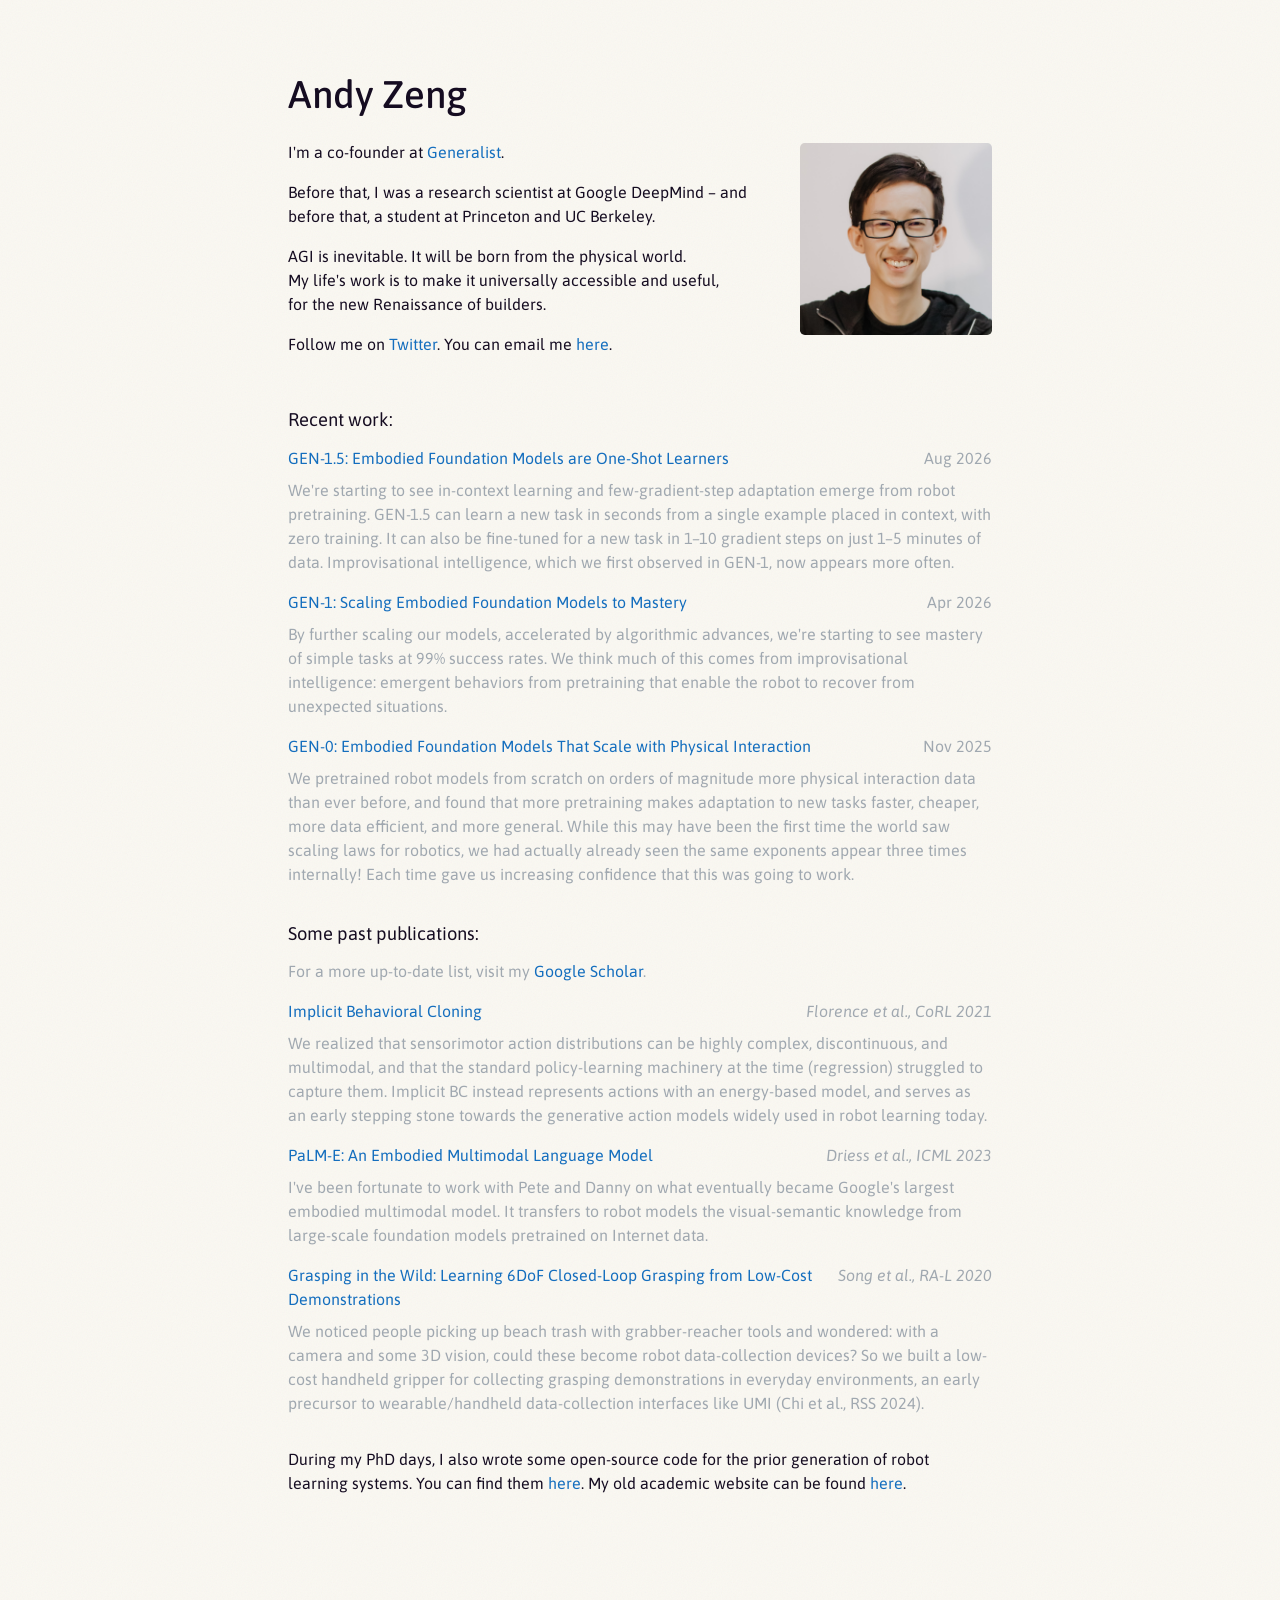
==== commit e3229b5e: "update bio" ====
--- a/index.html
+++ b/index.html
@@ -13,7 +13,7 @@
     <!-- Title -->
     <title>Andy Zeng - Generalist</title>
     <meta charset="utf-8" />
-    <meta name="viewport" content="width=1000">
+    <meta name="viewport" content="width=device-width, initial-scale=1">
 
     <!-- Custom Style -->
     <link rel="stylesheet" href="main.css">
@@ -29,12 +29,17 @@
     <div id="main">
       <div id="intro">
         <div id="intro-text">
+          <h1>Andy Zeng</h1>
           <p>
-            Hi, I'm <b>Andy Zeng</b>. I&rsquo;m a co-founder of <a href="https://generalistai.com/">Generalist</a>.
+            I'm a co-founder at <a href="https://generalistai.com/">Generalist</a>.
           </p>  
           <p>Before that, I was a research scientist at Google DeepMind &ndash; and before that, a student at Princeton and UC Berkeley.
           </p>
-          <p>AGI is inevitable. It will be born from the physical world. <br>My life&rsquo;s work is to make it universally accessible and useful, <br>for the new Renaissance of builders.</p>
+          <p class="mission">
+            <span>AGI is inevitable. It will be born from the physical world.</span>
+            <span>My life's work is to make it universally accessible and useful,</span>
+            <span>for the new Renaissance of builders.</span>
+          </p>
           <p>
             Follow me on <a href="https://twitter.com/andyzengineer">Twitter</a>. You can email me <a href="mailto:andyzeng@generalistai.com">here</a>.
           </p>
@@ -48,15 +53,15 @@
         <h2>Recent work:</h2>
         <div class="publication">
           <h3><a href="https://generalistai.com/blog/gen-1.5">GEN-1.5: Embodied Foundation Models are One-Shot Learners</a><span class="pub-meta">Aug 2026</span></h3>
-          <p>We&rsquo;re starting to see in-context learning and few-gradient-step adaptation emerge from robot pretraining. GEN-1.5 can learn a new task in seconds from a single example placed in context, with zero training. It can also be fine-tuned for a new task in 1–10 gradient steps on just 1–5 minutes of data. Improvisational intelligence, which we first observed in GEN-1, now appears more often.</p>
+          <p>We're starting to see in-context learning and few-gradient-step adaptation emerge from robot pretraining. GEN-1.5 can learn a new task in seconds from a single example placed in context, with zero training. It can also be fine-tuned for a new task in 1–10 gradient steps on just 1–5 minutes of data. Improvisational intelligence, which we first observed in GEN-1, now appears more often.</p>
         </div>
         <div class="publication">
           <h3><a href="https://generalistai.com/blog/gen-1">GEN-1: Scaling Embodied Foundation Models to Mastery</a><span class="pub-meta">Apr 2026</span></h3>
-          <p>By further scaling our models, accelerated by algorithmic advances, we&rsquo;re starting to see mastery of simple tasks at 99% success rates. We think much of this comes from improvisational intelligence: emergent behaviors from pretraining that enable the robot to recover from unexpected situations.</p>
+          <p>By further scaling our models, accelerated by algorithmic advances, we're starting to see mastery of simple tasks at 99% success rates. We think much of this comes from improvisational intelligence: emergent behaviors from pretraining that enable the robot to recover from unexpected situations.</p>
         </div>
         <div class="publication">
           <h3><a href="https://generalistai.com/blog/gen-0">GEN-0: Embodied Foundation Models That Scale with Physical Interaction</a><span class="pub-meta">Nov 2025</span></h3>
-          <p>We pretrained robot models from scratch on orders of magnitude more physical interaction data than ever before, and found that more pretraining makes adaptation to new tasks faster, cheaper, more data efficient, and more general. While this may have been the first time the world saw scaling laws for robotics, we had actually already seen the same exponents appear several times internally! First at 200 hours of data, again at 4,000, and again at 50,000, each time giving us more confidence that this was going to work.</p>
+          <p>We pretrained robot models from scratch on orders of magnitude more physical interaction data than ever before, and found that more pretraining makes adaptation to new tasks faster, cheaper, more data efficient, and more general. While this may have been the first time the world saw scaling laws for robotics, we had actually already seen the same exponents appear three times internally! Each time gave us increasing confidence that this was going to work.</p>
         </div>
       </div>
 
@@ -67,11 +72,11 @@
         </p>
         <div class="publication">
           <h3><a href="https://implicitbc.github.io/">Implicit Behavioral Cloning</a><span class="pub-meta"><i>Florence et al., CoRL 2021</i></span></h3>
-          <p>We realized that sensorimotor action distributions can be highly complex, discontinuous, and multimodal, and that the standard policy-learning machinery at the time (regression) struggled to capture them. Implicit BC instead represents actions with an energy-based model, and serves as an early stepping stone toward the generative action models widely used in robot learning today.</p>
+          <p>We realized that sensorimotor action distributions can be highly complex, discontinuous, and multimodal, and that the standard policy-learning machinery at the time (regression) struggled to capture them. Implicit BC instead represents actions with an energy-based model, and serves as an early stepping stone towards the generative action models widely used in robot learning today.</p>
         </div>
         <div class="publication">
           <h3><a href="https://palm-e.github.io/">PaLM-E: An Embodied Multimodal Language Model</a><span class="pub-meta"><i>Driess et al., ICML 2023</i></span></h3>
-          <p>I&rsquo;ve been fortunate to work with Pete and Danny on what eventually became Google&rsquo;s largest embodied multimodal model. It transfers to robot models the visual-semantic knowledge from large-scale foundation models pretrained on Internet data.</p>
+          <p>I've been fortunate to work with Pete and Danny on what eventually became Google's largest embodied multimodal model. It transfers to robot models the visual-semantic knowledge from large-scale foundation models pretrained on Internet data.</p>
         </div>
         <div class="publication">
           <h3><a href="https://graspinwild.cs.columbia.edu/">Grasping in the Wild: Learning 6DoF Closed-Loop Grasping from Low-Cost Demonstrations</a><span class="pub-meta"><i>Song et al., RA-L 2020</i></span></h3>
--- a/main.css
+++ b/main.css
@@ -40,12 +40,12 @@
 }
 
 #main {
-  width: 44em;
+  max-width: 44em;
   margin: 0px auto;
   position: relative;
   min-height: 100vh;
-  padding-bottom: 6em;
-  box-sizing: border-box;
+  padding: 0 1.25em 6em;
+  box-sizing: content-box;
 }
 
 a {
@@ -79,17 +79,35 @@
 /* Profile image and description. */
 
 #intro {
-  padding-top: 10em;
+  padding-top: 3em;
   display: flex;
 }
 
 #intro-text {
   width: 30em;
   float: left;
+  /* Lets .mission scale its font to the width of this column. */
+  container-type: inline-size;
+}
+
+/* The mission statement must always render as exactly 3 lines, one per
+   span. The widest line is ~26.5em, so when the text column is narrower
+   than that, scale the font down instead of letting lines rewrap
+   (100cqw / 26.5em-per-em ~= 3.7cqw). */
+.mission span {
+  display: block;
+  white-space: nowrap;
+}
+
+.mission {
+  font-size: min(1em, 3.7cqw);
+  line-height: 1.5;
 }
 
 #intro-image {
-  margin: 0.2em 0 0 2em;
+  /* Top margin clears the h1 (2.4em font x 2.4 line-height) so the
+     photo aligns with the first paragraph. */
+  margin: 5.95em 0 0 2em;
   width: 12em;
   height: 12em;
   float: left;
@@ -164,3 +182,46 @@
   margin-bottom: 0;
   color: #a0a8b0;
 }
+
+/**************************************************/
+/* Mobile layout. The breakpoint is where the side-by-side intro would
+   squeeze the text column below the 30em it needs to keep the mission
+   statement's 3 lines intact: 30em text + 2em gap + 12em image + 2.5em
+   page padding = 46.5em ~= 745px. */
+
+@media (max-width: 760px) {
+  #intro {
+    padding-top: 3em;
+    flex-direction: column-reverse;
+  }
+
+  #intro-text {
+    width: auto;
+  }
+
+  #intro-image {
+    margin: 0 0 1.5em 0;
+  }
+
+  /* Stack dates and citations below their titles. */
+  h3 {
+    display: block;
+  }
+
+  .pub-meta {
+    display: block;
+    padding-left: 0;
+    text-align: left;
+    white-space: normal;
+  }
+
+  .list-item {
+    display: block;
+  }
+
+  .list-item p.date {
+    display: block;
+    padding-left: 0;
+    text-align: left;
+  }
+}
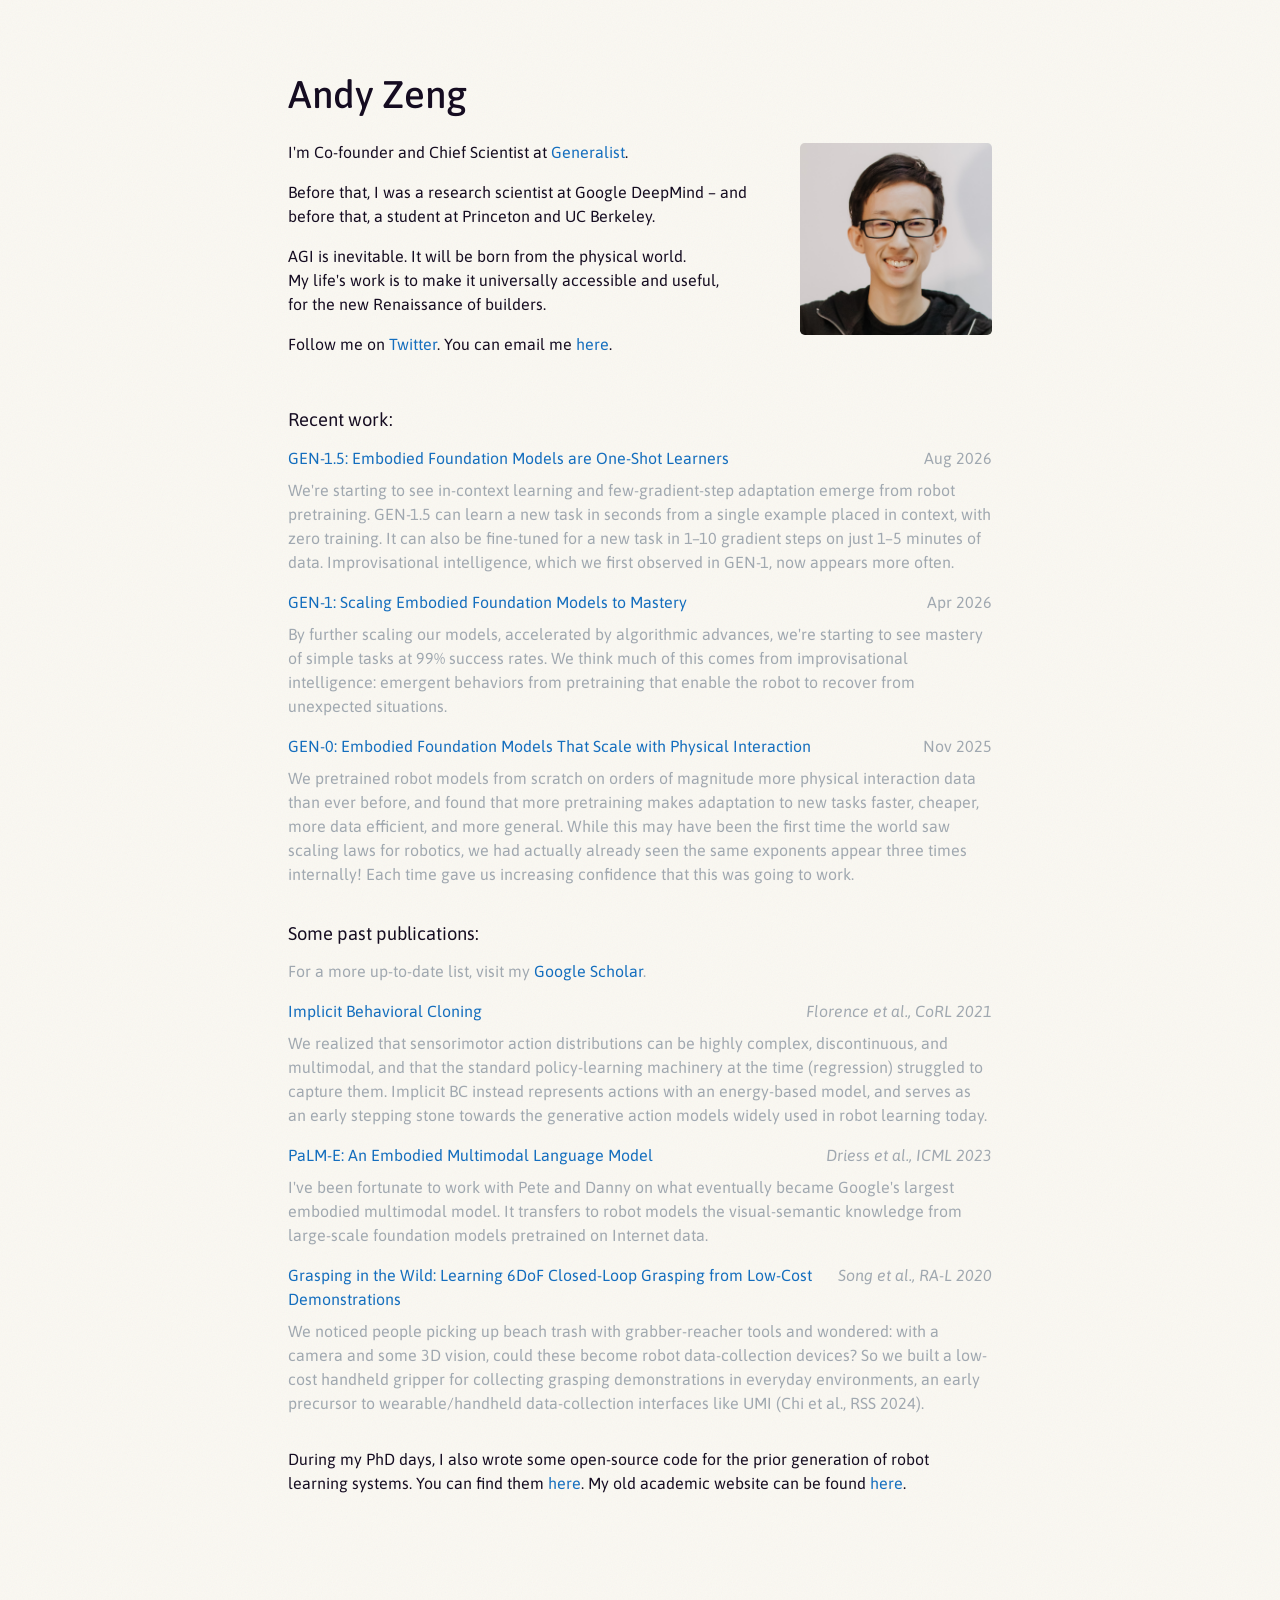
==== commit 7dc20430: "update bio" ====
--- a/index.html
+++ b/index.html
@@ -31,7 +31,7 @@
         <div id="intro-text">
           <h1>Andy Zeng</h1>
           <p>
-            I'm a co-founder at <a href="https://generalistai.com/">Generalist</a>.
+            I'm Co-founder and Chief Scientist at <a href="https://generalistai.com/">Generalist</a>.
           </p>  
           <p>Before that, I was a research scientist at Google DeepMind &ndash; and before that, a student at Princeton and UC Berkeley.
           </p>
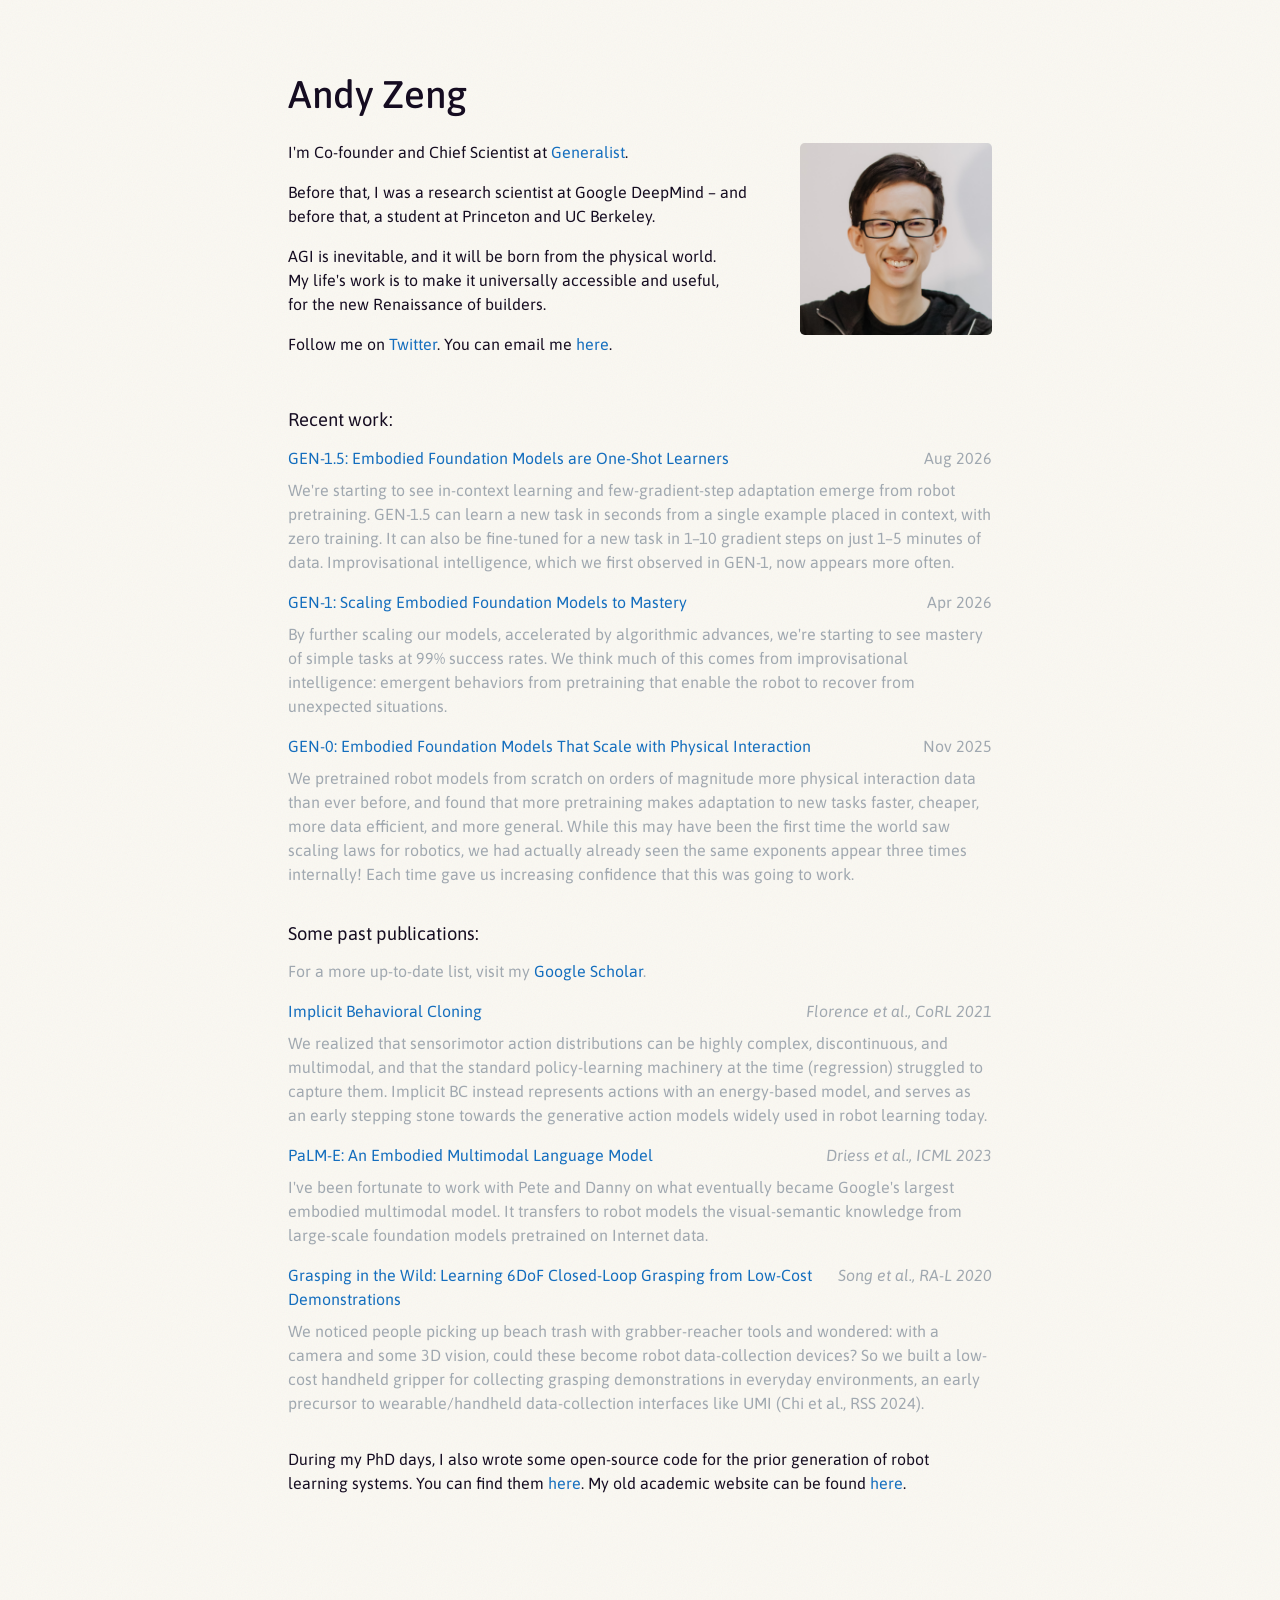
==== commit f1e68bd6: "minor text edits" ====
--- a/index.html
+++ b/index.html
@@ -36,7 +36,7 @@
           <p>Before that, I was a research scientist at Google DeepMind &ndash; and before that, a student at Princeton and UC Berkeley.
           </p>
           <p class="mission">
-            <span>AGI is inevitable. It will be born from the physical world.</span>
+            <span>AGI is inevitable, and it will be born from the physical world.</span>
             <span>My life's work is to make it universally accessible and useful,</span>
             <span>for the new Renaissance of builders.</span>
           </p>
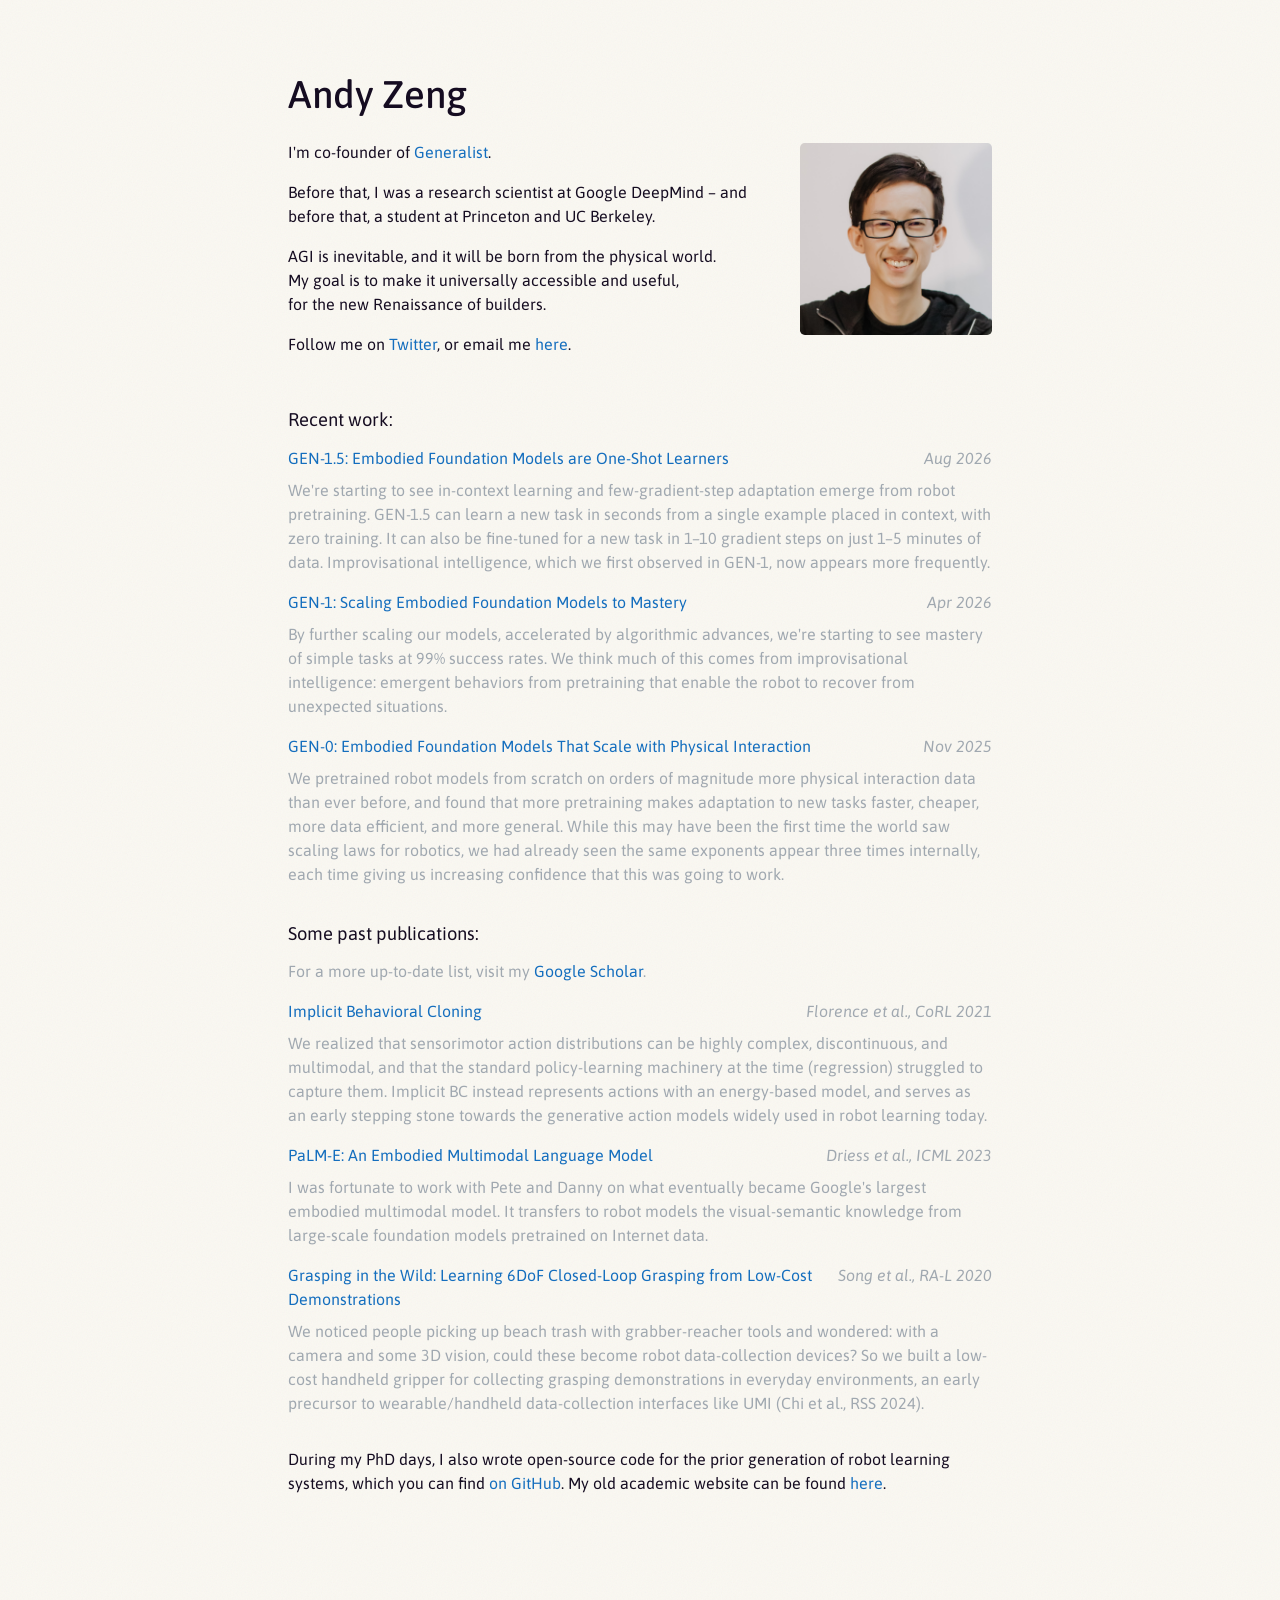
==== commit 252cdb58: "minor text updates" ====
--- a/index.html
+++ b/index.html
@@ -31,17 +31,17 @@
         <div id="intro-text">
           <h1>Andy Zeng</h1>
           <p>
-            I'm Co-founder and Chief Scientist at <a href="https://generalistai.com/">Generalist</a>.
+            I'm co-founder of <a href="https://generalistai.com/">Generalist</a>.
           </p>  
           <p>Before that, I was a research scientist at Google DeepMind &ndash; and before that, a student at Princeton and UC Berkeley.
           </p>
           <p class="mission">
             <span>AGI is inevitable, and it will be born from the physical world.</span>
-            <span>My life's work is to make it universally accessible and useful,</span>
+            <span>My goal is to make it universally accessible and useful,</span>
             <span>for the new Renaissance of builders.</span>
           </p>
           <p>
-            Follow me on <a href="https://twitter.com/andyzengineer">Twitter</a>. You can email me <a href="mailto:andyzeng@generalistai.com">here</a>.
+            Follow me on <a href="https://twitter.com/andyzengineer">Twitter</a>, or email me <a href="mailto:andyzeng@generalistai.com">here</a>.
           </p>
         </div>
         <div id="intro-image">
@@ -52,16 +52,16 @@
       <div class="section">
         <h2>Recent work:</h2>
         <div class="publication">
-          <h3><a href="https://generalistai.com/blog/gen-1.5">GEN-1.5: Embodied Foundation Models are One-Shot Learners</a><span class="pub-meta">Aug 2026</span></h3>
-          <p>We're starting to see in-context learning and few-gradient-step adaptation emerge from robot pretraining. GEN-1.5 can learn a new task in seconds from a single example placed in context, with zero training. It can also be fine-tuned for a new task in 1–10 gradient steps on just 1–5 minutes of data. Improvisational intelligence, which we first observed in GEN-1, now appears more often.</p>
+          <h3><a href="https://generalistai.com/blog/gen-1.5">GEN-1.5: Embodied Foundation Models are One-Shot Learners</a><span class="pub-meta"><i>Aug 2026</i></span></h3>
+          <p>We're starting to see in-context learning and few-gradient-step adaptation emerge from robot pretraining. GEN-1.5 can learn a new task in seconds from a single example placed in context, with zero training. It can also be fine-tuned for a new task in 1–10 gradient steps on just 1–5 minutes of data. Improvisational intelligence, which we first observed in GEN-1, now appears more frequently.</p>
         </div>
         <div class="publication">
-          <h3><a href="https://generalistai.com/blog/gen-1">GEN-1: Scaling Embodied Foundation Models to Mastery</a><span class="pub-meta">Apr 2026</span></h3>
+          <h3><a href="https://generalistai.com/blog/gen-1">GEN-1: Scaling Embodied Foundation Models to Mastery</a><span class="pub-meta"><i>Apr 2026</i></span></h3>
           <p>By further scaling our models, accelerated by algorithmic advances, we're starting to see mastery of simple tasks at 99% success rates. We think much of this comes from improvisational intelligence: emergent behaviors from pretraining that enable the robot to recover from unexpected situations.</p>
         </div>
         <div class="publication">
-          <h3><a href="https://generalistai.com/blog/gen-0">GEN-0: Embodied Foundation Models That Scale with Physical Interaction</a><span class="pub-meta">Nov 2025</span></h3>
-          <p>We pretrained robot models from scratch on orders of magnitude more physical interaction data than ever before, and found that more pretraining makes adaptation to new tasks faster, cheaper, more data efficient, and more general. While this may have been the first time the world saw scaling laws for robotics, we had actually already seen the same exponents appear three times internally! Each time gave us increasing confidence that this was going to work.</p>
+          <h3><a href="https://generalistai.com/blog/gen-0">GEN-0: Embodied Foundation Models That Scale with Physical Interaction</a><span class="pub-meta"><i>Nov 2025</i></span></h3>
+          <p>We pretrained robot models from scratch on orders of magnitude more physical interaction data than ever before, and found that more pretraining makes adaptation to new tasks faster, cheaper, more data efficient, and more general. While this may have been the first time the world saw scaling laws for robotics, we had already seen the same exponents appear three times internally, each time giving us increasing confidence that this was going to work.</p>
         </div>
       </div>
 
@@ -76,7 +76,7 @@
         </div>
         <div class="publication">
           <h3><a href="https://palm-e.github.io/">PaLM-E: An Embodied Multimodal Language Model</a><span class="pub-meta"><i>Driess et al., ICML 2023</i></span></h3>
-          <p>I've been fortunate to work with Pete and Danny on what eventually became Google's largest embodied multimodal model. It transfers to robot models the visual-semantic knowledge from large-scale foundation models pretrained on Internet data.</p>
+          <p>I was fortunate to work with Pete and Danny on what eventually became Google's largest embodied multimodal model. It transfers to robot models the visual-semantic knowledge from large-scale foundation models pretrained on Internet data.</p>
         </div>
         <div class="publication">
           <h3><a href="https://graspinwild.cs.columbia.edu/">Grasping in the Wild: Learning 6DoF Closed-Loop Grasping from Low-Cost Demonstrations</a><span class="pub-meta"><i>Song et al., RA-L 2020</i></span></h3>
@@ -86,7 +86,7 @@
 
       <div class="section">
         <p>
-          During my PhD days, I also wrote some open-source code for the prior generation of robot learning systems. You can find them <a href="https://github.com/andyzeng">here</a>. My old academic website can be found <a href="old/index.html">here</a>.
+          During my PhD days, I also wrote open-source code for the prior generation of robot learning systems, which you can find <a href="https://github.com/andyzeng">on GitHub</a>. My old academic website can be found <a href="old/index.html">here</a>.
         </p>
       </div>
 
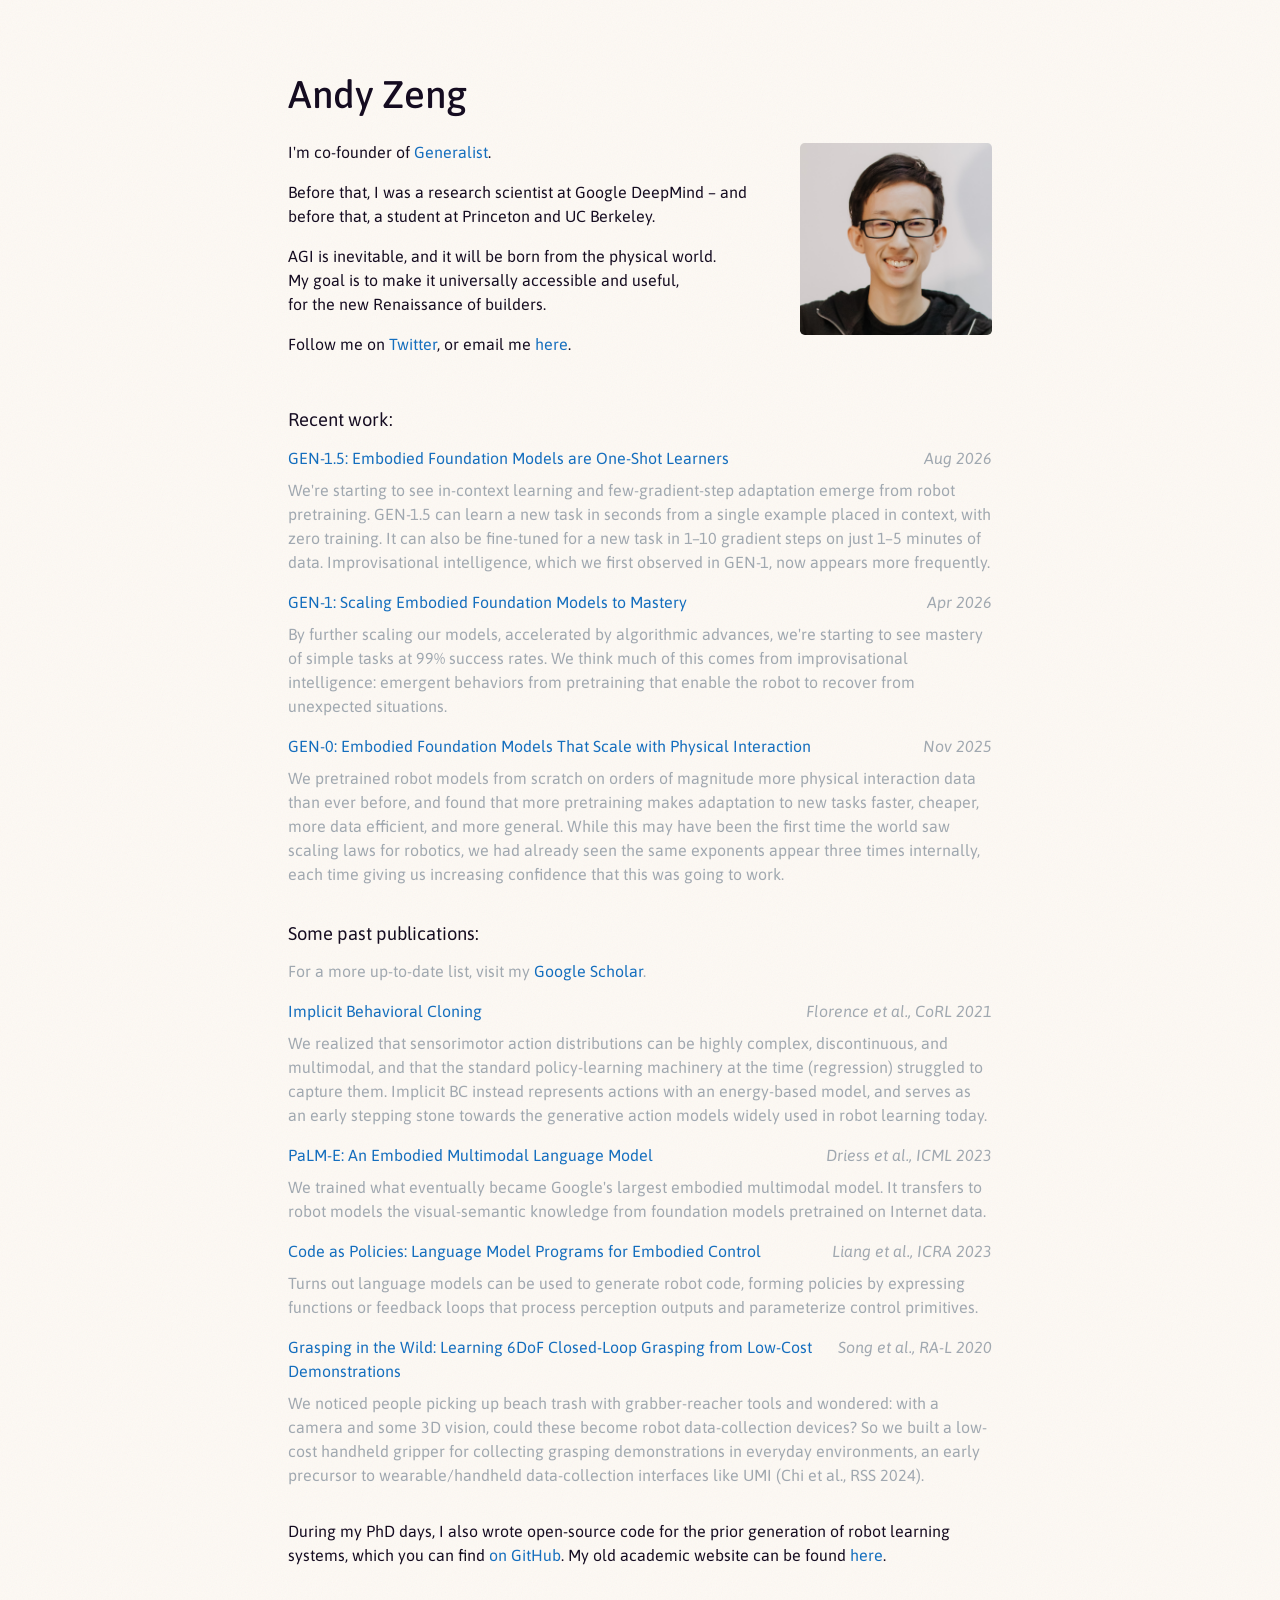
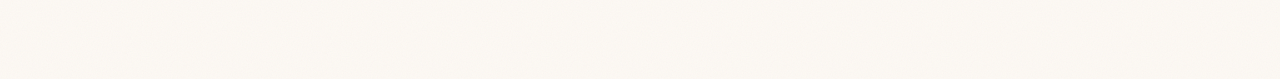
==== commit 485ecf50: "minor text updates" ====
--- a/index.html
+++ b/index.html
@@ -76,7 +76,11 @@
         </div>
         <div class="publication">
           <h3><a href="https://palm-e.github.io/">PaLM-E: An Embodied Multimodal Language Model</a><span class="pub-meta"><i>Driess et al., ICML 2023</i></span></h3>
-          <p>I was fortunate to work with Pete and Danny on what eventually became Google's largest embodied multimodal model. It transfers to robot models the visual-semantic knowledge from large-scale foundation models pretrained on Internet data.</p>
+          <p>We trained what eventually became Google's largest embodied multimodal model. It transfers to robot models the visual-semantic knowledge from foundation models pretrained on Internet data.</p>
+        </div>
+        <div class="publication">
+          <h3><a href="https://code-as-policies.github.io/">Code as Policies: Language Model Programs for Embodied Control</a><span class="pub-meta"><i>Liang et al., ICRA 2023</i></span></h3>
+          <p>Turns out language models can be used to generate robot code, forming policies by expressing functions or feedback loops that process perception outputs and parameterize control primitives.</p>
         </div>
         <div class="publication">
           <h3><a href="https://graspinwild.cs.columbia.edu/">Grasping in the Wild: Learning 6DoF Closed-Loop Grasping from Low-Cost Demonstrations</a><span class="pub-meta"><i>Song et al., RA-L 2020</i></span></h3>
--- a/main.css
+++ b/main.css
@@ -35,7 +35,7 @@
   line-height: 1.5em;
   color: #150c21;
   /* Light paper texture: warm off-white base with subtle SVG grain. */
-  background-color: #faf8f2;
+  background-color: #fdf9f4;
   background-image: url("data:image/svg+xml,%3Csvg xmlns='http://www.w3.org/2000/svg' width='200' height='200'%3E%3Cfilter id='n'%3E%3CfeTurbulence type='fractalNoise' baseFrequency='0.8' numOctaves='4' stitchTiles='stitch'/%3E%3C/filter%3E%3Crect width='100%25' height='100%25' filter='url(%23n)' opacity='0.05'/%3E%3C/svg%3E");
 }
 
